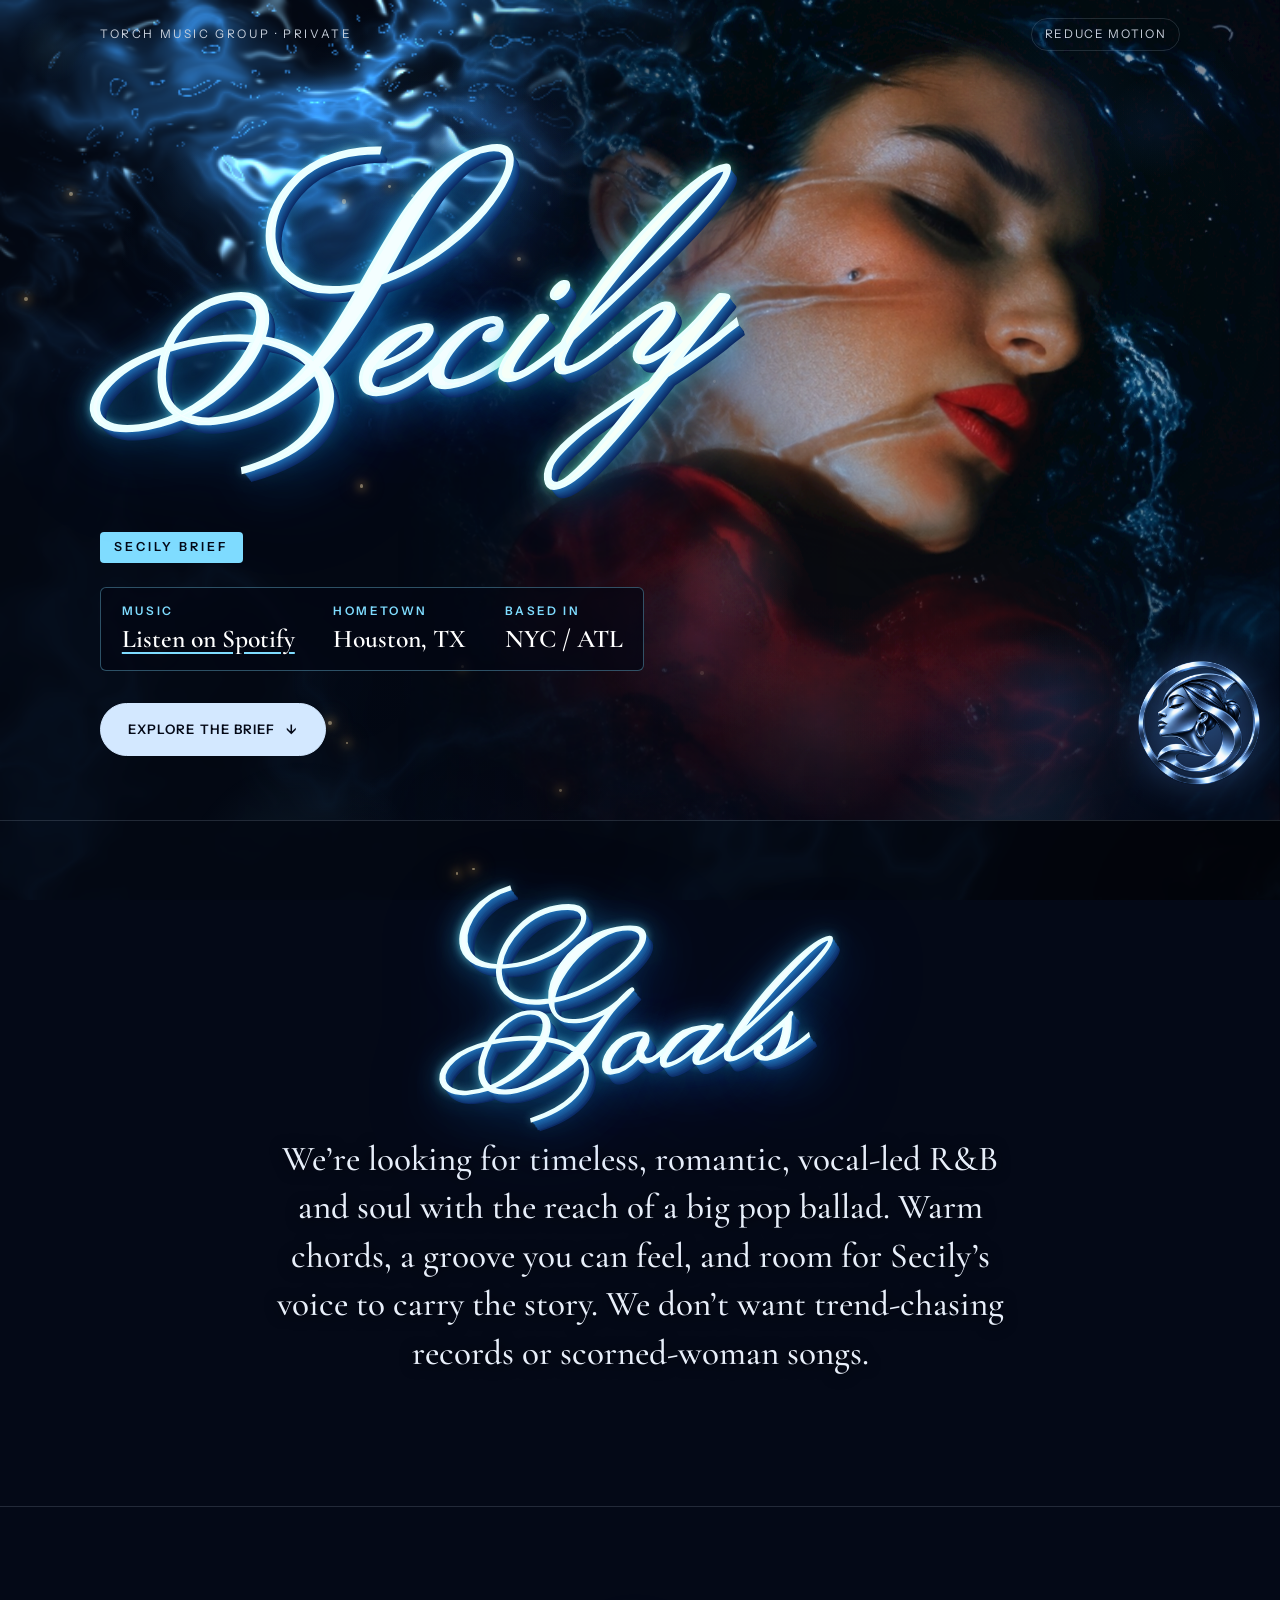
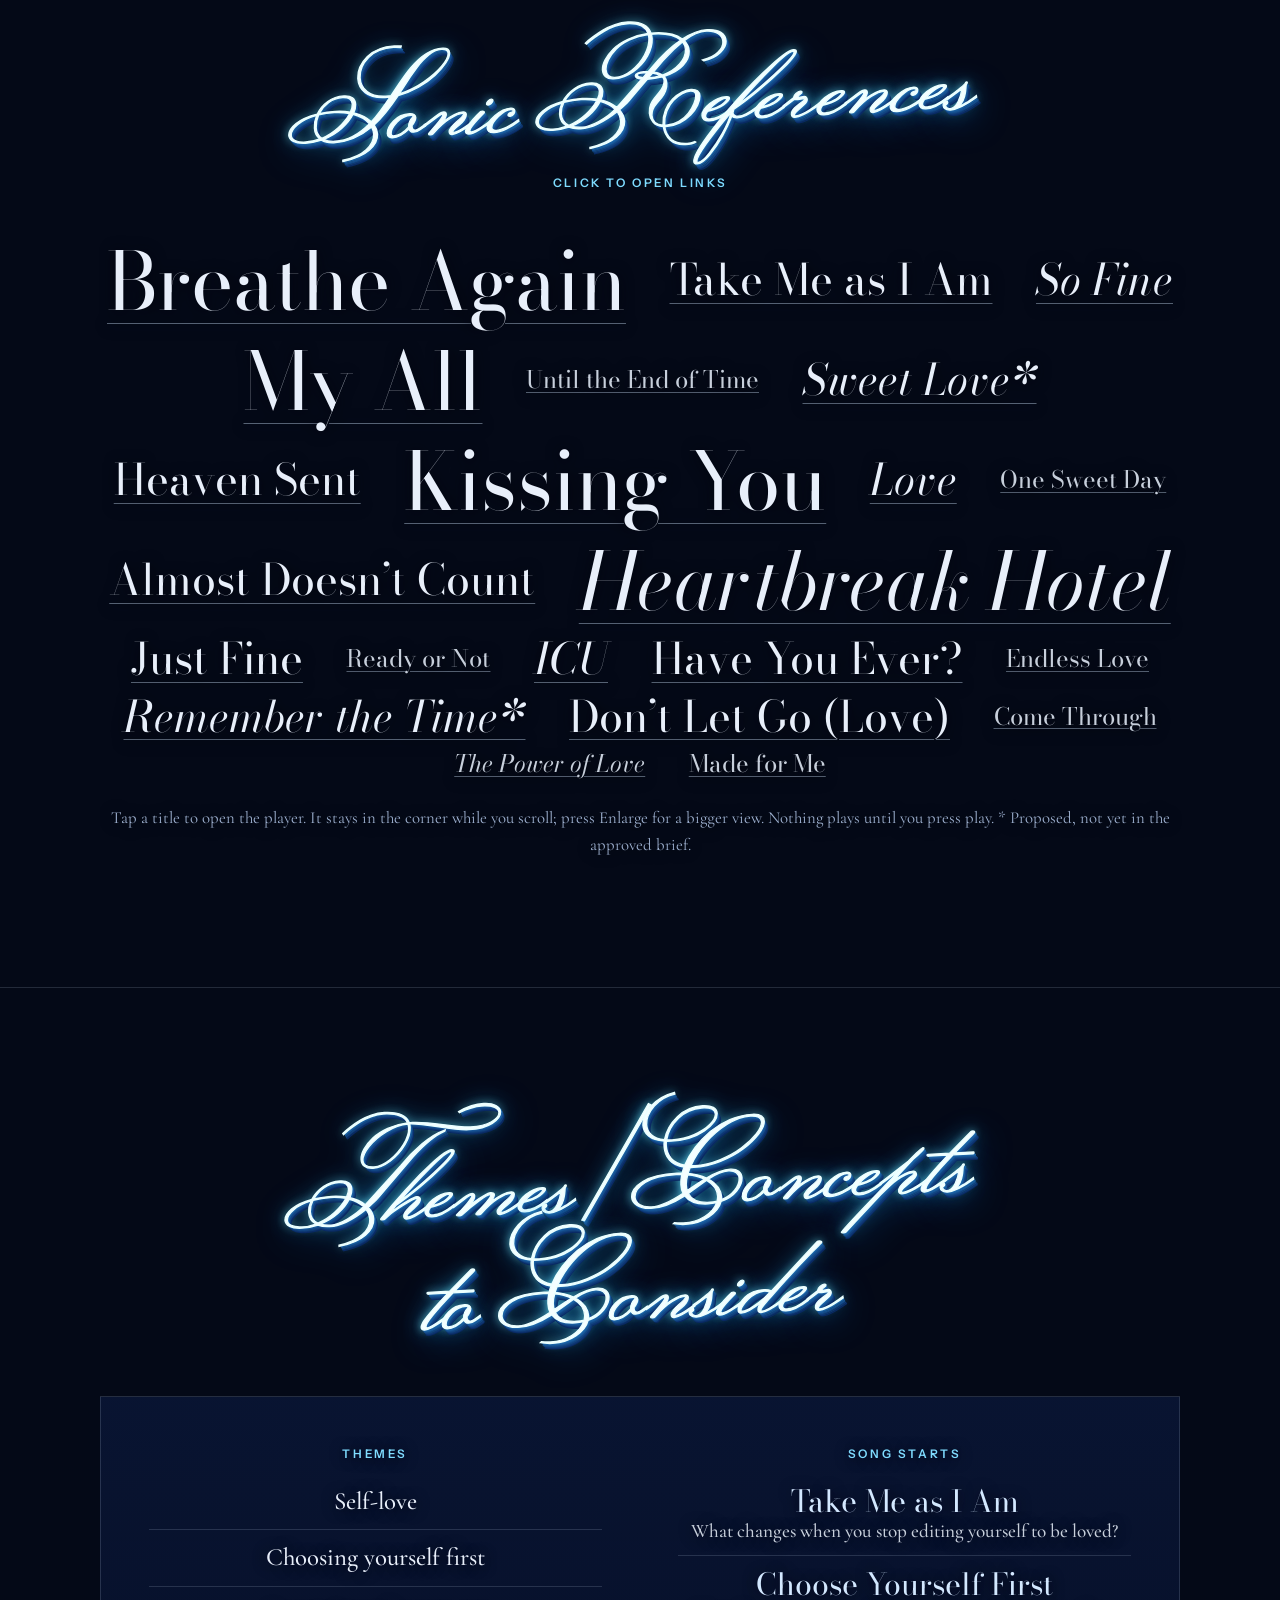
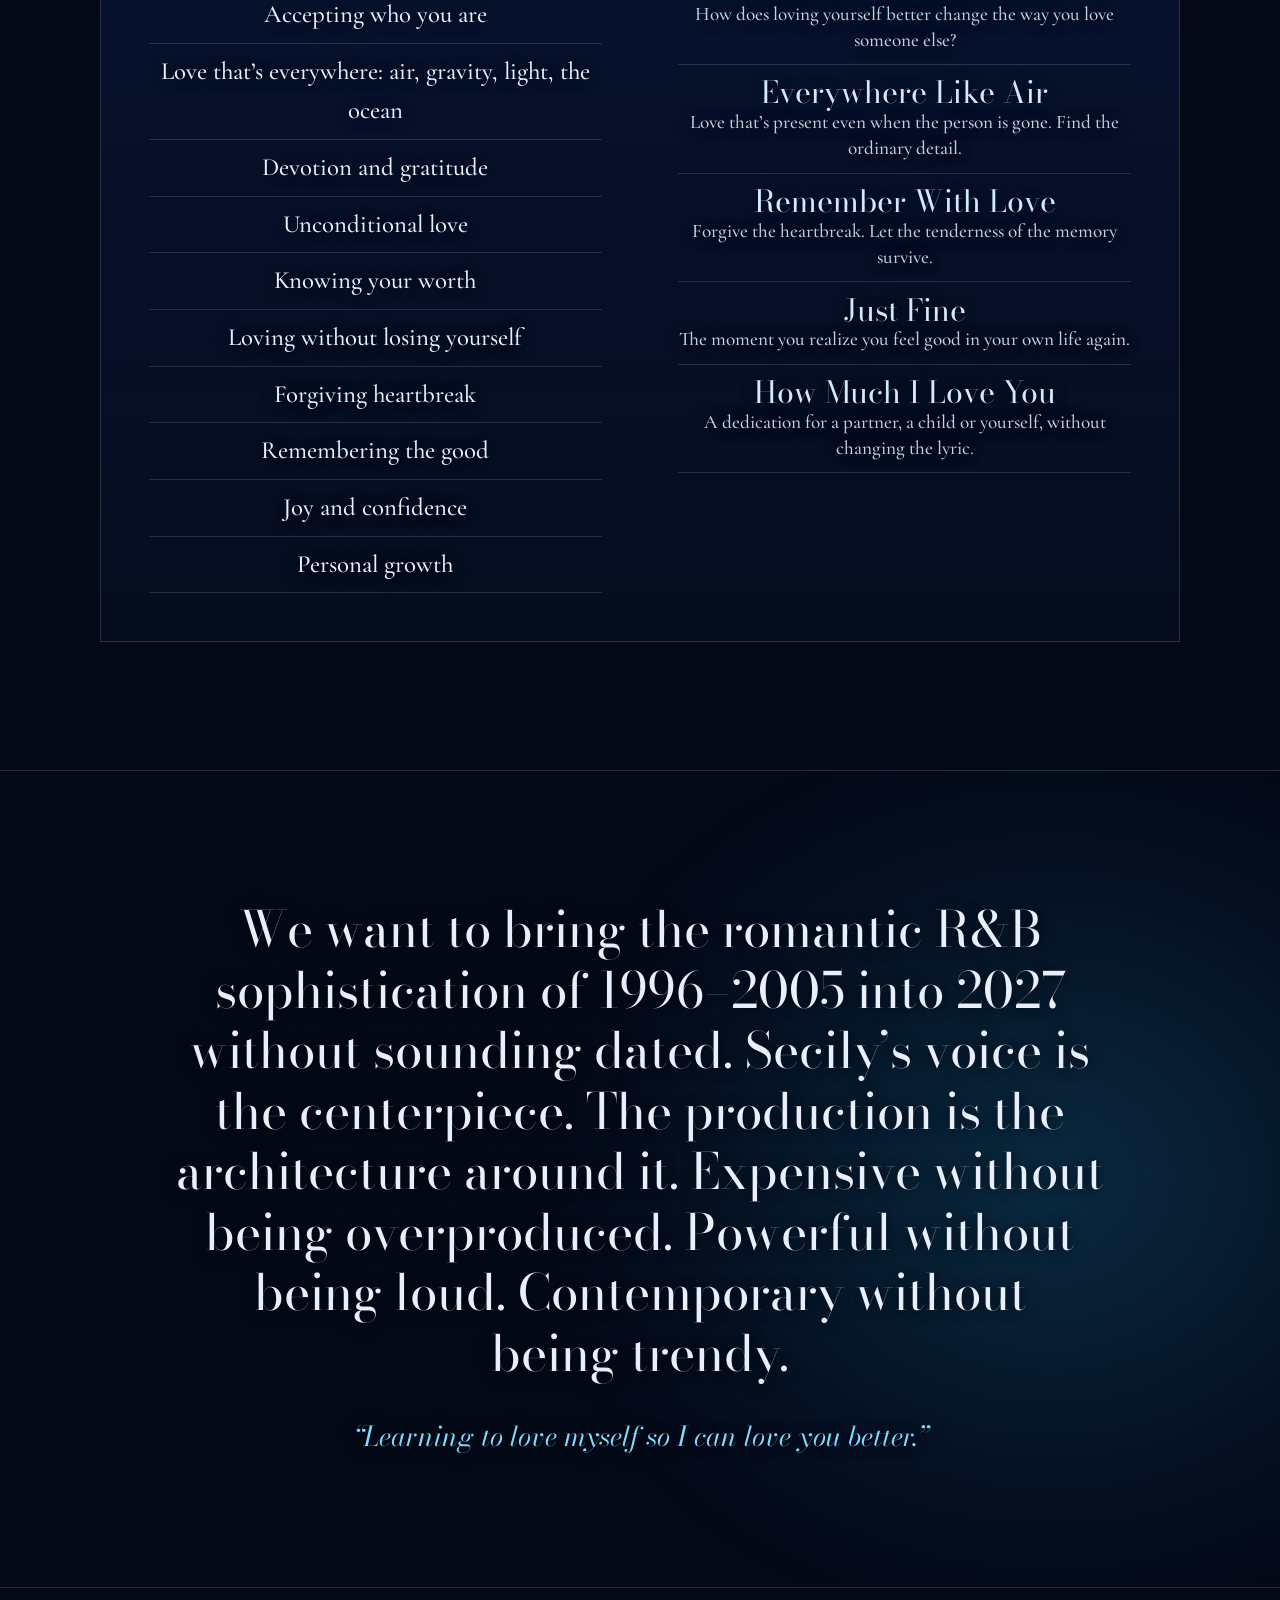
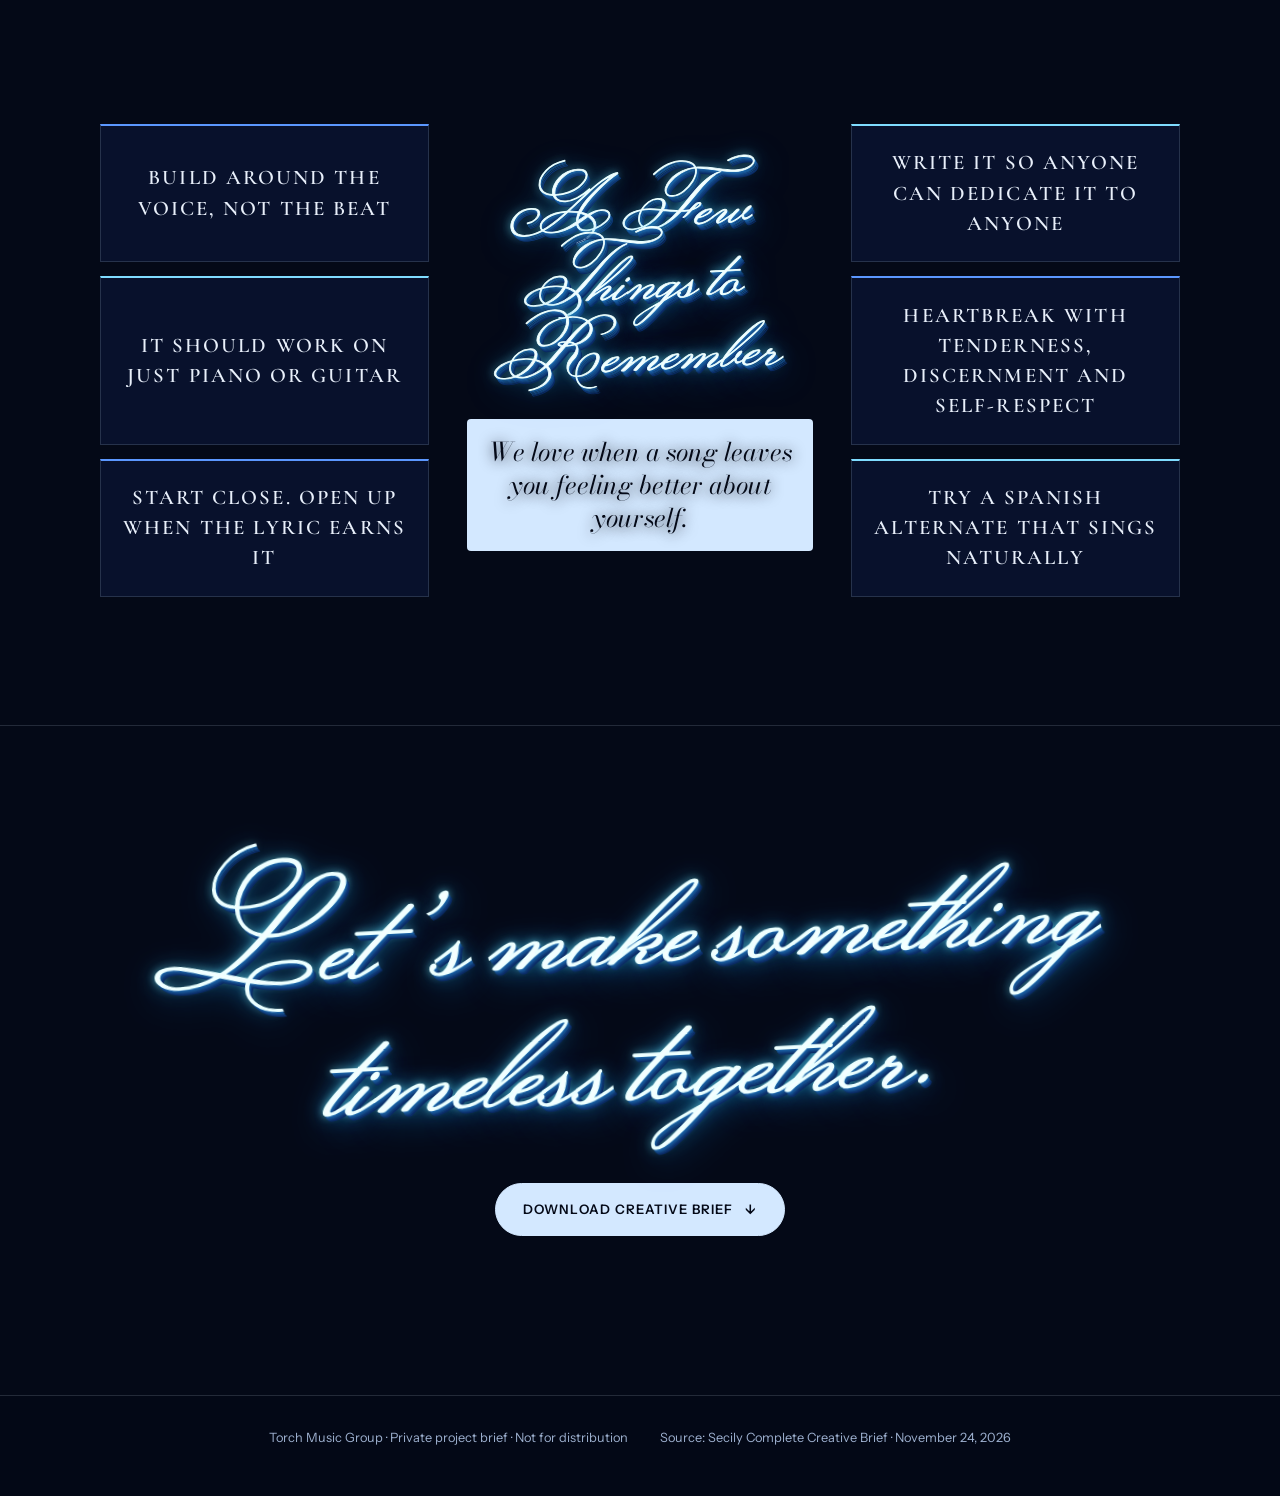
==== secily-brief/index.html @ 14f1bfa6 "Secily brief: phone cover layout, name below the photo Co-Authored-By: Claude Fable 5.2 <noreply@ant" ====
<!doctype html><html lang="en"><head><meta charset="utf-8"><meta name="viewport" content="width=device-width,initial-scale=1,viewport-fit=cover"><meta name="robots" content="noindex,nofollow"><style>body{margin:0}img{max-width:100%}[hidden]{display:none!important}</style></head><body>
<title>Secily Brief</title>
<meta name="claude:viewport-fit-sides" content="cover">
<link rel="stylesheet" href="https://fonts.googleapis.com/css2?family=Monsieur+La+Doulaise&family=Cormorant+Garamond:ital,wght@0,500;0,600;1,500&family=Bodoni+Moda:ital,opsz,wght@0,6..96,400..600;1,6..96,400..600&family=Instrument+Sans:wght@400..600&display=swap">
<style>
/* Layout: a project brief in seven beats, one idea per screen, on a dark stage lit from beneath. */
:root{
  color-scheme:dark;
  --abyss:#040917; --midnight:#08122b; --deep:#0e1d48; --cobalt:#2a55dc; --electric:#5b97ff;
  --glow:#7fdcff; --ice:#d3e8ff; --silver:#c7cfdb; --text:#e8effa; --muted:#9db0cf;
  --line:rgba(211,232,255,.15); --veil:rgba(4,9,23,.84);
  --serif:"Bodoni Moda","Bodoni 72","Didot","Playfair Display",Georgia,serif;
  --sans:"Instrument Sans","Helvetica Neue",Helvetica,Arial,sans-serif;
  --wrap:1120px;
}
*{box-sizing:border-box}
html{scroll-behavior:smooth}
html.still{scroll-behavior:auto}
body{background:var(--abyss);color:var(--text);font-family:var(--sans);font-size:1rem;line-height:1.6;-webkit-font-smoothing:antialiased}
a{color:var(--ice)}
:focus-visible{outline:2px solid var(--glow);outline-offset:4px;border-radius:2px}
button{font:inherit;color:inherit;background:none;border:0;cursor:pointer}
h1,h2,h3,p,ul,ol,figure{margin:0}
ul,ol{padding:0;list-style:none}
.wrap{max-width:var(--wrap);margin-inline:auto;padding-left:max(20px,env(safe-area-inset-left,0px));padding-right:max(20px,env(safe-area-inset-right,0px))}
.skip{position:absolute;left:-999px}
.skip:focus{left:16px;top:calc(env(safe-area-inset-top,0px) + 12px);z-index:20;background:var(--deep);padding:.5rem .9rem}
.vh{position:absolute;width:1px;height:1px;overflow:hidden;clip-path:inset(50%);white-space:nowrap}

.top{position:absolute;inset:0 0 auto;z-index:5}
.top .wrap{display:flex;gap:1rem 1.5rem;align-items:center;justify-content:space-between;flex-wrap:wrap;padding-block:1.1rem}
.brand{font-size:.74rem;letter-spacing:.22em;text-transform:uppercase;color:var(--silver)}
.motion{font-size:.74rem;letter-spacing:.14em;text-transform:uppercase;color:var(--silver);border:1px solid var(--line);padding:.4rem .8rem;border-radius:99px}
.motion:hover{border-color:var(--glow);color:#fff}

/* cover */
.hero{position:relative;overflow:hidden;isolation:isolate}
.hero canvas{position:absolute;inset:0;width:100%;height:100%;z-index:1;mix-blend-mode:screen;pointer-events:none}
.portrait{position:absolute;inset:0 0 0 auto;width:min(56%,680px);z-index:0;--lx:52%;--ly:36%;transform:scale(1.3);transform-origin:100% 42%;
  -webkit-mask-image:linear-gradient(90deg,transparent 0,rgba(0,0,0,.35) 20%,rgba(0,0,0,.85) 40%,#000 54%);mask-image:linear-gradient(90deg,transparent 0,rgba(0,0,0,.35) 20%,rgba(0,0,0,.85) 40%,#000 54%)}
.portrait img{width:100%;height:100%;object-fit:cover;object-position:64% 30%;display:block;max-width:none}
.portrait .ripple{position:absolute;inset:0;filter:url(#ripple);will-change:filter;
  -webkit-mask-image:radial-gradient(ellipse 27% 27% at 56% 39%,transparent 55%,#000 100%);mask-image:radial-gradient(ellipse 27% 27% at 56% 39%,transparent 55%,#000 100%)}
html.still .portrait .ripple{display:none}
.portrait::after{content:"";position:absolute;inset:0;background:
  linear-gradient(0deg,var(--abyss) 2%,rgba(4,9,23,0) 34%),
  radial-gradient(circle at var(--lx) var(--ly),rgba(4,9,23,0) 0%,rgba(4,9,23,.1) 22%,var(--veil) 68%)}
.hero-in{position:relative;z-index:2;min-height:min(100svh,820px);display:flex;flex-direction:column;justify-content:flex-end;gap:1.2rem;padding-block:7.5rem 4rem}
.hero .name{font-family:"Monsieur La Doulaise","Snell Roundhand","Apple Chancery",cursive;font-weight:400;font-size:clamp(6.5rem,25vw,19rem);line-height:.9;
  padding:.12em .3em .16em .08em;margin:0 0 -.06em -.06em;transform:rotate(-7deg);transform-origin:left bottom;white-space:nowrap;
  color:#f4feff;-webkit-text-stroke:.012em #eaffff;
  text-shadow:0.6px 1px 0 rgb(32,113,182),1.2px 2px 0 rgb(30,106,174),1.8px 3px 0 rgb(28,99,166),2.4px 4px 0 rgb(26,92,158),3.0px 5px 0 rgb(24,85,150),3.6px 6px 0 rgb(22,78,142),4.2px 7px 0 rgb(20,71,134),4.8px 8px 0 rgb(18,64,126),5.4px 9px 0 rgb(16,57,118),6.0px 10px 0 rgb(14,50,110),6.6px 11px 0 rgb(12,43,102),0 0 10px rgba(120,240,255,.95),0 0 26px rgba(40,190,255,.85),6px 14px 46px rgba(0,150,255,.75),10px 22px 90px rgba(0,110,255,.55)}
.hero .name .ily{color:#f6fff8;text-shadow:0.6px 1px 0 rgb(32,113,182),1.2px 2px 0 rgb(30,106,174),1.8px 3px 0 rgb(28,99,166),2.4px 4px 0 rgb(26,92,158),3.0px 5px 0 rgb(24,85,150),3.6px 6px 0 rgb(22,78,142),4.2px 7px 0 rgb(20,71,134),4.8px 8px 0 rgb(18,64,126),5.4px 9px 0 rgb(16,57,118),6.0px 10px 0 rgb(14,50,110),6.6px 11px 0 rgb(12,43,102),0 0 10px rgba(140,255,200,.95),0 0 26px rgba(60,235,190,.8),6px 14px 46px rgba(0,170,255,.75),10px 22px 90px rgba(0,110,255,.55)}
.hero .sub{font-family:var(--serif);font-style:italic;font-size:clamp(1.5rem,4.2vw,3rem);line-height:1.1;color:var(--ice)}
.pill{align-self:flex-start;font-size:.78rem;letter-spacing:.24em;text-transform:uppercase;font-weight:600;color:var(--abyss);background:var(--glow);padding:.35rem .9rem;border-radius:4px}
.cta{display:inline-flex;align-items:center;gap:.7rem;align-self:flex-start;margin-top:.6rem;padding:.95rem 1.7rem;border:1px solid var(--ice);border-radius:99px;
  text-decoration:none;color:var(--abyss);background:var(--ice);font-weight:600;letter-spacing:.08em;text-transform:uppercase;font-size:.82rem;transition:box-shadow .5s,background .3s}
.cta:hover,.cta:focus-visible{background:#fff;box-shadow:0 0 34px 2px rgba(127,220,255,.45)}
.emblem{position:absolute;right:max(20px,env(safe-area-inset-right,0px));bottom:2.2rem;z-index:3;display:flex;flex-direction:column;align-items:center;gap:.2rem}
.emblem svg{width:74px;height:92px;overflow:visible}
.ph-tag{font-size:.62rem;letter-spacing:.16em;text-transform:uppercase;color:var(--muted);border:1px dashed var(--line);padding:.18rem .5rem;border-radius:3px}
.s-trace{fill:none;stroke:var(--glow);stroke-width:.9;stroke-dasharray:60 340;animation:trace 9s linear infinite;filter:drop-shadow(0 0 4px var(--glow))}
@keyframes trace{to{stroke-dashoffset:-400}}

/* lagoon at night: warm firefly lights over deep blue water */
.fireflies{position:fixed;inset:0;pointer-events:none;z-index:0;overflow:hidden}
.fireflies i{position:absolute;width:var(--s);height:var(--s);border-radius:50%;background:#ffe2a8;box-shadow:0 0 8px 2px rgba(255,190,90,.7),0 0 22px 6px rgba(255,170,60,.22);opacity:.5;animation:fly var(--d) ease-in-out var(--k) infinite alternate}
@keyframes fly{0%{opacity:.12;transform:translate(0,0)}50%{opacity:.85}100%{opacity:.3;transform:translate(14px,-22px)}}
html.still .fireflies i{animation:none}
.statement .wrap{position:relative}


/* the whole cover is open water, drawn live: dark swells with wisps of light that fold and drift like the sea */
.water{position:fixed;inset:0;z-index:0;pointer-events:none;overflow:hidden}
.water canvas{position:absolute;inset:0;width:100%;height:100%;display:block}
/* the red rose in the picture sways on its own, stronger than the water around it */
.portrait .rose{position:absolute;inset:0;filter:url(#sway);will-change:filter,transform;animation:rose 7s ease-in-out infinite alternate;transform-origin:42% 74%;
  -webkit-mask-image:radial-gradient(ellipse 36% 27% at 42% 74%,#000 45%,transparent 100%);mask-image:radial-gradient(ellipse 36% 27% at 42% 74%,#000 45%,transparent 100%)}
@keyframes rose{from{transform:translate(-5px,3px) rotate(-1.6deg) scale(1)}to{transform:translate(6px,-5px) rotate(1.8deg) scale(1.035)}}
html.still .portrait .rose{display:none}

/* beats */
section{padding-block:clamp(4rem,10vw,8rem);position:relative;border-top:1px solid var(--line)}
main p,main li,main h3{text-shadow:0 1px 14px rgba(2,5,14,.9)}
footer{position:relative;background:rgba(4,9,23,.6)}
h2{font-family:"Monsieur La Doulaise","Snell Roundhand","Apple Chancery",cursive;font-weight:400;font-size:clamp(3.6rem,9.5vw,7rem);line-height:1;letter-spacing:0;text-wrap:balance;
  padding:.12em .2em .14em .06em;margin:-.1em 0 0 -.06em;transform:rotate(-3deg);transform-origin:left bottom;color:#f4feff;-webkit-text-stroke:.012em #eaffff;
  text-shadow:0.6px 1.0px 0 rgb(30,107,175),1.2px 2.0px 0 rgb(26,94,160),1.8px 3.0px 0 rgb(22,81,145),2.4px 4.0px 0 rgb(18,68,130),3.0px 5.0px 0 rgb(14,55,115),3.6px 6.0px 0 rgb(10,42,100),0 0 8px rgba(120,240,255,.95),0 0 20px rgba(40,190,255,.85),4px 9px 34px rgba(0,150,255,.7)}
.hint{font-size:.74rem;letter-spacing:.22em;text-transform:uppercase;color:var(--glow);font-weight:600}
.fine{color:var(--muted);font-size:.85rem;margin-top:1.6rem}

.goals .wrap{display:grid;grid-template-columns:1fr;gap:clamp(2rem,6vw,5rem);align-items:center}
.goals p{font-size:clamp(1.25rem,2.5vw,1.8rem);line-height:1.45;margin-top:1.6rem;max-width:44rem;text-wrap:pretty}
.goals figure{position:relative;margin-block:-3rem;margin-right:-2rem}
.goals figure img{width:100%;height:auto;display:block}
.goals h2{font-family:"Monsieur La Doulaise","Snell Roundhand","Apple Chancery",cursive;font-weight:400;text-transform:none;letter-spacing:0;font-size:clamp(5.5rem,15vw,11.5rem);line-height:.95;
  padding:.1em .3em .12em .1em;margin:-.2em 0 -.1em -.1em;transform:rotate(-6deg);transform-origin:left bottom;white-space:nowrap;color:#f4feff;-webkit-text-stroke:.012em #eaffff;text-shadow:0.6px 1px 0 rgb(32,113,182),1.2px 2px 0 rgb(30,106,174),1.8px 3px 0 rgb(28,99,166),2.4px 4px 0 rgb(26,92,158),3.0px 5px 0 rgb(24,85,150),3.6px 6px 0 rgb(22,78,142),4.2px 7px 0 rgb(20,71,134),4.8px 8px 0 rgb(18,64,126),5.4px 9px 0 rgb(16,57,118),6.0px 10px 0 rgb(14,50,110),6.6px 11px 0 rgb(12,43,102),0 0 10px rgba(120,240,255,.95),0 0 26px rgba(40,190,255,.85),6px 14px 46px rgba(0,150,255,.75),10px 22px 90px rgba(0,110,255,.55)}
.goals h2 img.moon-o{height:.5em;width:.5em;display:inline-block;vertical-align:-.02em;margin:0 .04em 0 .03em;filter:drop-shadow(0 0 18px rgba(70,150,255,.65)) drop-shadow(0 0 46px rgba(42,85,220,.5))}

.cloud-head{display:flex;justify-content:space-between;align-items:baseline;gap:1rem 2rem;flex-wrap:wrap}
.cloud{display:flex;flex-wrap:wrap;justify-content:center;align-items:center;gap:.5rem clamp(1.2rem,3.4vw,2.8rem);margin-top:2.6rem}
.cloud a{font-family:var(--serif);line-height:1.15;color:var(--text);text-decoration:underline;text-decoration-thickness:1px;text-underline-offset:.16em;text-decoration-color:rgba(211,232,255,.4);
  padding:.15em 0;transition:color .4s,text-shadow .9s,text-decoration-color .4s}
.cloud a:hover,.cloud a:focus-visible,.cloud a.lit{color:#fff;text-decoration-color:var(--glow);text-shadow:0 0 26px rgba(127,220,255,.75),0 0 60px rgba(42,85,220,.8)}
.cloud .t1{font-size:clamp(2.3rem,7vw,5rem)}
.cloud .t2{font-size:clamp(1.5rem,3.9vw,2.7rem)}
.cloud .t3{font-size:clamp(1.05rem,2.2vw,1.5rem);color:var(--silver)}
.cloud li:nth-child(3n) a{font-style:italic}
.cloud small{font-family:var(--sans);font-size:.72rem;letter-spacing:.06em;color:var(--muted);margin-left:.35em;font-style:normal}

.themes .sheet{margin-top:2.4rem;border:1px solid var(--line);background:linear-gradient(180deg,rgba(14,29,72,.55),rgba(8,18,43,.4));padding:clamp(1.4rem,4vw,3rem);display:grid;grid-template-columns:1fr 1fr;gap:2rem clamp(2rem,6vw,5rem)}
.themes h3{font-size:.74rem;letter-spacing:.22em;text-transform:uppercase;color:var(--glow);font-weight:600;margin-bottom:.6rem}
.themes .tl li{font-size:clamp(1.05rem,1.9vw,1.3rem);padding:.5rem 0;border-bottom:1px solid var(--line)}
.themes .cl li{padding:.65rem 0;border-bottom:1px solid var(--line)}
.themes .cl b{display:block;font-family:var(--serif);font-weight:400;font-size:clamp(1.4rem,2.7vw,1.9rem);line-height:1.15;color:var(--ice)}
.themes .cl span{color:var(--silver);font-size:.95rem}

.statement{overflow:hidden;background:radial-gradient(55% 75% at 82% 50%,rgba(24,120,160,.3),rgba(14,60,110,.1) 55%,transparent 75%)}
.statement p.big{font-family:var(--serif);font-size:clamp(1.6rem,4.1vw,3.1rem);line-height:1.22;text-wrap:pretty;max-width:60rem}
.statement p.theme{font-family:var(--serif);font-style:italic;font-size:clamp(1.2rem,2.4vw,1.7rem);color:var(--glow);margin-top:2rem}

.remember .grid{display:grid;grid-template-columns:1fr 1.05fr 1fr;gap:14px clamp(1.2rem,3vw,2.4rem);align-items:stretch;margin-top:.5rem}
/*h2 in the middle column*/.remember .mid h2{font-size:clamp(3rem,5.6vw,4.6rem);transform-origin:center}
.remember .mid{grid-column:2;grid-row:1 / span 3;display:flex;flex-direction:column;justify-content:center;gap:1.4rem;text-align:center}
.remember .mid p{font-family:var(--serif);font-style:italic;font-size:clamp(1.2rem,2.2vw,1.6rem);line-height:1.3;color:var(--abyss);background:var(--ice);padding:1rem 1.2rem;border-radius:4px}
.card{border:1px solid var(--line);border-top:2px solid var(--glow);background:rgba(14,29,72,.45);padding:1.4rem 1.2rem;font-size:clamp(.95rem,1.5vw,1.12rem);letter-spacing:.12em;text-transform:uppercase;font-weight:500;line-height:1.45;display:flex;align-items:center;min-height:6.5rem}
.card:nth-of-type(even){border-top-color:var(--electric)}
.remember .l{grid-column:1}.remember .r{grid-column:3}
.card{grid-row:var(--r)}

.end{text-align:center}
.end h2{font-size:clamp(3.8rem,11vw,8.5rem);transform-origin:center;margin-inline:auto}
.end .cta{margin:2.2rem auto 0}
.dl-status{font-size:.85rem;color:var(--muted);min-height:1.3em;margin-top:.8rem}
footer{border-top:1px solid var(--line);padding-block:2rem 3rem;color:var(--muted);font-size:.8rem}
footer .wrap{display:flex;justify-content:space-between;gap:1rem 2rem;flex-wrap:wrap}

html.still .s-trace{animation:none;stroke-dasharray:none;opacity:.5}
html.still *{transition-duration:.01s !important}
@media (max-width:760px){
  .portrait{width:100%;inset:0;-webkit-mask-image:none;mask-image:none;transform:scale(1.22);transform-origin:60% 34%}
  .portrait .ripple{-webkit-mask-image:radial-gradient(ellipse 44% 25% at 56% 37%,transparent 55%,#000 100%);mask-image:radial-gradient(ellipse 44% 25% at 56% 37%,transparent 55%,#000 100%)}
  .portrait::after{background:linear-gradient(0deg,var(--abyss) 20%,rgba(4,9,23,.35) 62%,rgba(4,9,23,.55) 100%),radial-gradient(circle at var(--lx) var(--ly),rgba(4,9,23,0) 0%,var(--veil) 78%)}
  .emblem{bottom:auto;top:4.6rem}
  .emblem svg{width:48px;height:60px}
  .goals .wrap{grid-template-columns:1fr}
  .goals figure{max-width:400px;margin:-1rem 0 0}
  .themes .sheet{grid-template-columns:1fr}
  .remember .grid{grid-template-columns:1fr}
  .remember .mid,.remember .l,.remember .r{grid-column:1;grid-row:auto}
  .card{min-height:0;grid-row:auto}
}
/* section headings sit centred */
main h2,.goals h2{text-align:center;transform-origin:center;margin-left:0;margin-right:0}
.cloud-head{flex-direction:column;align-items:center;gap:.6rem}
/* body copy: a classical serif that sits with the script headings, centred throughout */
:root{--copy:"Cormorant Garamond","Cormorant",Garamond,"Times New Roman",serif}
.goals p{font-family:var(--copy);font-weight:500;font-size:clamp(1.5rem,3vw,2.2rem);line-height:1.38;text-align:center;margin-inline:auto;max-width:46rem}
.themes .sheet{text-align:center}
.themes .tl li{font-family:var(--copy);font-weight:500;font-size:clamp(1.25rem,2.2vw,1.55rem)}
.themes .cl span{font-family:var(--copy);font-weight:500;font-size:1.2rem;line-height:1.35}
.statement .wrap{text-align:center}
.statement p.big{margin-inline:auto}
.card{font-family:var(--copy);font-weight:600;font-size:clamp(1.05rem,1.7vw,1.3rem);letter-spacing:.1em;justify-content:center;text-align:center}
.fine{font-family:var(--copy);font-size:1.05rem;text-align:center;margin-inline:auto}
footer .wrap{justify-content:center;text-align:center}
.facts{display:flex;flex-wrap:wrap;gap:.6rem 2.4rem;margin:.3rem 0 .2rem;align-self:flex-start;padding:.9rem 1.3rem 1rem;background:rgba(3,7,20,.78);border:1px solid rgba(127,220,255,.35);border-radius:6px;-webkit-backdrop-filter:blur(8px);backdrop-filter:blur(8px)}
.facts div{display:flex;flex-direction:column;gap:.2rem}
.facts dt{font-size:.74rem;letter-spacing:.22em;text-transform:uppercase;color:var(--glow);font-weight:600}
.facts dd{margin:0;font-family:var(--copy);font-weight:600;font-size:1.6rem;line-height:1.15;color:#fff}
.facts a{color:#fff;text-decoration:underline;text-decoration-thickness:2px;text-underline-offset:.2em;text-decoration-color:var(--glow)}
.emblem img{width:clamp(84px,9.5vw,132px);height:auto;display:block;filter:drop-shadow(0 0 18px rgba(90,160,255,.45))}
@media (max-width:760px){.emblem img{width:64px}}
/* pop-up player for the reference records (hosted page only; inside a Claude artifact titles open a new tab) */
dialog.player{position:fixed;inset:auto;margin:0;z-index:60;right:max(14px,env(safe-area-inset-right,0px));bottom:calc(14px + env(safe-area-inset-bottom,0px));width:min(360px,calc(100vw - 28px));
  border:1px solid rgba(127,220,255,.45);padding:0;background:#050b1e;color:var(--text);max-height:calc(100dvh - 28px);overflow:auto;border-radius:8px;box-shadow:0 8px 40px rgba(0,0,0,.6),0 0 40px rgba(40,150,255,.3)}
dialog.player.big{right:auto;bottom:auto;left:50%;top:50%;transform:translate(-50%,-50%);width:min(920px,calc(100vw - 24px));box-shadow:0 0 0 100vmax rgba(2,5,14,.72),0 0 60px rgba(40,150,255,.35)}
dialog.player:not(.big) .bar{padding:.6rem .7rem .7rem;gap:.5rem}
dialog.player:not(.big) h3{font-size:1.15rem}
dialog.player:not(.big) .by{font-size:.98rem}
dialog.player:not(.big) .acts{gap:.35rem}
dialog.player:not(.big) .acts a{display:none}
dialog.player:not(.big) .acts button{padding:.5rem .65rem;font-size:.66rem;letter-spacing:.1em}
.player .frame{position:relative;aspect-ratio:16/9;background:#000}
.player iframe{position:absolute;inset:0;width:100%;height:100%;border:0}
.player .bar{display:flex;flex-wrap:wrap;align-items:center;justify-content:space-between;gap:.8rem 1.4rem;padding:1rem 1.2rem 1.1rem}
.player h3{font-family:var(--serif);font-weight:400;font-size:clamp(1.4rem,3.4vw,2rem);line-height:1.1;margin:0}
.player .by{font-family:var(--copy);font-size:1.2rem;color:var(--silver);margin-top:.15rem}
.player .acts{display:flex;gap:.6rem;flex-wrap:wrap}
.player .acts a,.player .acts button{font:600 .74rem/1 var(--sans);letter-spacing:.14em;text-transform:uppercase;color:var(--ice);border:1px solid var(--line);border-radius:99px;padding:.65rem 1rem;text-decoration:none;background:none;cursor:pointer}
.player .acts a:hover,.player .acts button:hover{border-color:var(--glow);color:#fff}
/* phone cover: the photo sits whole at the top, the name and details stack beneath it */
@media (max-width:760px){
  .portrait{inset:0 0 auto 0;width:100%;height:auto;aspect-ratio:1/1;max-height:92svh;transform:none;-webkit-mask-image:none;mask-image:none}
  .portrait img{object-position:50% 50%}
  .portrait .ripple{-webkit-mask-image:radial-gradient(ellipse 30% 30% at 58% 40%,transparent 55%,#000 100%);mask-image:radial-gradient(ellipse 30% 30% at 58% 40%,transparent 55%,#000 100%)}
  .portrait::after{background:linear-gradient(0deg,var(--abyss) 0,rgba(4,9,23,.55) 12%,rgba(4,9,23,0) 34%),linear-gradient(180deg,rgba(4,9,23,.6) 0,rgba(4,9,23,0) 20%)}
  .hero-in{min-height:0;justify-content:flex-start;align-items:center;text-align:center;gap:1.1rem;padding-block:min(calc(100vw - 3.2rem),calc(92svh - 3.2rem)) 3rem}
  .hero .name{font-size:clamp(5.2rem,27vw,9.5rem);transform:rotate(-5deg);transform-origin:center;margin:0 0 .1em;padding:.12em .2em .16em}
  .pill,.facts,.cta{align-self:center}
  .facts{justify-content:center;text-align:center;gap:.7rem 2rem}
  .facts div{align-items:center}
  .facts div:first-child{flex-basis:100%}
  .cta{margin-top:.4rem}
  .emblem{bottom:auto;top:4.4rem}
  .portrait .rose{display:none}
}
</style>

<div class="water" aria-hidden="true"><canvas id="sea"></canvas></div>
<div class="fireflies" id="fireflies" aria-hidden="true"></div>
<a class="skip" href="#goals">Skip to the brief</a>

<header class="hero" id="top">
  <div class="top"><div class="wrap">
    <span class="brand">Torch Music Group · Private</span>
    <button class="motion" id="motionToggle" type="button" aria-pressed="false">Reduce motion</button>
  </div></div>
  <figure class="portrait" id="portrait"><img src="assets/goals-water-heart.jpg" alt="A woman with red lips, eyes closed, floating in deep blue water and holding a glossy red heart." width="1254" height="1254"><img class="ripple" src="assets/goals-water-heart.jpg" alt="" aria-hidden="true" width="1254" height="1254">
    <img class="rose" src="assets/goals-water-heart.jpg" alt="" aria-hidden="true" width="1254" height="1254">
    <svg width="0" height="0" style="position:absolute" aria-hidden="true"><filter id="sway" x="-6%" y="-6%" width="112%" height="112%">
      <feTurbulence id="swayNoise" type="fractalNoise" baseFrequency="0.007 0.011" numOctaves="2" seed="23" result="n"/>
      <feDisplacementMap id="swayPush" in="SourceGraphic" in2="n" scale="30" xChannelSelector="R" yChannelSelector="G"/>
    </filter><filter id="ripple" x="-4%" y="-4%" width="108%" height="108%">
      <feTurbulence id="rippleNoise" type="fractalNoise" baseFrequency="0.011 0.017" numOctaves="2" seed="11" result="n"/>
      <feDisplacementMap id="ripplePush" in="SourceGraphic" in2="n" scale="18" xChannelSelector="R" yChannelSelector="G"/>
    </filter></svg></figure>
  <canvas id="water" aria-hidden="true"></canvas>
  <div class="wrap hero-in">
    <h1 class="name" aria-label="Secily">Sec<span class="ily">ily</span></h1>
    <span class="pill">Secily Brief</span>
    <dl class="facts">
      <div><dt>Music</dt><dd><a href="https://open.spotify.com/artist/32eZd7DKXr4eQTWqWRHGe2?si=8V0h_QDYSo-d5oF9fnRF-w" target="_blank" rel="noopener">Listen on Spotify<span class="vh">, opens in a new tab</span></a></dd></div>
      <div><dt>Hometown</dt><dd>Houston, TX</dd></div>
      <div><dt>Based in</dt><dd>NYC / ATL</dd></div>
    </dl>
    <a class="cta" href="#goals">Explore the Brief <span aria-hidden="true">↓</span></a>
  </div>
  <div class="emblem"><img src="assets/emblem.png" alt="Secily emblem: a chrome profile of a woman with a hoop earring, inside a ring." width="440" height="440"></div>
</header>

<main>
<section class="goals" id="goals"><div class="wrap">
  <div><h2>Goals</h2><p id="goalsText"></p></div>
</div></section>

<section id="sound"><div class="wrap">
  <div class="cloud-head"><h2>Sonic References</h2><span class="hint">Click to open links</span></div>
  <ul class="cloud" id="cloud"></ul>
  <p class="fine">Each title opens in a new tab. Nothing plays on this page. * Proposed, not yet in the approved brief.</p>
</div></section>

<section class="themes" id="write"><div class="wrap">
  <h2>Themes / Concepts to Consider</h2>
  <div class="sheet">
    <div><h3>Themes</h3><ul class="tl" id="themes"></ul></div>
    <div><h3>Song starts</h3><ul class="cl" id="concepts"></ul></div>
  </div>
</div></section>

<section class="statement" id="statementSec"><div class="wrap">
  <p class="big" id="statement"></p>
  <p class="theme" id="theme"></p>
</div></section>

<section class="remember" id="remember"><div class="wrap">
  <div class="grid" id="grid"></div>
</div></section>

<section class="end" id="end"><div class="wrap">
  <h2 id="close"></h2>
  <a class="cta" id="download" href="" download>Download Creative Brief <span aria-hidden="true">↓</span></a>
  <p class="dl-status" id="dlStatus" role="status" aria-live="polite"></p>
</div></section>
</main>

<footer><div class="wrap">
  <span>Torch Music Group · Private project brief · Not for distribution</span>
  <span id="foot"></span>
</div></footer>

<dialog class="player" id="player" aria-labelledby="plTitle">
  <div class="frame" id="plFrame"></div>
  <div class="bar">
    <div><h3 id="plTitle"></h3><p class="by" id="plBy"></p></div>
    <div class="acts"><button type="button" id="plPrev">← Prev</button><button type="button" id="plNext">Next →</button><button type="button" id="plSize" aria-pressed="false">Enlarge</button><a id="plOpen" href="" target="_blank" rel="noopener">Open on YouTube</a><button type="button" id="plClose">Close</button></div>
  </div>
</dialog>

<script>
const DATA = {"meta": {"artist": "SECILY", "title": "PROJECT BRIEF", "label": "Torch Music Group", "kind": "Project brief", "date": "November 24, 2026", "source": "Secily Complete Creative Brief (sonic bible + songwriting and creative direction)", "pdf": "SECILY_Creative_Brief.pdf"}, "goals": "We’re looking for timeless, romantic, vocal-led R&B and soul with the reach of a big pop ballad. Warm chords, a groove you can feel, and room for Secily’s voice to carry the story. We don’t want trend-chasing records or scorned-woman songs.", "refs": [{"title": "Breathe Again", "artist": "Toni Braxton", "url": "https://www.youtube.com/watch?v=pRFEz2MjZgg", "tier": 1, "proposed": false, "embed": true}, {"title": "Take Me as I Am", "artist": "Mary J. Blige", "url": "https://www.youtube.com/watch?v=NzNiE3ZUHdk", "tier": 2, "proposed": false, "embed": true}, {"title": "So Fine", "artist": "Mint Condition", "url": "https://www.youtube.com/watch?v=9snzTFzLEq0", "tier": 2, "proposed": false, "embed": true}, {"title": "My All", "artist": "Mariah Carey", "url": "https://www.youtube.com/watch?v=mIhI23gBBPQ", "tier": 1, "proposed": false, "embed": true}, {"title": "Until the End of Time", "artist": "Justin Timberlake feat. Beyoncé", "url": "https://www.youtube.com/watch?v=Hkw3WGPEbRw", "tier": 3, "proposed": false, "embed": true}, {"title": "Sweet Love", "artist": "Anita Baker", "url": "https://www.youtube.com/watch?v=pHE5EEePiGU", "tier": 2, "proposed": true, "embed": true}, {"title": "Heaven Sent", "artist": "Keyshia Cole", "url": "https://www.youtube.com/watch?v=POkQXeTv7-4", "tier": 2, "proposed": false, "embed": true}, {"title": "Kissing You", "artist": "Des’ree", "url": "https://www.youtube.com/watch?v=RMg8fnRG5zI", "tier": 1, "proposed": false, "embed": true}, {"title": "Love", "artist": "Keyshia Cole", "url": "https://www.youtube.com/watch?v=9PBZy9j3H3I", "tier": 2, "proposed": false, "embed": true}, {"title": "One Sweet Day", "artist": "Mariah Carey & Boyz II Men", "url": "https://www.youtube.com/watch?v=UXxRyNvTPr8", "tier": 3, "proposed": false, "embed": true}, {"title": "Almost Doesn’t Count", "artist": "Brandy", "url": "https://www.youtube.com/watch?v=is9b77WXqmY", "tier": 2, "proposed": false, "embed": true}, {"title": "Heartbreak Hotel", "artist": "Whitney Houston", "url": "https://www.youtube.com/watch?v=xEmdW3_bi4c", "tier": 1, "proposed": false, "embed": true}, {"title": "Just Fine", "artist": "Mary J. Blige", "url": "https://www.youtube.com/watch?v=G6ZjBPXSmnE", "tier": 2, "proposed": false, "embed": true}, {"title": "Ready or Not", "artist": "After 7", "url": "https://www.youtube.com/watch?v=fohpiig8N4U", "tier": 3, "proposed": false, "embed": true}, {"title": "ICU", "artist": "Coco Jones", "url": "https://www.youtube.com/watch?v=rtfyUvIYaKw", "tier": 2, "proposed": false, "embed": true}, {"title": "Have You Ever?", "artist": "Brandy", "url": "https://www.youtube.com/watch?v=Xkj1An6Wnec", "tier": 2, "proposed": false, "embed": true}, {"title": "Endless Love", "artist": "Luther Vandross & Mariah Carey", "url": "https://www.youtube.com/watch?v=nScV1qu-MZQ", "tier": 3, "proposed": false, "embed": true}, {"title": "Remember the Time", "artist": "Michael Jackson", "url": "https://www.youtube.com/watch?v=LeiFF0gvqcc", "tier": 2, "proposed": true, "embed": true}, {"title": "Don’t Let Go (Love)", "artist": "En Vogue", "url": "https://www.youtube.com/watch?v=mwhwGmoYv1s", "tier": 2, "proposed": false, "embed": true}, {"title": "Come Through", "artist": "H.E.R. feat. Chris Brown", "url": "https://www.youtube.com/watch?v=50GjhhyfN_Q", "tier": 3, "proposed": false, "embed": true}, {"title": "The Power of Love", "artist": "Céline Dion", "url": "https://www.youtube.com/watch?v=Y8HOfcYWZoo", "tier": 3, "proposed": false, "embed": true}, {"title": "Made for Me", "artist": "Muni Long", "url": "https://www.youtube.com/watch?v=vYa3ak-3p60", "tier": 3, "proposed": false, "embed": true}], "themes": ["Self-love", "Choosing yourself first", "Accepting who you are", "Love that’s everywhere: air, gravity, light, the ocean", "Devotion and gratitude", "Unconditional love", "Knowing your worth", "Loving without losing yourself", "Forgiving heartbreak", "Remembering the good", "Joy and confidence", "Personal growth"], "concepts": [{"title": "Take Me as I Am", "q": "What changes when you stop editing yourself to be loved?"}, {"title": "Choose Yourself First", "q": "How does loving yourself better change the way you love someone else?"}, {"title": "Everywhere Like Air", "q": "Love that’s present even when the person is gone. Find the ordinary detail."}, {"title": "Remember With Love", "q": "Forgive the heartbreak. Let the tenderness of the memory survive."}, {"title": "Just Fine", "q": "The moment you realize you feel good in your own life again."}, {"title": "How Much I Love You", "q": "A dedication for a partner, a child or yourself, without changing the lyric."}], "statement": "We want to bring the romantic R&B sophistication of 1996–2005 into 2027 without sounding dated. Secily’s voice is the centerpiece. The production is the architecture around it. Expensive without being overproduced. Powerful without being loud. Contemporary without being trendy.", "theme": "Learning to love myself so I can love you better.", "remember": {"center": "We love when a song leaves you feeling better about yourself.", "cards": ["Build around the voice, not the beat", "It should work on just piano or guitar", "Start close. Open up when the lyric earns it", "Write it so anyone can dedicate it to anyone", "Heartbreak with tenderness, discernment and self-respect", "Try a Spanish alternate that sings naturally"]}, "close": "Let’s make something timeless together."};
(function(){
  const $ = id => document.getElementById(id);
  const esc = s => String(s).replace(/[&<>"']/g, c => ({'&':'&amp;','<':'&lt;','>':'&gt;','"':'&quot;',"'":'&#39;'}[c]));
  const root = document.documentElement;

  let still = window.matchMedia('(prefers-reduced-motion: reduce)').matches;
  try { const s = localStorage.getItem('secily-motion'); if (s) still = s === 'still'; } catch (e) {}
  const mt = $('motionToggle');
  function applyMotion(){
    root.classList.toggle('still', still);
    mt.setAttribute('aria-pressed', String(still));
    mt.textContent = still ? 'Motion off' : 'Reduce motion';
    if (!still) startWater();
  }
  mt.addEventListener('click', () => { still = !still; try { localStorage.setItem('secily-motion', still ? 'still' : 'move'); } catch (e) {} applyMotion(); });

  function flies(n,seed){let h='';for(let i=0;i<n;i++){const r=k=>{const v=Math.sin((i+seed)*k)*43758.5453;return v-Math.floor(v)};h+=`<i style="left:${(r(12.9)*100).toFixed(1)}%;top:${(r(78.2)*100).toFixed(1)}%;--d:${(5+r(3.7)*7).toFixed(1)}s;--k:${(-r(9.1)*10).toFixed(1)}s;--s:${(2+r(5.3)*3).toFixed(1)}px"></i>`}return h}
  $('fireflies').innerHTML = flies(30, 3);
  $('goalsText').textContent = DATA.goals;
  $('cloud').innerHTML = DATA.refs.map(r => `<li><a class="t${r.tier}" href="${esc(r.url)}" target="_blank" rel="noopener" title="${esc(r.artist || r.title)}">${esc(r.title)}${r.proposed ? '*' : ''}<span class="vh">${r.artist ? ', ' + esc(r.artist) : ''}, opens in a new tab</span></a></li>`).join('');
  /* on a hosted page a title opens the pop-up player; inside a Claude artifact embeds are blocked, so it stays a new-tab link */
  const canEmbed = /^https?:$/.test(location.protocol) && !window.claude && !/claude/i.test(location.hostname);
  const pl = $('player'); let plI = 0, plFrom = null;
  function plShow(i){ plI = (i + DATA.refs.length) % DATA.refs.length; const r = DATA.refs[plI], id = (r.url.split('v=')[1] || '').slice(0, 11);
    $('plTitle').textContent = r.title; $('plBy').textContent = r.artist || ''; $('plOpen').href = r.url;
    const f = document.createElement('iframe'); f.src = 'https://www.youtube-nocookie.com/embed/' + encodeURIComponent(id) + '?rel=0&playsinline=1';
    f.title = r.title + (r.artist ? ', ' + r.artist : ''); f.allow = 'accelerometer; encrypted-media; gyroscope; picture-in-picture; fullscreen'; f.allowFullscreen = true; f.referrerPolicy = 'strict-origin-when-cross-origin';
    $('plFrame').replaceChildren(f); }
  if (canEmbed && pl.show) {
    document.querySelectorAll('.fine').forEach(n => { if (/new tab/.test(n.textContent)) n.textContent = 'Tap a title to open the player. It stays in the corner while you scroll; press Enlarge for a bigger view. Nothing plays until you press play. * Proposed, not yet in the approved brief.'; });
    $('plPrev').addEventListener('click', () => plShow(plI - 1)); $('plNext').addEventListener('click', () => plShow(plI + 1));
    $('plClose').addEventListener('click', () => { $('plFrame').replaceChildren(); pl.close(); });
    const sz = $('plSize'); sz.addEventListener('click', () => { const big = pl.classList.toggle('big'); sz.textContent = big ? 'Shrink' : 'Enlarge'; sz.setAttribute('aria-pressed', String(big)); });
    document.addEventListener('keydown', e => { if (e.key === 'Escape' && pl.open) { if (pl.classList.contains('big')) sz.click(); else { $('plFrame').replaceChildren(); pl.close(); } } });
    pl.addEventListener('close', () => { $('plFrame').replaceChildren(); if (plFrom) plFrom.focus(); });
  }
  $('cloud').addEventListener('click', e => { const a = e.target.closest('a'); if (!a) return;
    if (canEmbed && pl.show && !e.metaKey && !e.ctrlKey) { e.preventDefault(); plFrom = a; plShow([...document.querySelectorAll('#cloud a')].indexOf(a)); if (!pl.open) pl.show(); } document.querySelectorAll('.cloud a.lit').forEach(x => x.classList.remove('lit')); a.classList.add('lit'); surge = 1; });
  $('themes').innerHTML = DATA.themes.map(t => `<li>${esc(t)}</li>`).join('');
  $('concepts').innerHTML = DATA.concepts.map(c => `<li><b>${esc(c.title)}</b><span>${esc(c.q)}</span></li>`).join('');
  $('statement').textContent = DATA.statement;
  $('theme').textContent = '“' + DATA.theme + '”';
  const C = DATA.remember.cards;
  $('grid').innerHTML = `<div class="mid"><h2>A Few Things to Remember</h2><p>${esc(DATA.remember.center)}</p></div>` +
    C.map((c, i) => `<div class="card ${i < 3 ? 'l' : 'r'}" style="--r:${i % 3 + 1}">${esc(c)}</div>`).join('');
  $('close').textContent = DATA.close;
  $('foot').textContent = 'Source: Secily Complete Creative Brief · ' + DATA.meta.date;

  /* download: a plain link on the open web, the viewer's save prompt inside a Claude artifact */
  const dl = $('download'), st = $('dlStatus'); let saver = null, pdfBlob = null;
  dl.href = DATA.meta.pdf; dl.setAttribute('download', DATA.meta.pdf);
  if (window.claude && window.claude.use) {
    window.claude.use('downloads').then(d => {
      if (!d) { st.textContent = 'Download is not available in this view.'; return; }
      saver = d;
      fetch(DATA.meta.pdf).then(r => r.ok ? r.blob() : Promise.reject()).then(b => { pdfBlob = b; }).catch(() => { st.textContent = 'The PDF could not be loaded.'; });
    });
    dl.addEventListener('click', e => {
      e.preventDefault();
      if (!saver || !pdfBlob) { st.textContent = saver ? 'Preparing the PDF. Try again in a moment.' : 'Download is not available in this view.'; return; }
      saver.save({ filename: DATA.meta.pdf, data: pdfBlob })
        .then(() => { st.textContent = 'Saved.'; })
        .catch(err => { st.textContent = err && err.code === 'declined' ? 'Download cancelled.' : 'The download did not go through. Try again.'; });
    });
  }

  /* light beneath dark water: a slow field of soft blooms, cover only */
  const rippleNoise = $('rippleNoise'), ripplePush = $('ripplePush'), swayNoise = $('swayNoise'), swayPush = $('swayPush');
  const cv = $('water'), ctx = cv.getContext('2d'), hero = $('top'), portrait = $('portrait');
  let W = 0, H = 0, running = false, visible = true, surge = 0, t0 = 0, px = .5, py = .4;
  const blooms = Array.from({ length: 26 }, (_, i) => ({ x: Math.random(), y: Math.random(), r: 30 + Math.random() * 110, s: .004 + Math.random() * .01, p: Math.random() * 6.28, c: i % 3 }));
  const cols = ['127,220,255', '91,151,255', '42,85,220'];
  function size(){ const d = Math.min(window.devicePixelRatio || 1, 1.5); W = hero.clientWidth; H = hero.clientHeight; cv.width = W * d; cv.height = H * d; ctx.setTransform(d, 0, 0, d, 0, 0); }
  function draw(t){
    ctx.clearRect(0, 0, W, H); ctx.globalCompositeOperation = 'lighter';
    for (const b of blooms) {
      const x = (b.x + Math.sin(t * .00011 + b.p) * .05) * W, y = ((b.y - t * .0000022 * (b.s * 100) + 2) % 1.2 - .1) * H;
      const a = (.05 + .05 * Math.sin(t * .0004 + b.p)) * (1 + surge * 1.6), r = b.r * (1 + surge * .25);
      const g = ctx.createRadialGradient(x, y, 0, x, y, r);
      g.addColorStop(0, `rgba(${cols[b.c]},${a})`); g.addColorStop(1, `rgba(${cols[b.c]},0)`);
      ctx.fillStyle = g; ctx.beginPath(); ctx.arc(x, y, r, 0, 6.2832); ctx.fill();
    }
    surge *= .97;
    /* moving water: the ripple field drifts and swells; her face is masked out and stays still */
    const swell = .5 + .5 * Math.sin(t * .0006) * Math.sin(t * .00021 + 1.3);
    rippleNoise.setAttribute('baseFrequency', (.011 + .003 * Math.sin(t * .00045)).toFixed(5) + ' ' + (.017 + .004 * Math.sin(t * .00033 + 2)).toFixed(5));
    ripplePush.setAttribute('scale', (12 + 12 * swell + surge * 10).toFixed(2));
    swayNoise.setAttribute('baseFrequency', (.007 + .003 * Math.sin(t * .0006 + 1)).toFixed(5) + ' ' + (.011 + .004 * Math.sin(t * .00047)).toFixed(5));
    swayPush.setAttribute('scale', (24 + 16 * Math.sin(t * .0009)).toFixed(2));
    portrait.style.setProperty('--lx', (50 + Math.sin(t * .00023) * 9 + (px - .5) * 10).toFixed(2) + '%');
    portrait.style.setProperty('--ly', (36 + Math.cos(t * .00017) * 7 + (py - .5) * 8).toFixed(2) + '%');
  }
  function loop(t){ if (still || !visible) { running = false; return; } if (t - t0 > 32) { t0 = t; draw(t); } requestAnimationFrame(loop); }
  function startWater(){ if (running || still || !visible) return; running = true; requestAnimationFrame(loop); }
  size(); draw(4000);
  window.addEventListener('resize', () => { size(); draw(performance.now()); });
  hero.addEventListener('pointermove', e => { const r = hero.getBoundingClientRect(); px = (e.clientX - r.left) / r.width; py = (e.clientY - r.top) / r.height; });
  if ('IntersectionObserver' in window) new IntersectionObserver(es => { visible = es[0].isIntersecting; startWater(); }).observe(hero);
  /* the sea: a small WebGL shader. Large slow swells push the surface around; folded noise makes the wisps of light. */
  (function(){
    const c = $('sea'), gl = c.getContext('webgl', { antialias: false, alpha: false, powerPreference: 'low-power' }); if (!gl) return;
    const vs = 'attribute vec2 a;void main(){gl_Position=vec4(a,0.,1.);}';
    const fs = `precision mediump float;uniform vec2 r;uniform float t;uniform float e;
      float h(vec2 p){p=fract(p*vec2(123.34,456.21));p+=dot(p,p+45.32);return fract(p.x*p.y);}
      float n(vec2 p){vec2 i=floor(p),f=fract(p);f=f*f*(3.-2.*f);return mix(mix(h(i),h(i+vec2(1,0)),f.x),mix(h(i+vec2(0,1)),h(i+vec2(1,1)),f.x),f.y);}
      float fbm(vec2 p){float v=0.,a=.5;mat2 m=mat2(.8,.6,-.6,.8);for(int i=0;i<5;i++){v+=a*n(p);p=m*p*2.02;a*=.5;}return v;}
      void main(){
        vec2 uv=gl_FragCoord.xy/r.y; vec2 p=uv*2.3;
        p+=vec2(sin(p.y*1.15+t*.33)*.22+sin(p.y*.4-t*.19)*.3+t*.035, cos(p.x*.95-t*.27)*.17+sin(p.x*.5+t*.15)*.2);   /* swell */
        vec2 q=vec2(fbm(p+t*.055),fbm(p+vec2(5.2,1.3)-t*.045));
        vec2 w=p+1.9*q;                                                                                               /* the surface folding over itself */
        float a=fbm(w*1.25+vec2(0.,t*.07)); float wisps=pow(1.-abs(2.*a-1.),8.);
        float b=fbm(w*2.9-t*.09);           float lace=pow(1.-abs(2.*b-1.),11.);
        float where=smoothstep(.43,.72,fbm(p*.62+9.+t*.028));                                                         /* light gathers in drifting patches */
        float glints=pow(n(w*17.+t*.5),16.)*where*2.2;
        vec2 g=w*13.; vec2 id=floor(g); vec2 f=fract(g)-.5; float d=length(f-(vec2(h(id),h(id+7.))-.5)*.6);              /* scattered bubbles, like the foam around her */
        float bub=smoothstep(.035,0.,abs(d-(.07+.15*h(id+3.))))*step(.6,h(id+11.))*where;
        float light=wisps*(.07+.8*where)+lace*where*.8+bub*1.1;
        vec3 deep=mix(vec3(.006,.016,.044),vec3(.014,.040,.092),fbm(p*.45+3.-t*.02));
        vec3 col=deep+vec3(.15,.40,.63)*light+vec3(.60,.84,.96)*glints;
        col*=mix(.5,mix(1.,.7,smoothstep(.6,1.05,gl_FragCoord.x/r.x)),e);                                                       /* settle into the photo's darker water on the right */
        gl_FragColor=vec4(col,1.);}`;
    const sh = (ty, src) => { const o = gl.createShader(ty); gl.shaderSource(o, src); gl.compileShader(o); return o; };
    const pr = gl.createProgram(); gl.attachShader(pr, sh(gl.VERTEX_SHADER, vs)); gl.attachShader(pr, sh(gl.FRAGMENT_SHADER, fs)); gl.linkProgram(pr);
    if (!gl.getProgramParameter(pr, gl.LINK_STATUS)) return;
    gl.useProgram(pr); gl.bindBuffer(gl.ARRAY_BUFFER, gl.createBuffer()); gl.bufferData(gl.ARRAY_BUFFER, new Float32Array([-1, -1, 3, -1, -1, 3]), gl.STATIC_DRAW);
    const loc = gl.getAttribLocation(pr, 'a'); gl.enableVertexAttribArray(loc); gl.vertexAttribPointer(loc, 2, gl.FLOAT, false, 0, 0);
    const uR = gl.getUniformLocation(pr, 'r'), uT = gl.getUniformLocation(pr, 't'), uE = gl.getUniformLocation(pr, 'e'); let run = false, last = 0;
    function fit(){ const k = .6; c.width = Math.max(2, Math.round(window.innerWidth * k)); c.height = Math.max(2, Math.round(window.innerHeight * k)); gl.viewport(0, 0, c.width, c.height); }
    function frame(ms){ gl.uniform2f(uR, c.width, c.height); gl.uniform1f(uT, ms / 1000 + 40); gl.uniform1f(uE, Math.max(0, 1 - window.scrollY / Math.max(1, hero.clientHeight * .8))); gl.drawArrays(gl.TRIANGLES, 0, 3); }
    function tick(ms){ if (still || document.hidden) { run = false; return; } if (ms - last > 30) { last = ms; frame(ms); } requestAnimationFrame(tick); }
    function go(){ if (run || still) return; run = true; requestAnimationFrame(tick); }
    fit(); frame(0); go();
    window.addEventListener('resize', () => { fit(); frame(performance.now()); });
    mt.addEventListener('click', go); document.addEventListener('visibilitychange', go);
    window.addEventListener('scroll', () => { if (still) frame(performance.now()); }, { passive: true });
  })();
  applyMotion();
})();
</script>

</body></html>
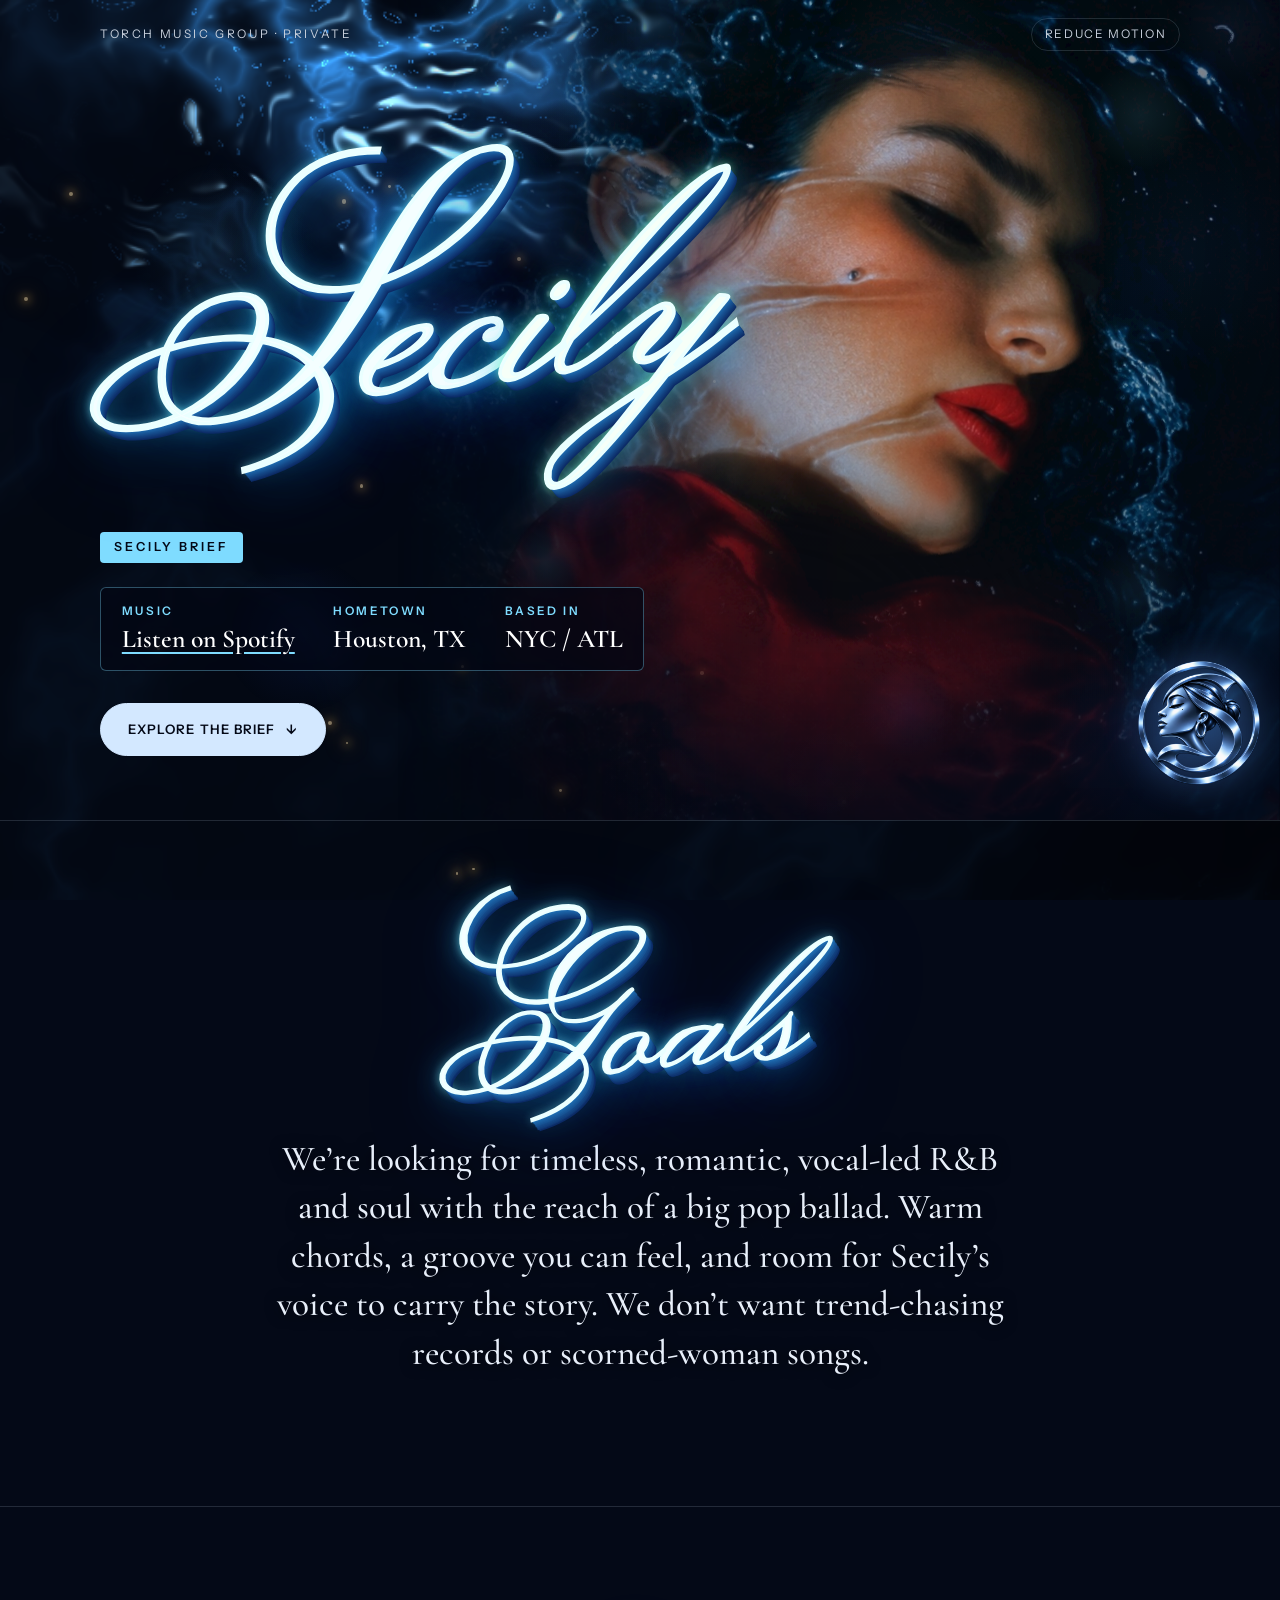
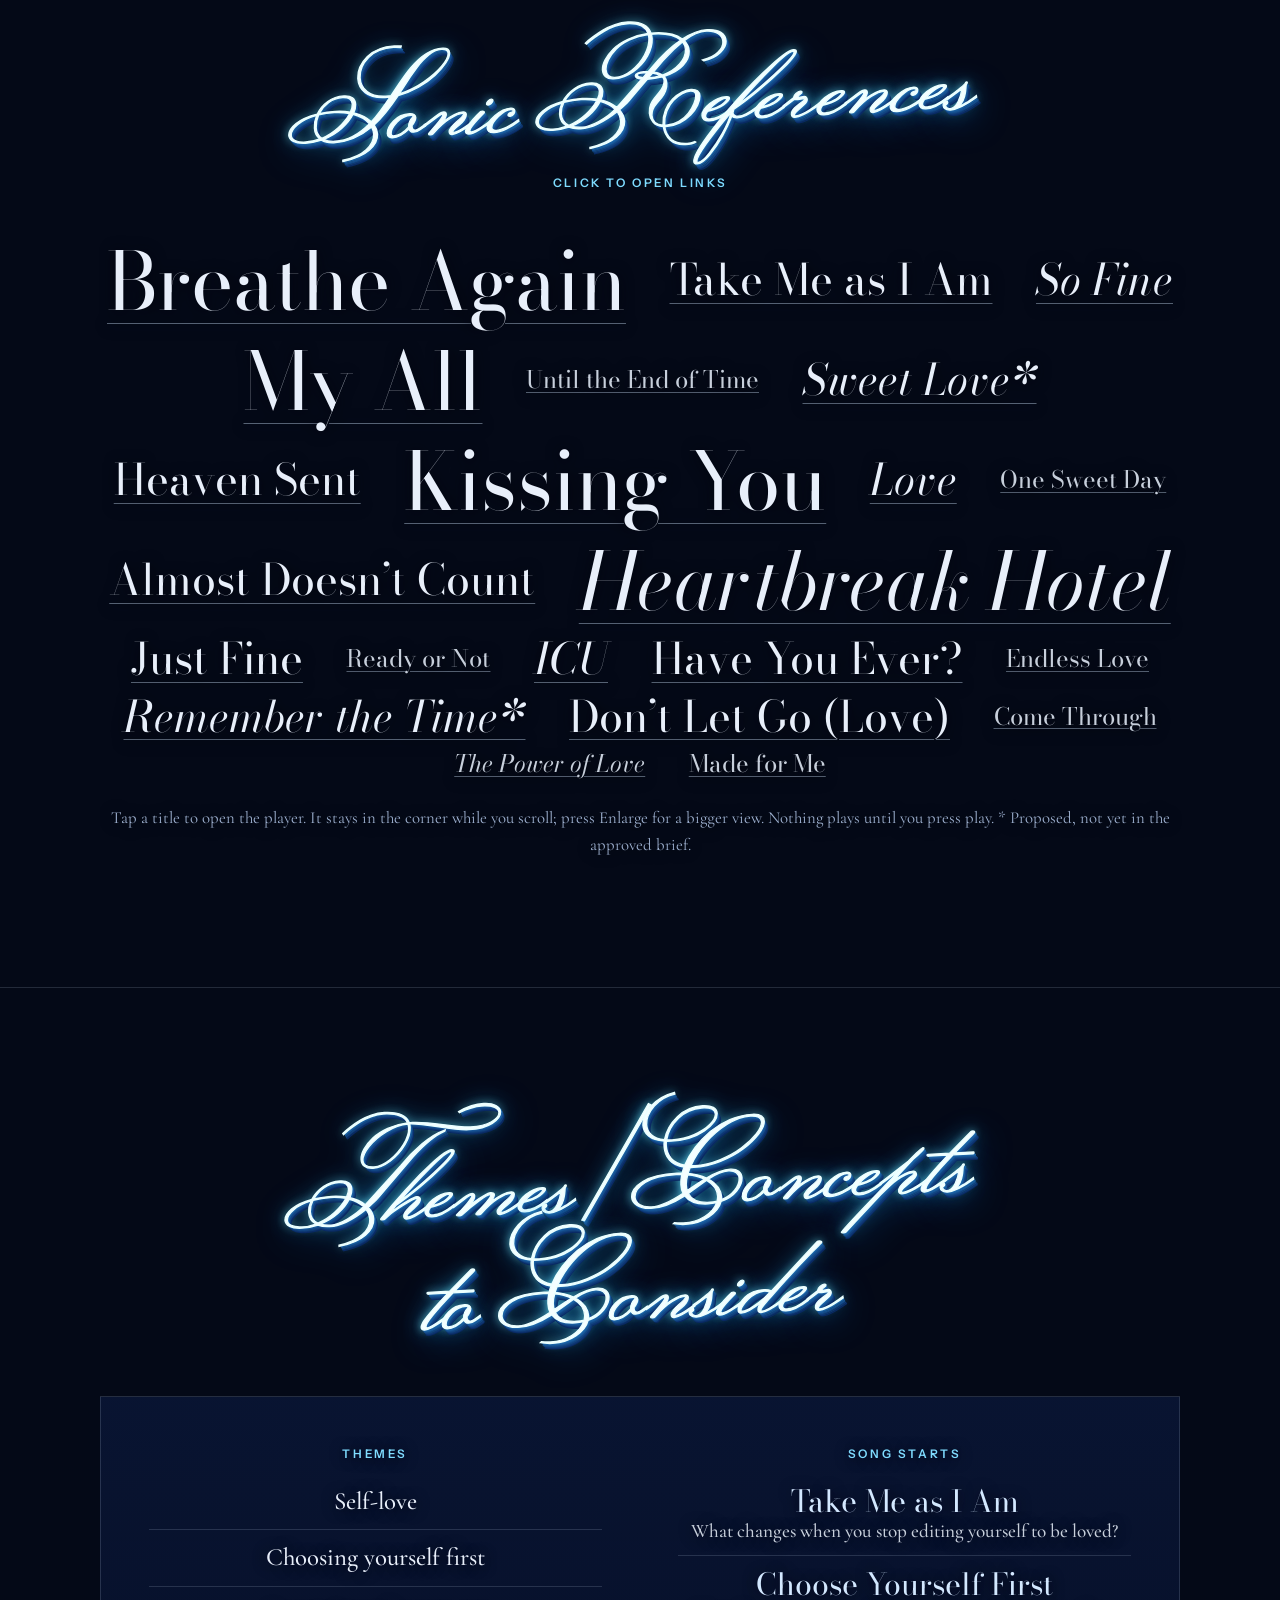
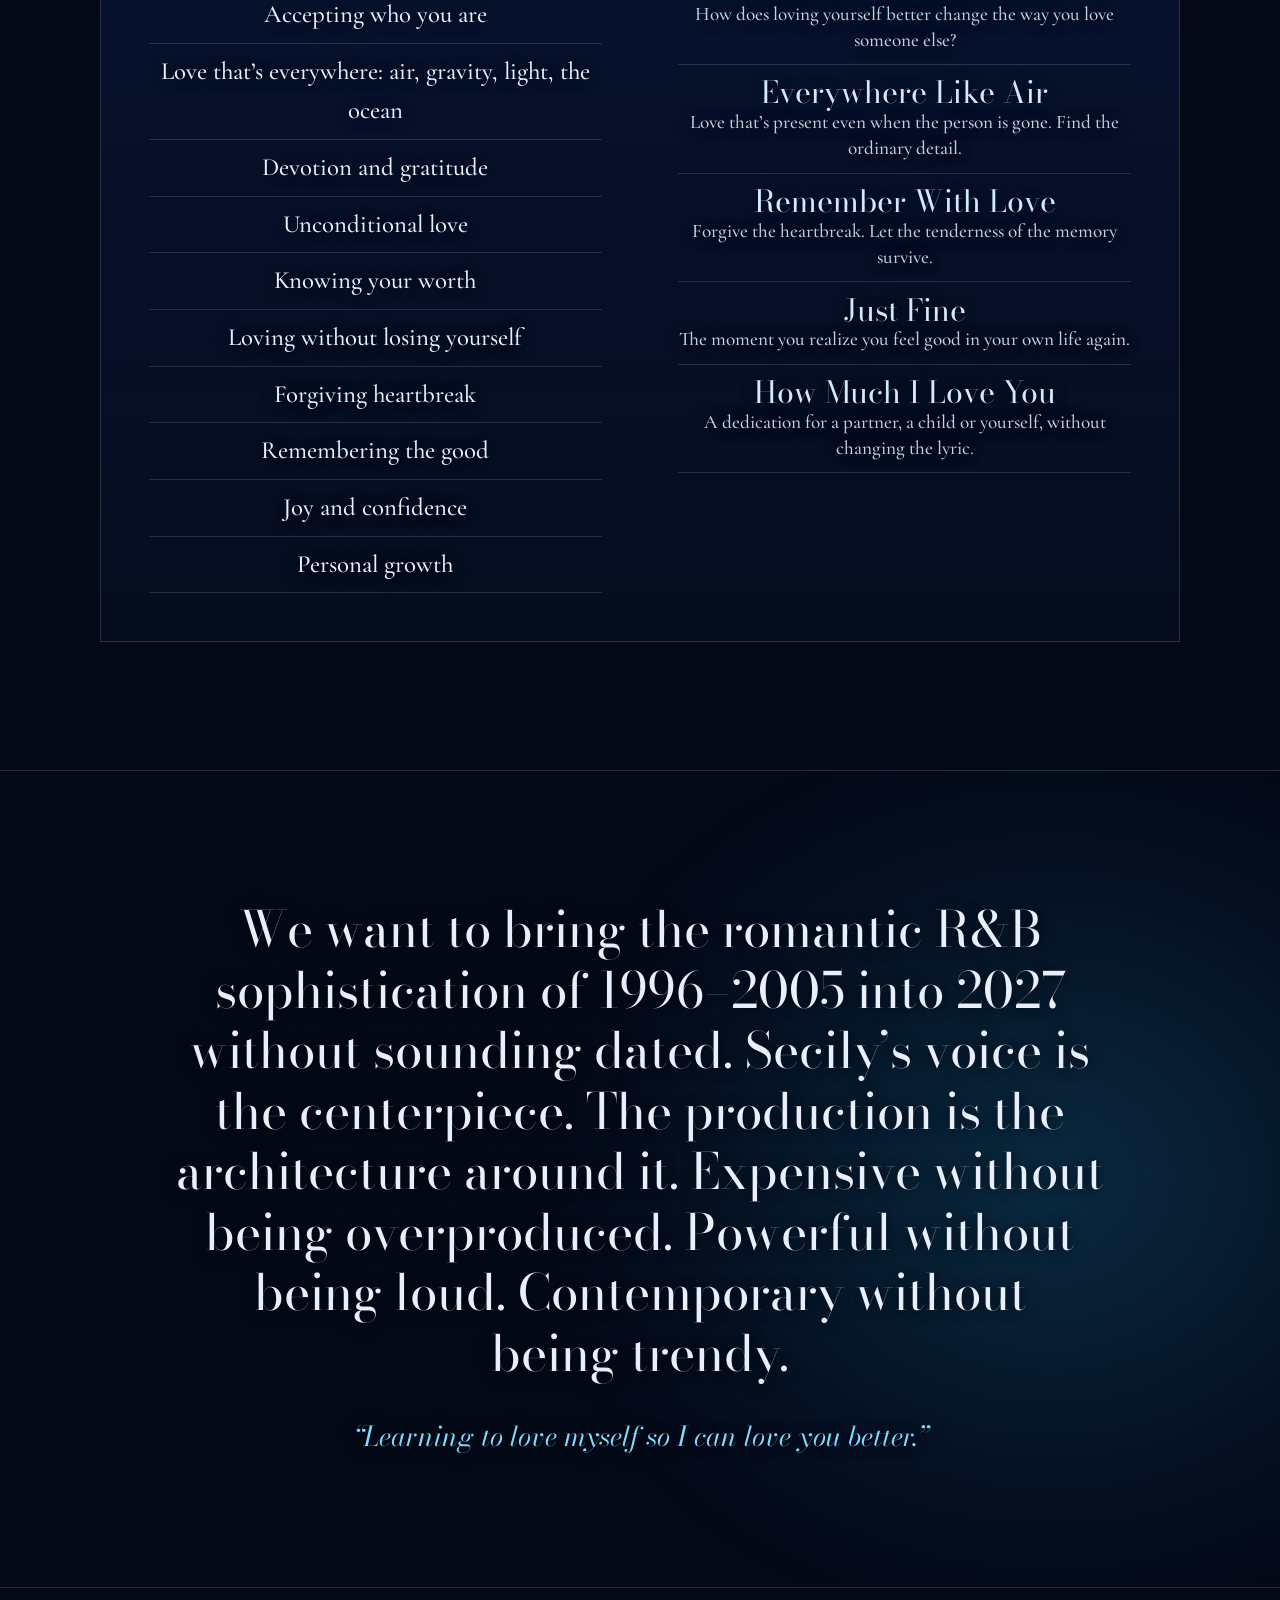
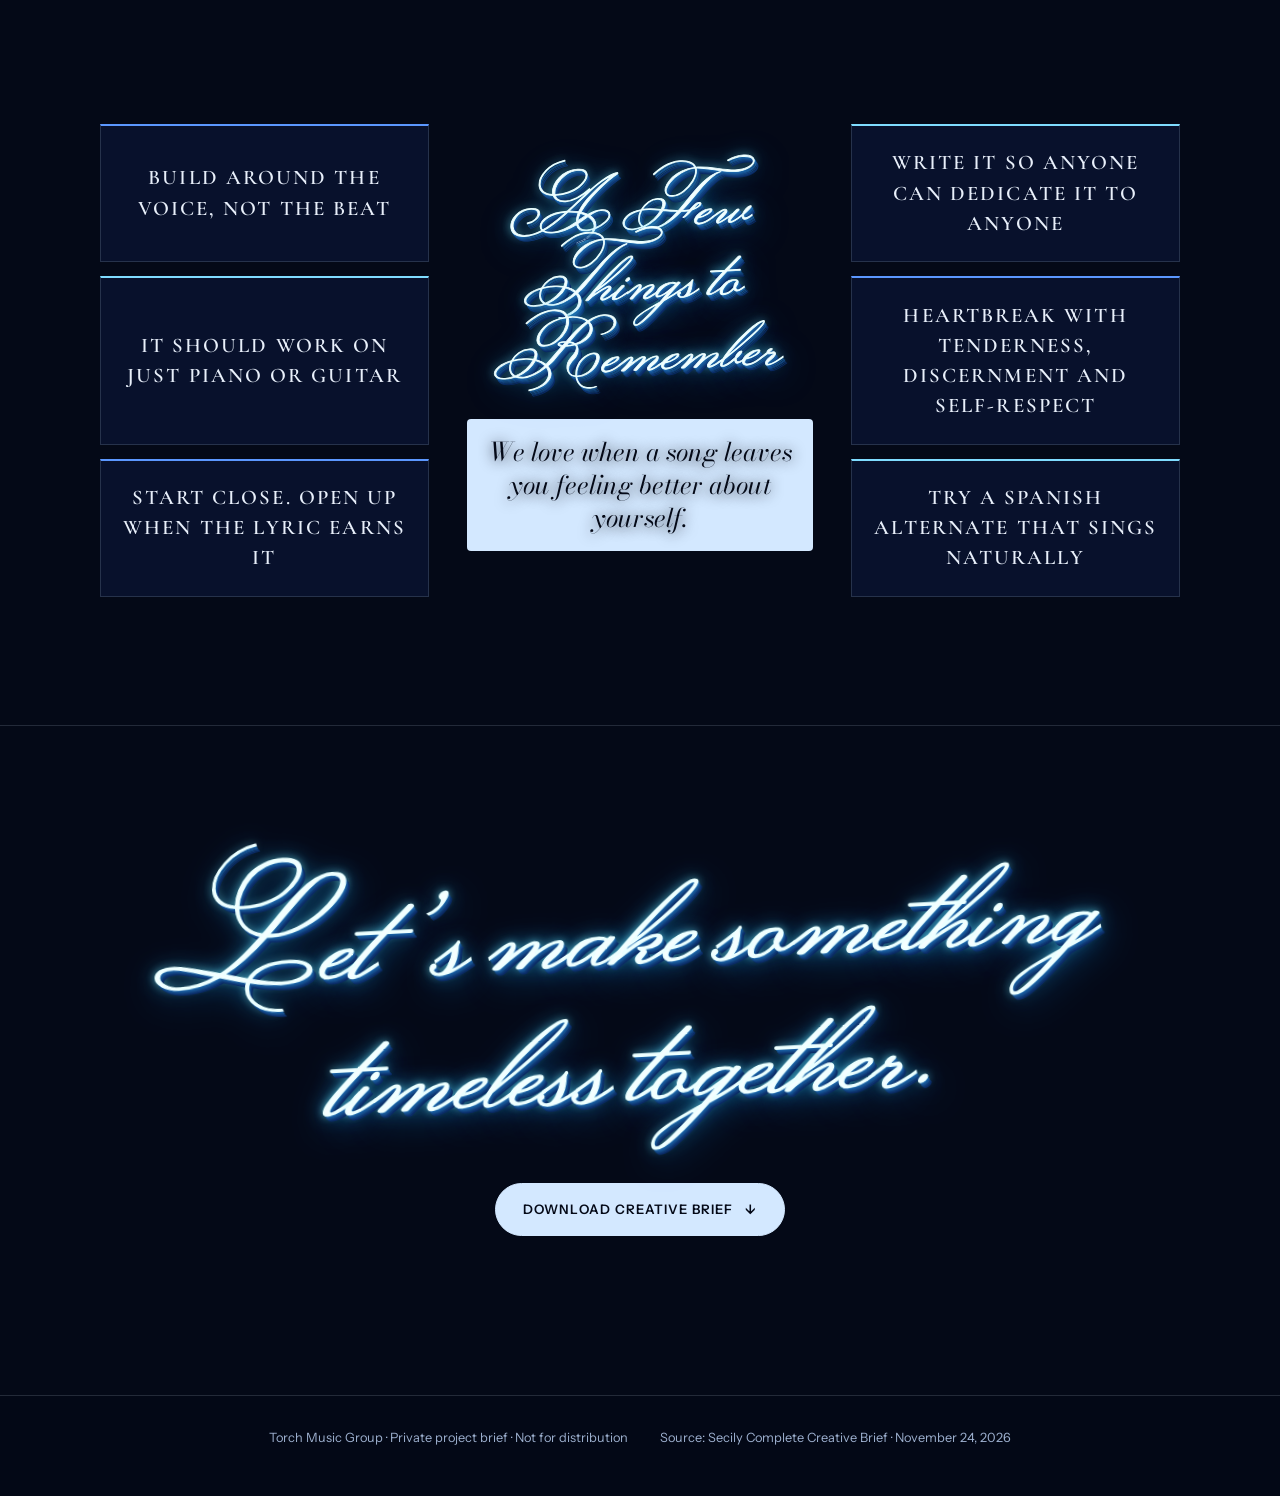
==== commit 27035a4a: "Secily brief: phone name without the blue glow Co-Authored-By: Claude Fable 5.2 <noreply@anthropic.c" ====
--- a/secily-brief/index.html
+++ b/secily-brief/index.html
@@ -198,6 +198,7 @@
   .hero-in{min-height:0;justify-content:flex-start;align-items:center;text-align:center;gap:1.1rem;padding-block:min(calc(100vw - 3.2rem),calc(92svh - 3.2rem)) 3rem}
   .hero .name{font-size:clamp(5.2rem,27vw,9.5rem);transform:rotate(-5deg);transform-origin:center;margin:0 0 .1em;padding:.12em .2em .16em}
   .pill,.facts,.cta{align-self:center}
+  .hero .name,.hero .name .ily{text-shadow:0.5px 0.8px 0 rgb(30,106,174),1.0px 1.6px 0 rgb(28,99,166),1.5px 2.4px 0 rgb(26,92,158),2.0px 3.2px 0 rgb(24,85,150),2.5px 4.0px 0 rgb(22,78,142),3.0px 4.8px 0 rgb(20,71,134),3.5px 5.6px 0 rgb(18,64,126),0 6px 14px rgba(2,6,18,.7)}
   .facts{justify-content:center;text-align:center;gap:.7rem 2rem}
   .facts div{align-items:center}
   .facts div:first-child{flex-basis:100%}
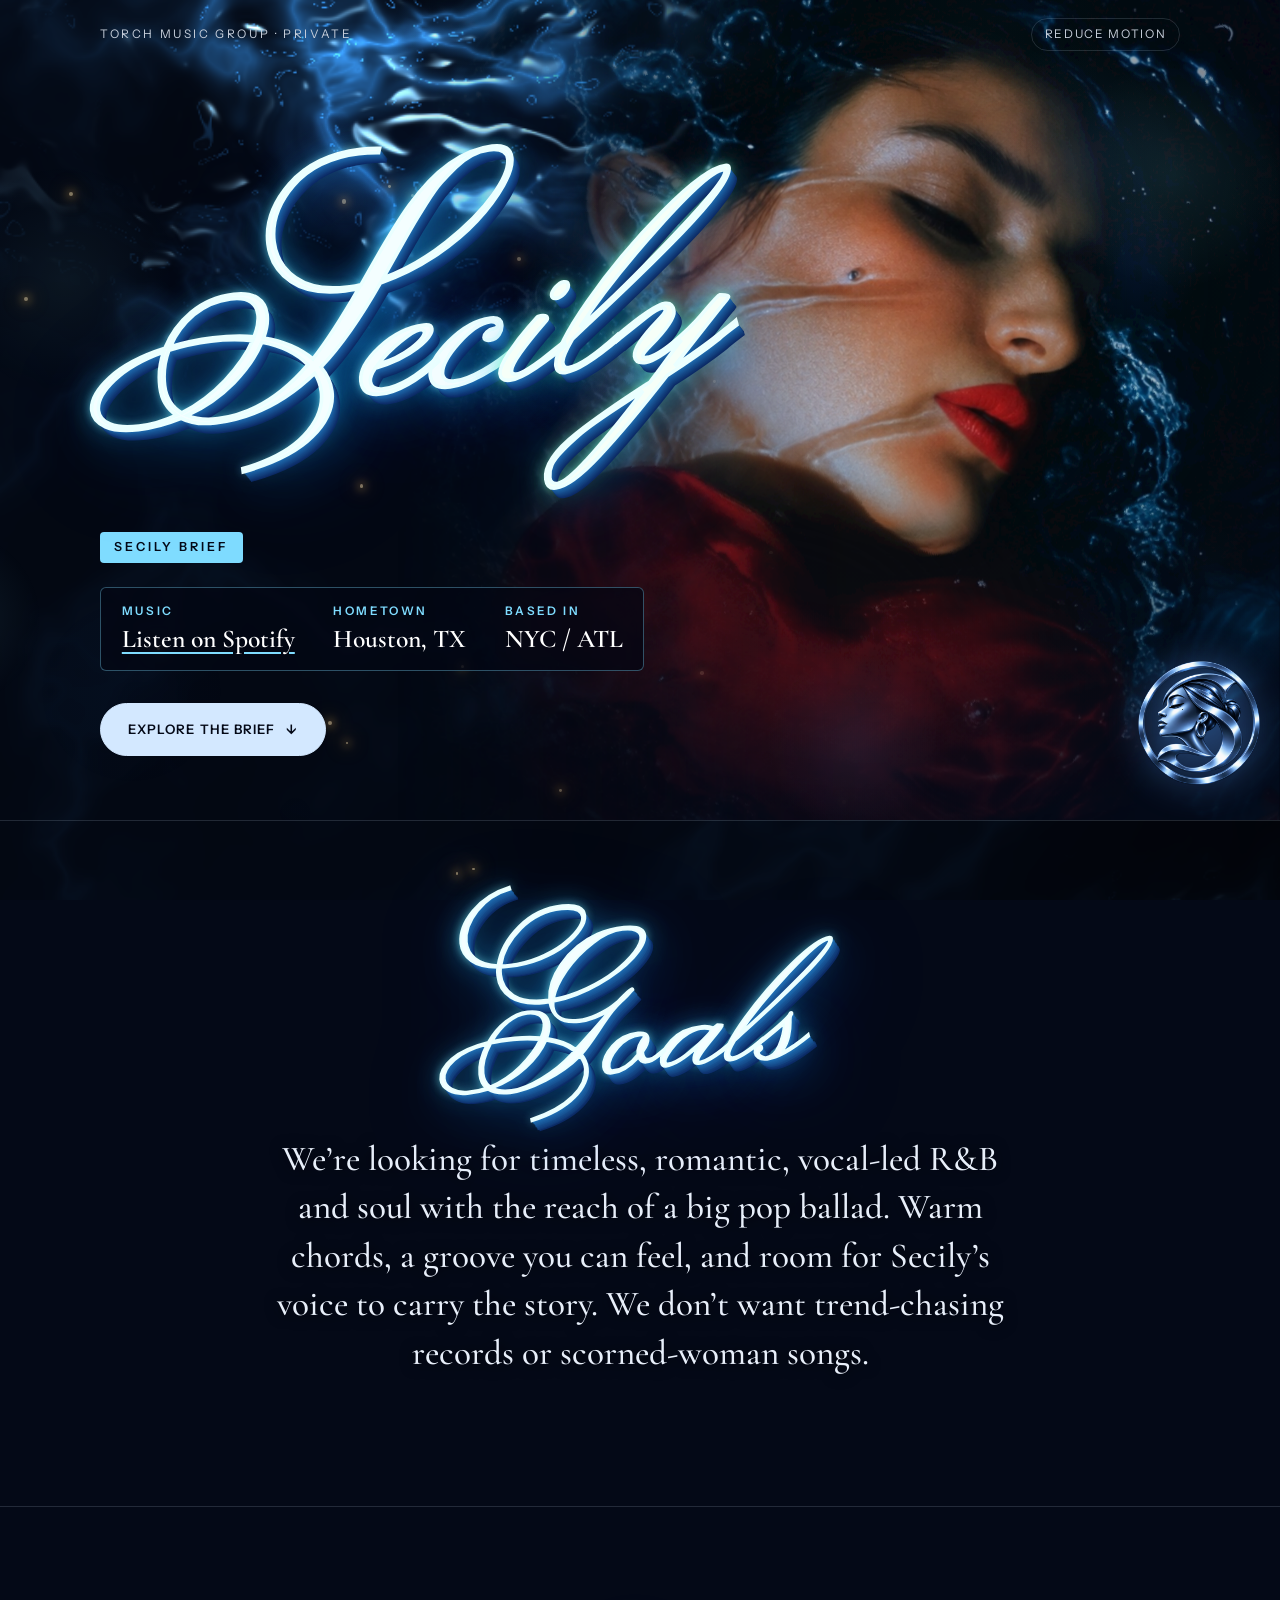
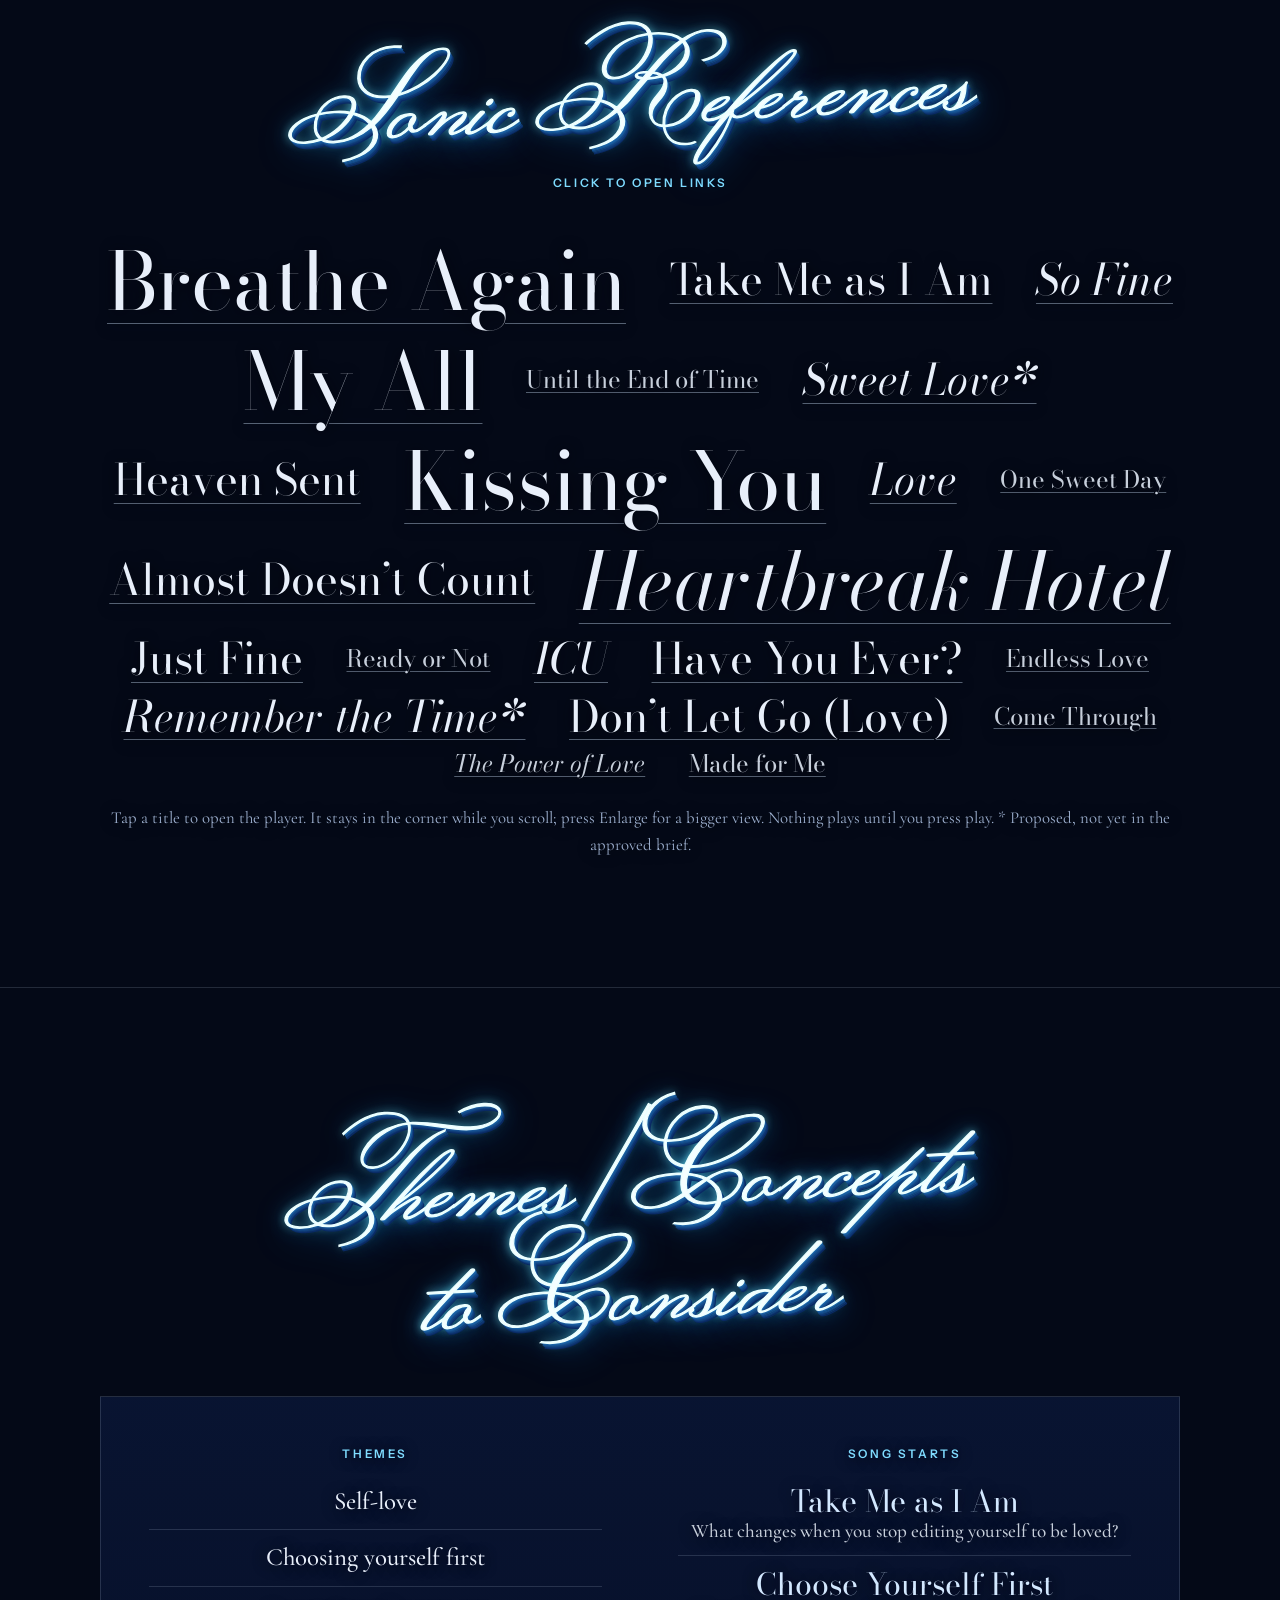
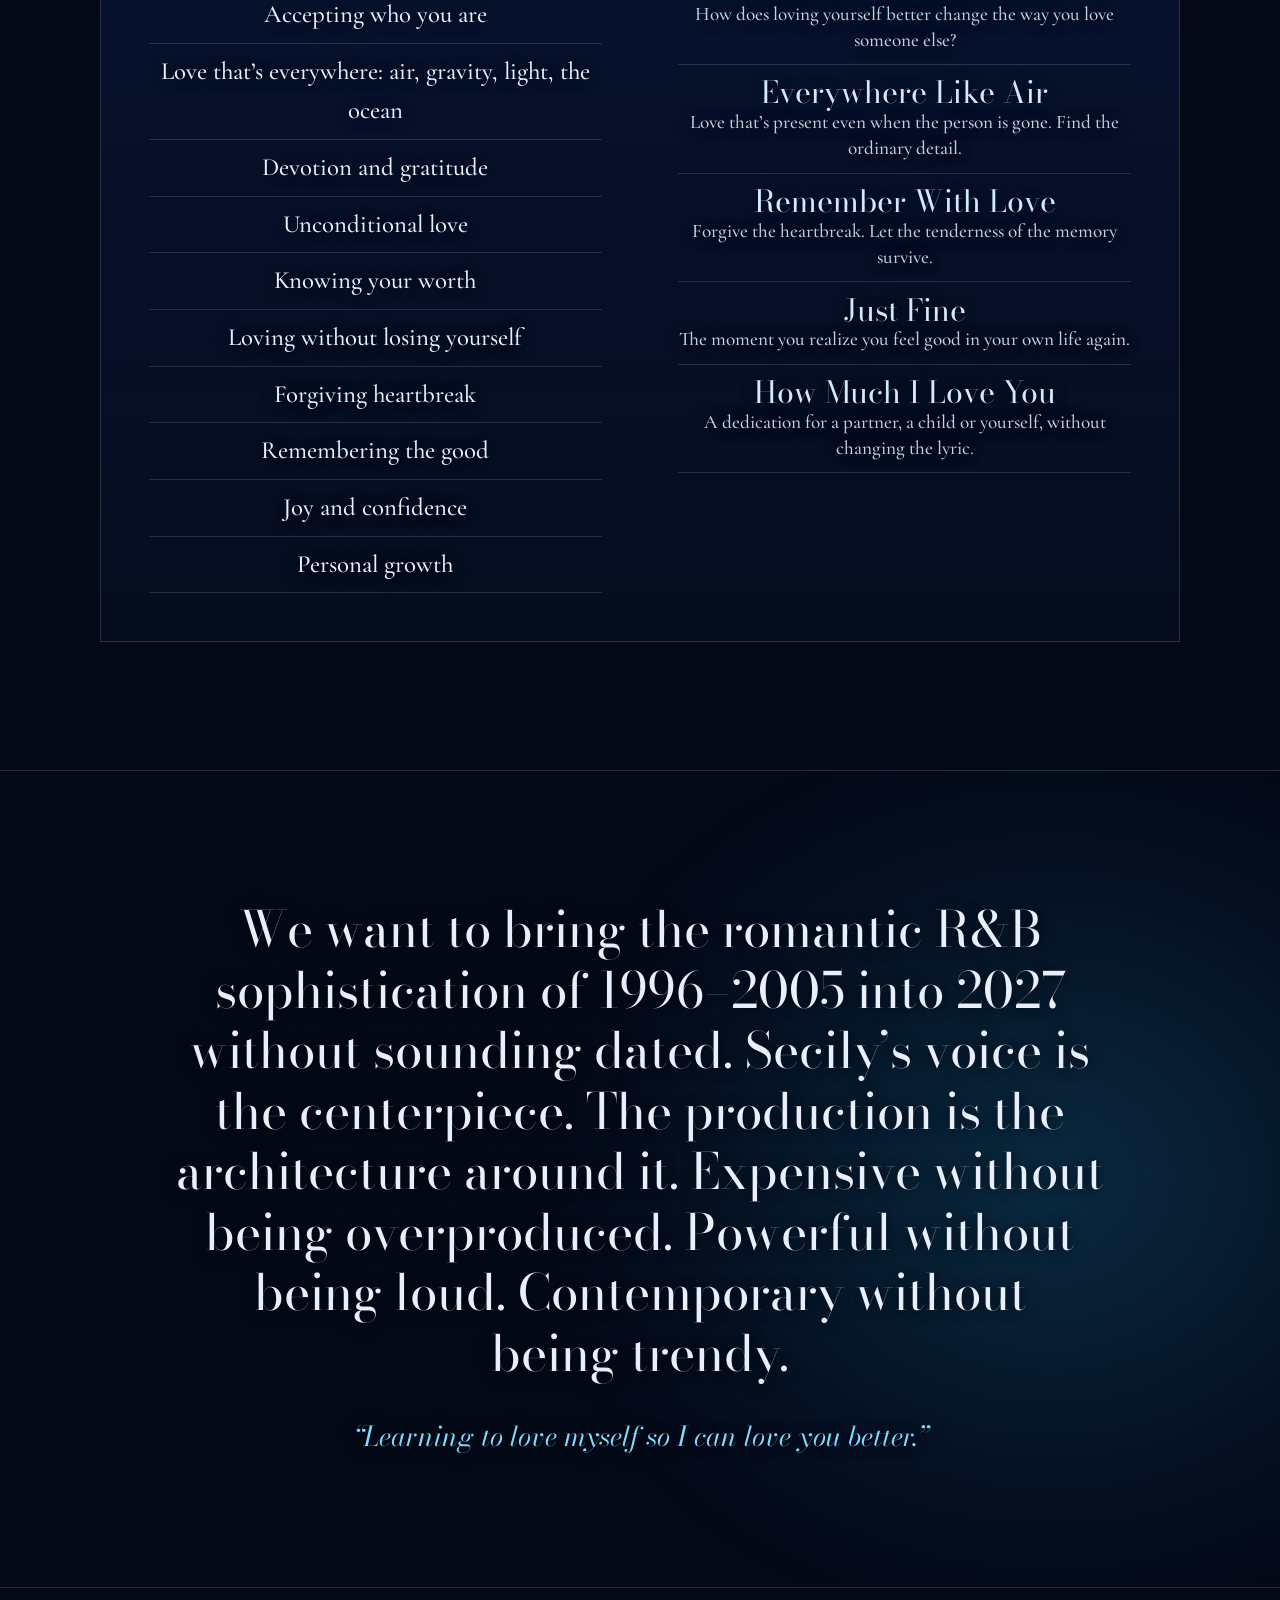
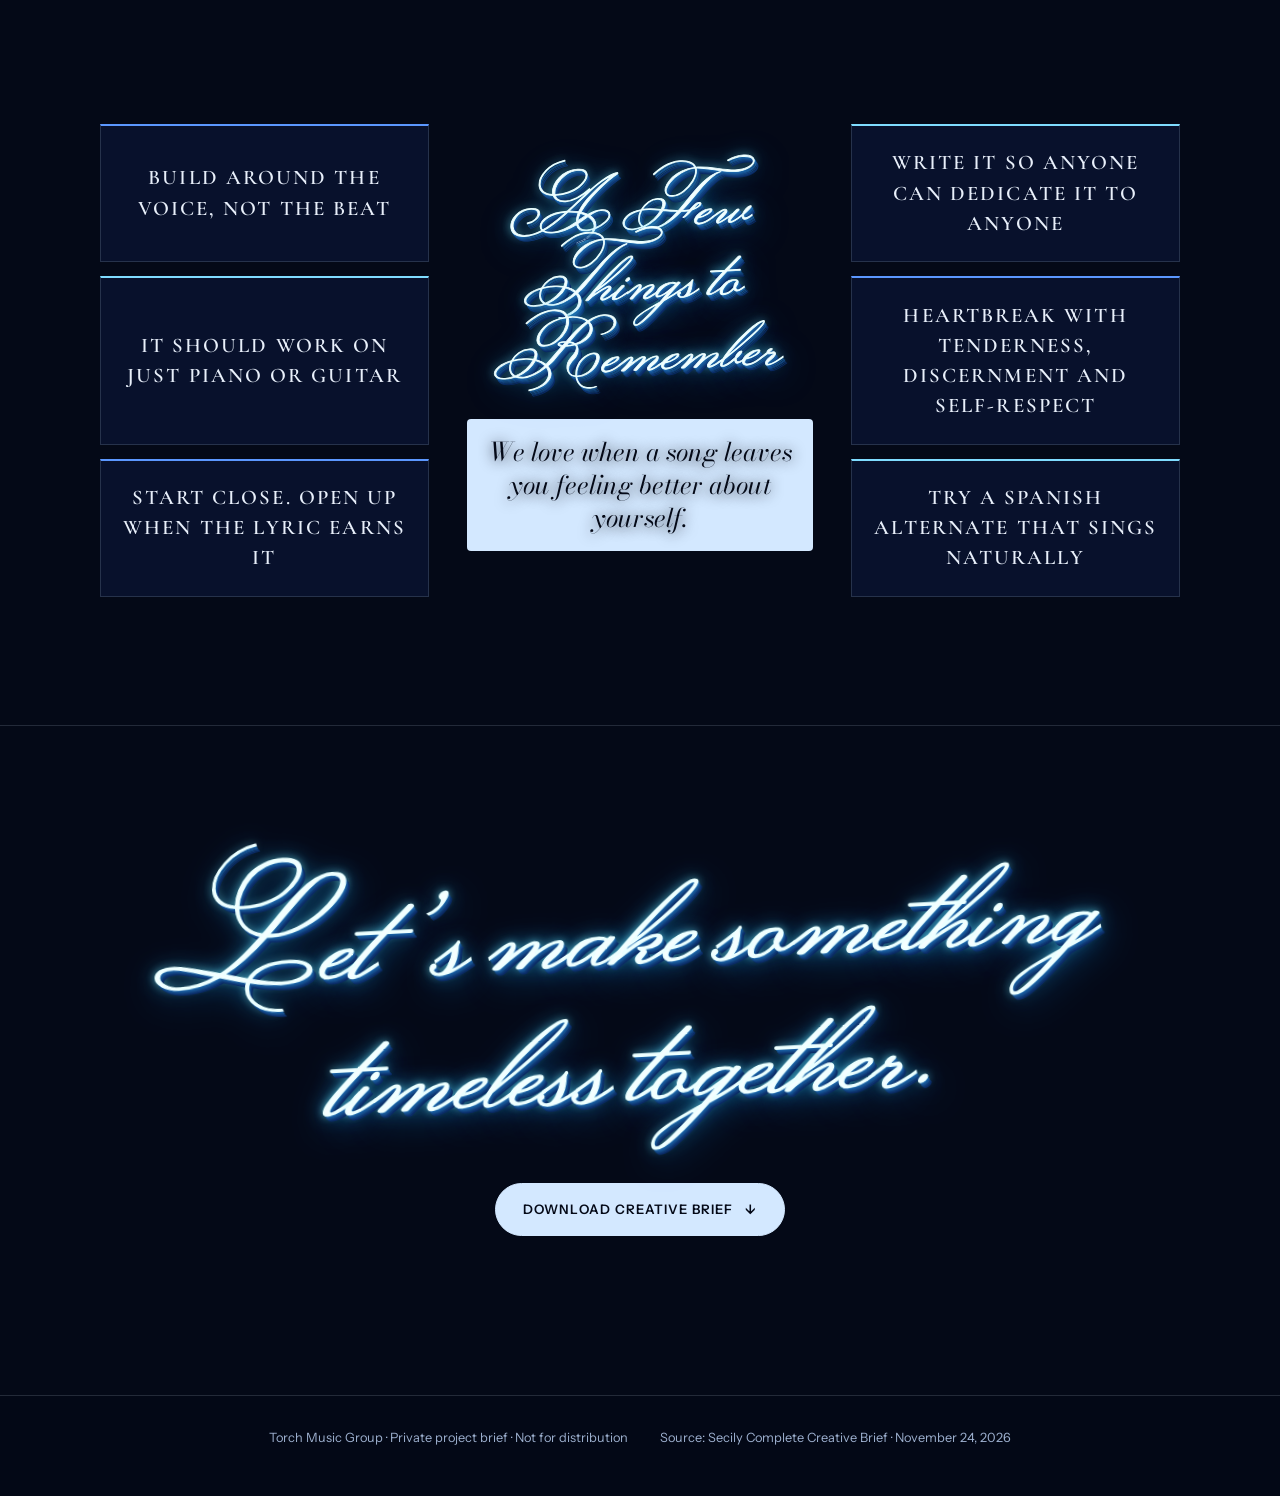
==== commit 7504b4ac: "Secily brief: no emblem on the phone cover Co-Authored-By: Claude Fable 5.2 <noreply@anthropic.com>" ====
--- a/secily-brief/index.html
+++ b/secily-brief/index.html
@@ -203,7 +203,7 @@
   .facts div{align-items:center}
   .facts div:first-child{flex-basis:100%}
   .cta{margin-top:.4rem}
-  .emblem{bottom:auto;top:4.4rem}
+  .emblem{display:none}
   .portrait .rose{display:none}
 }
 </style>
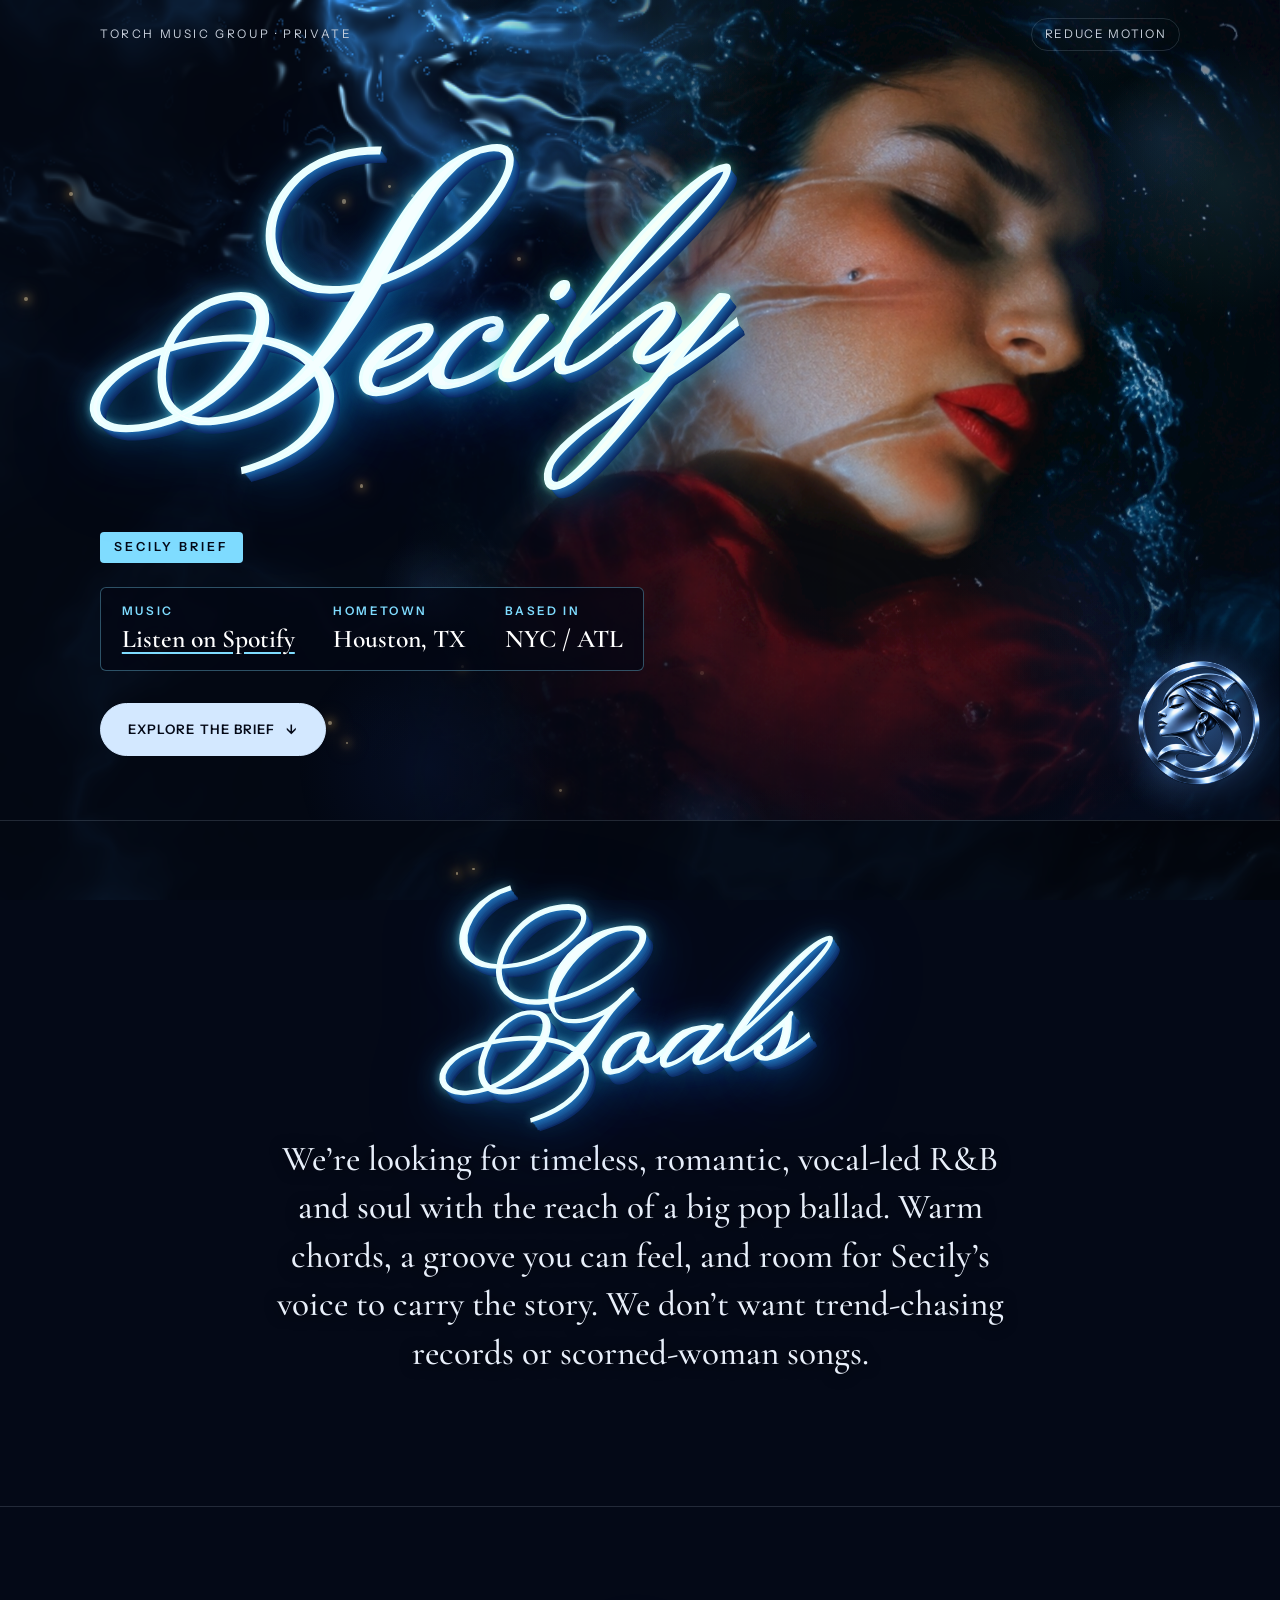
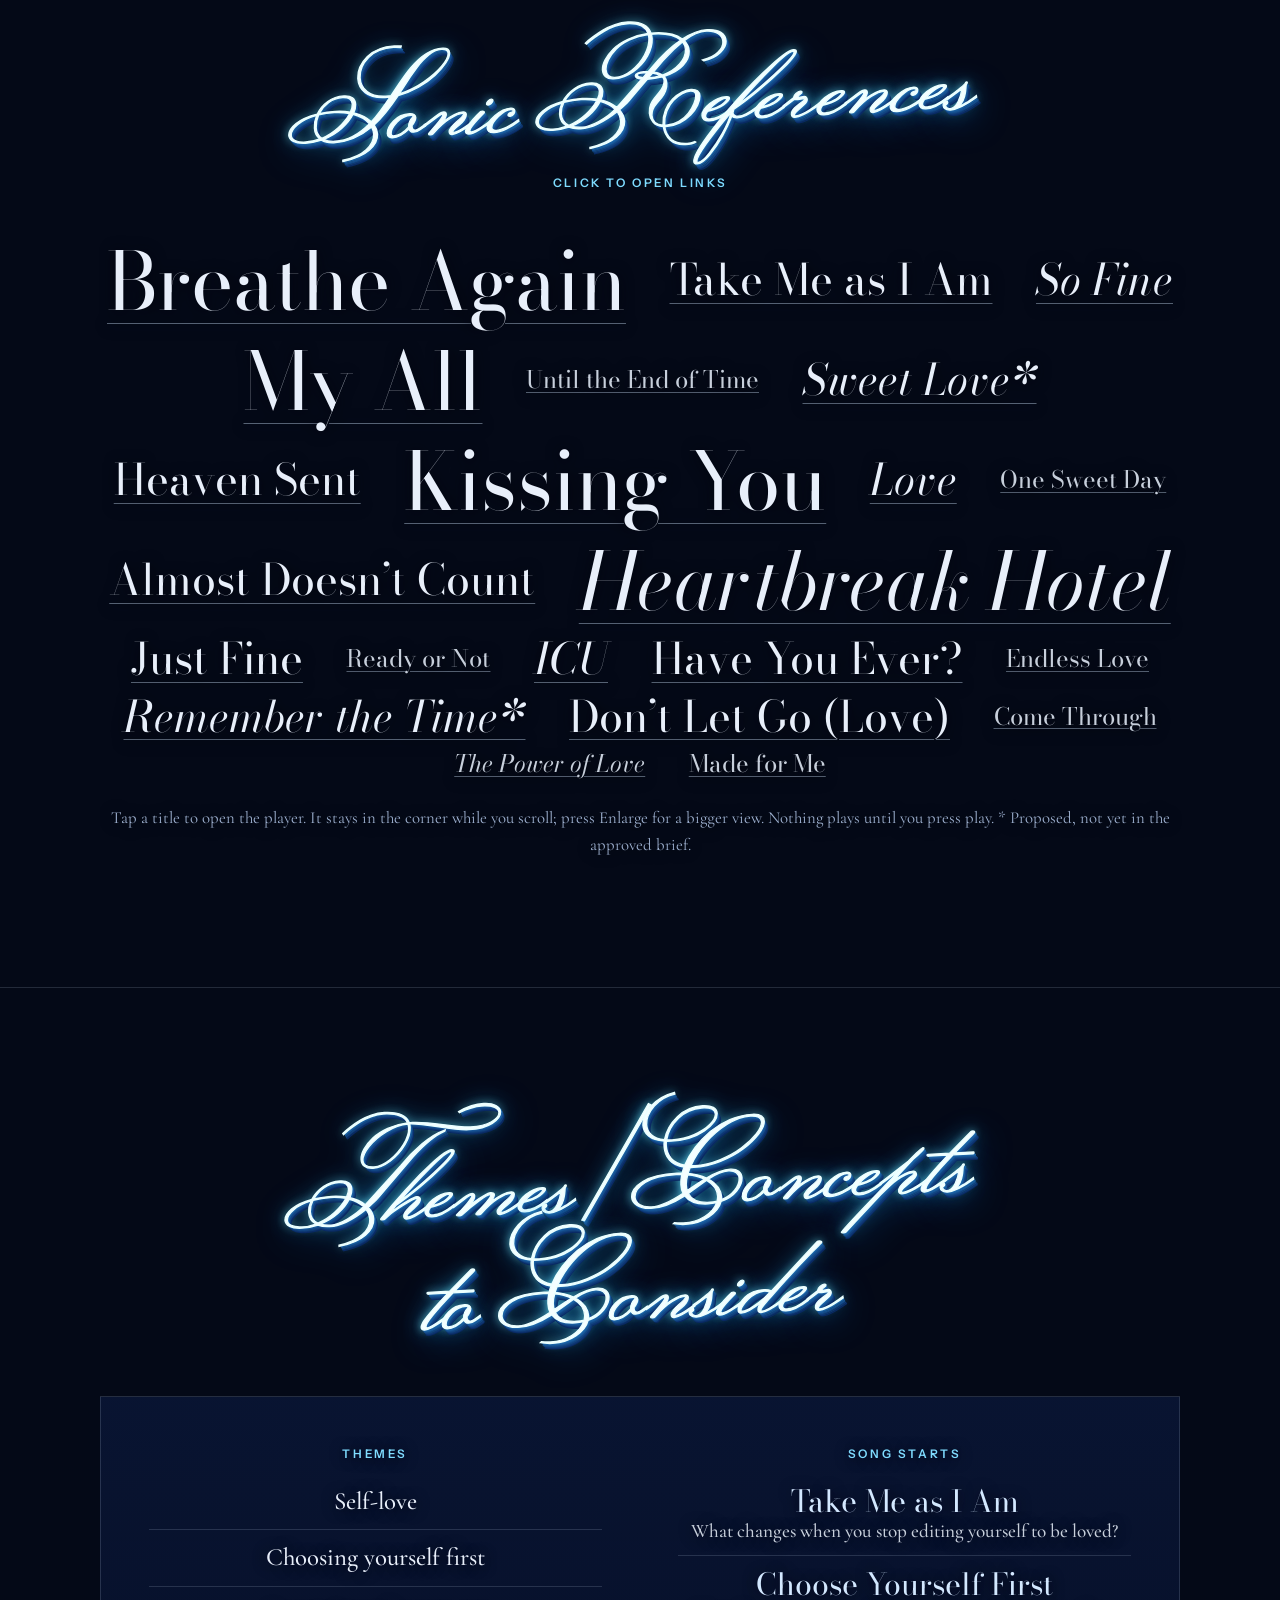
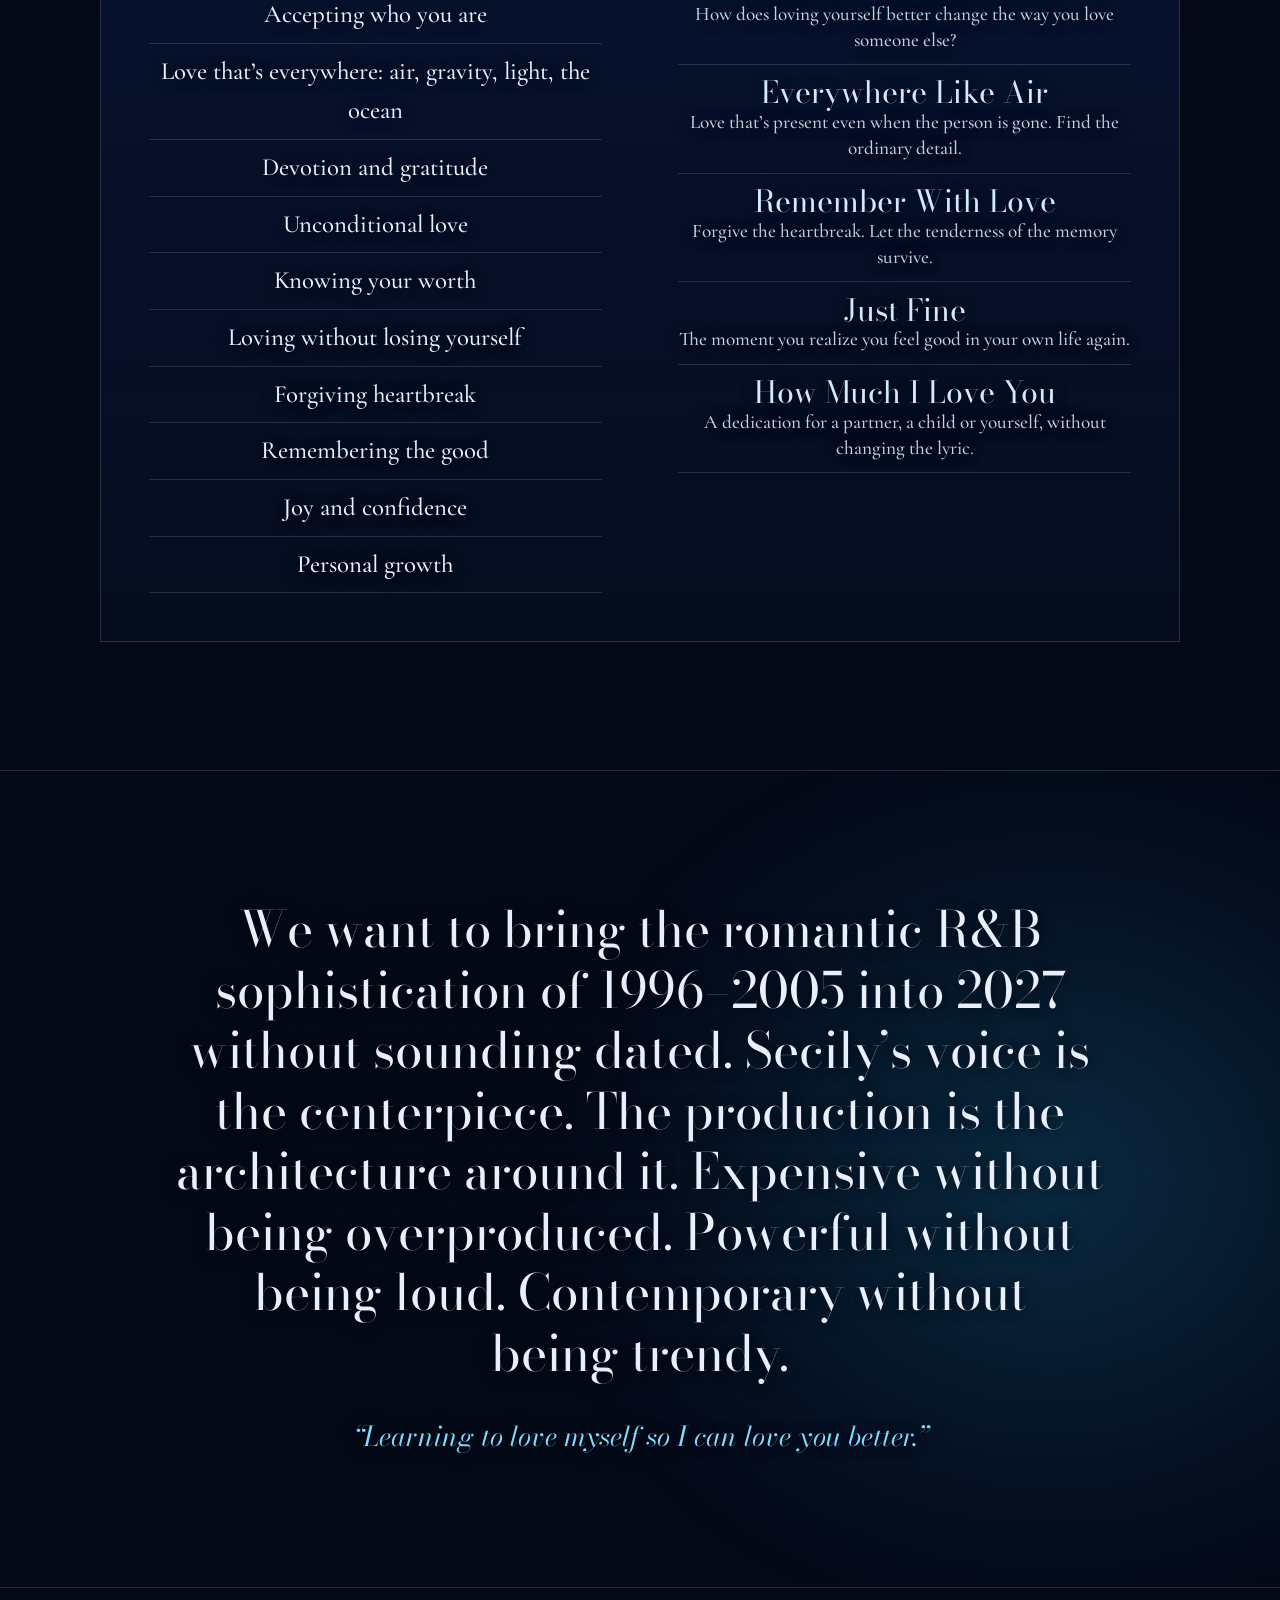
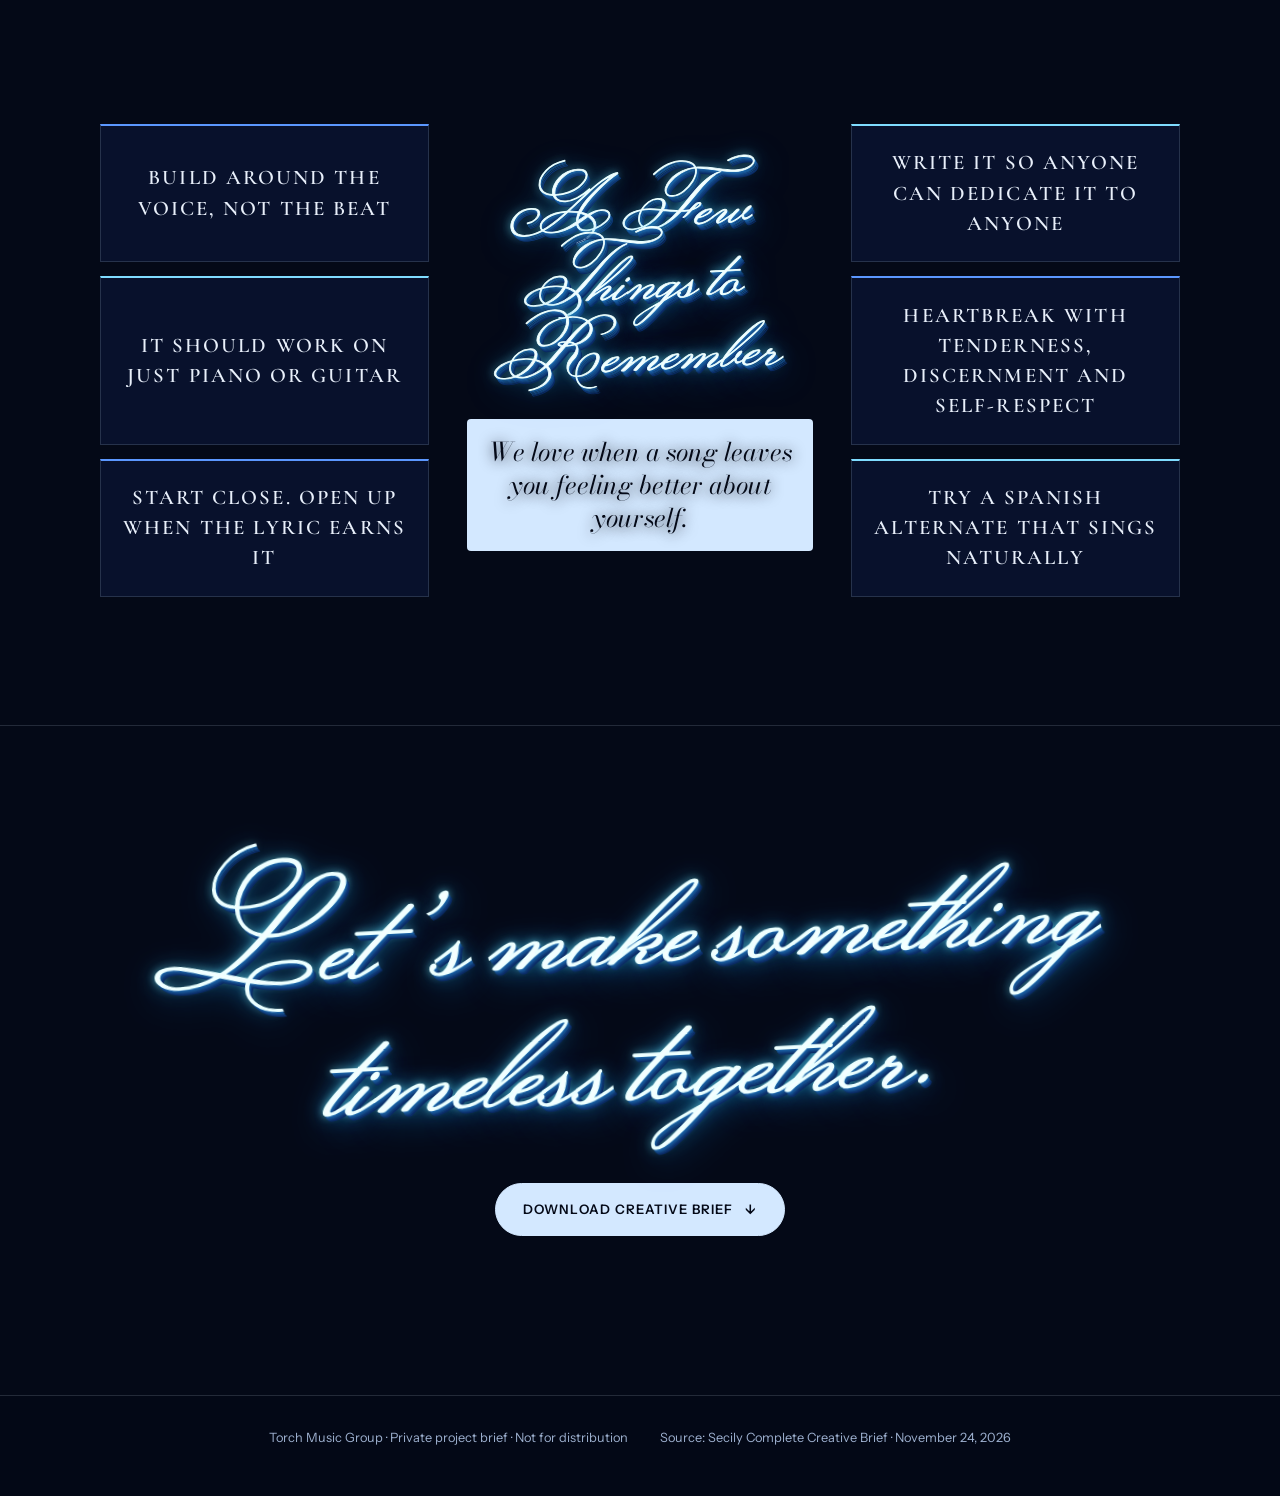
==== commit 7ff5e901: "Secily brief: no Explore button on the phone cover Co-Authored-By: Claude Fable 5.2 <noreply@anthrop" ====
--- a/secily-brief/index.html
+++ b/secily-brief/index.html
@@ -204,6 +204,7 @@
   .facts div:first-child{flex-basis:100%}
   .cta{margin-top:.4rem}
   .emblem{display:none}
+  .hero .cta{display:none}
   .portrait .rose{display:none}
 }
 </style>
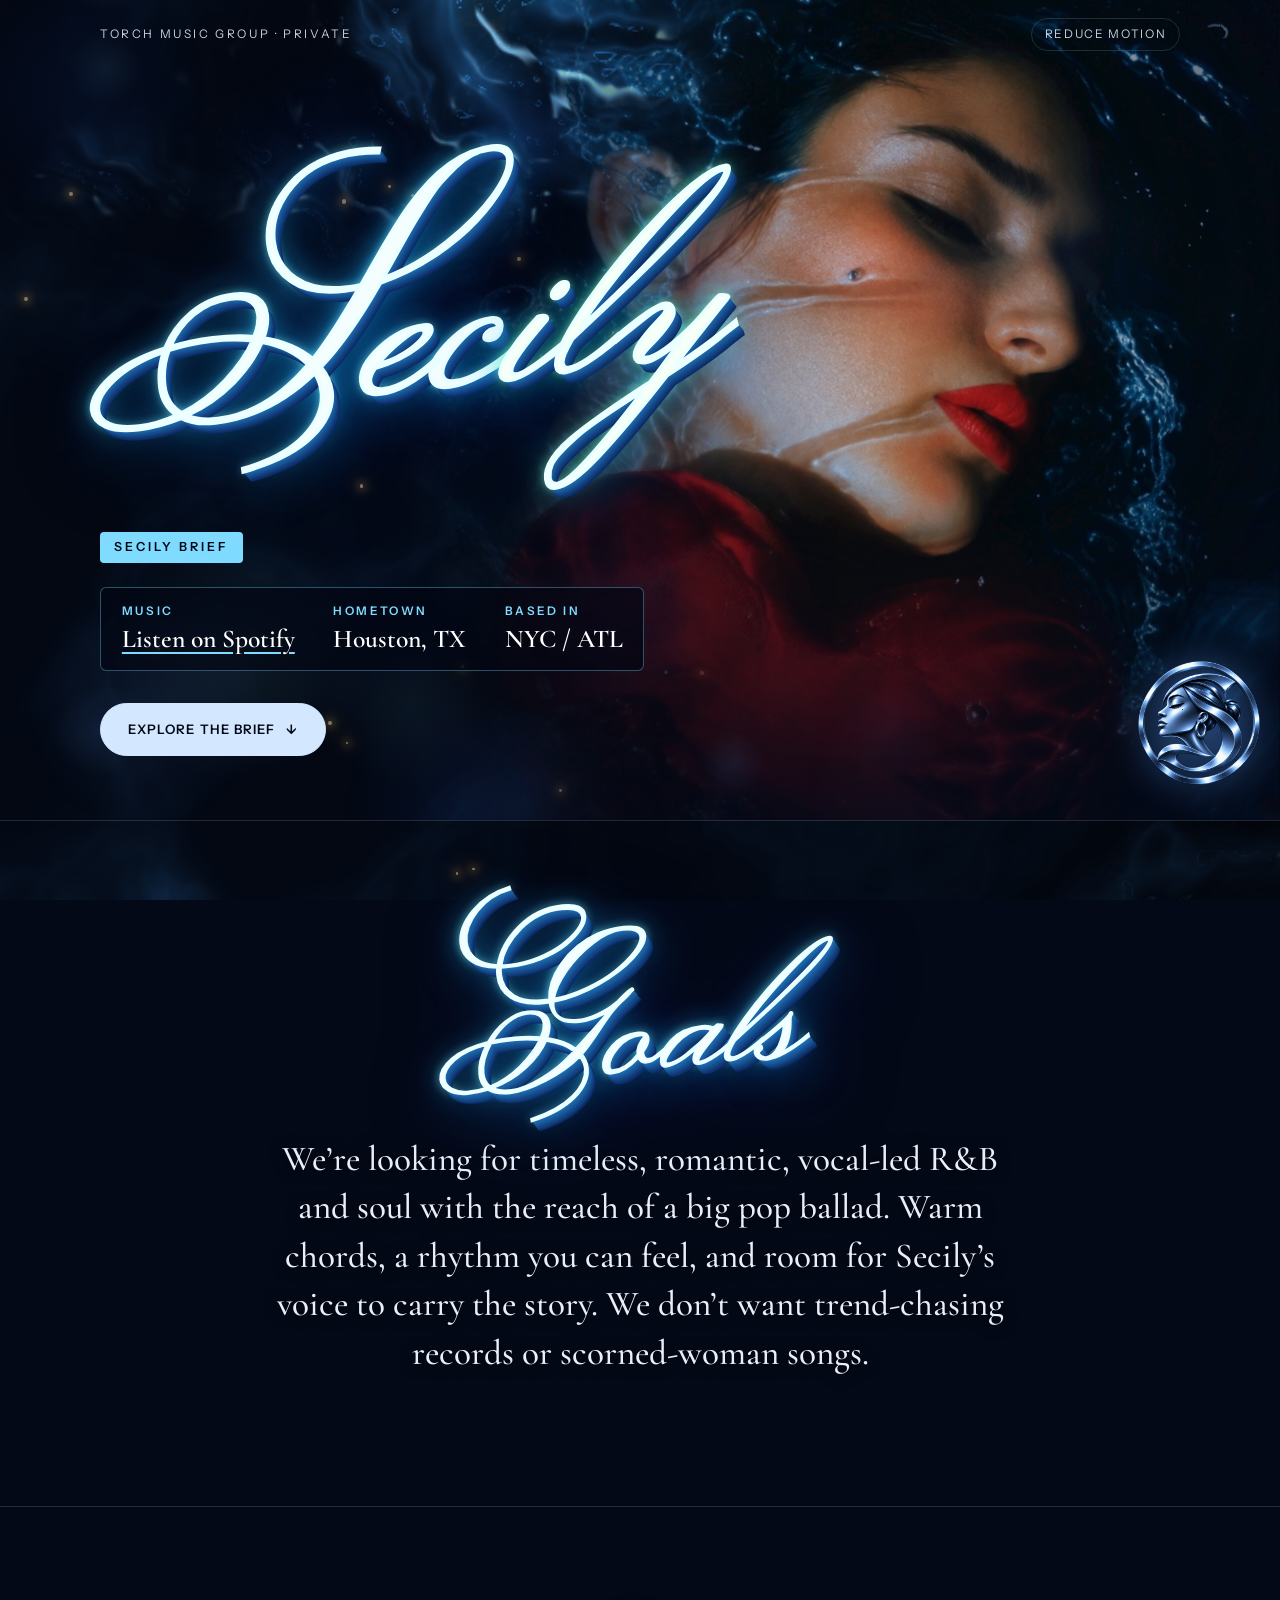
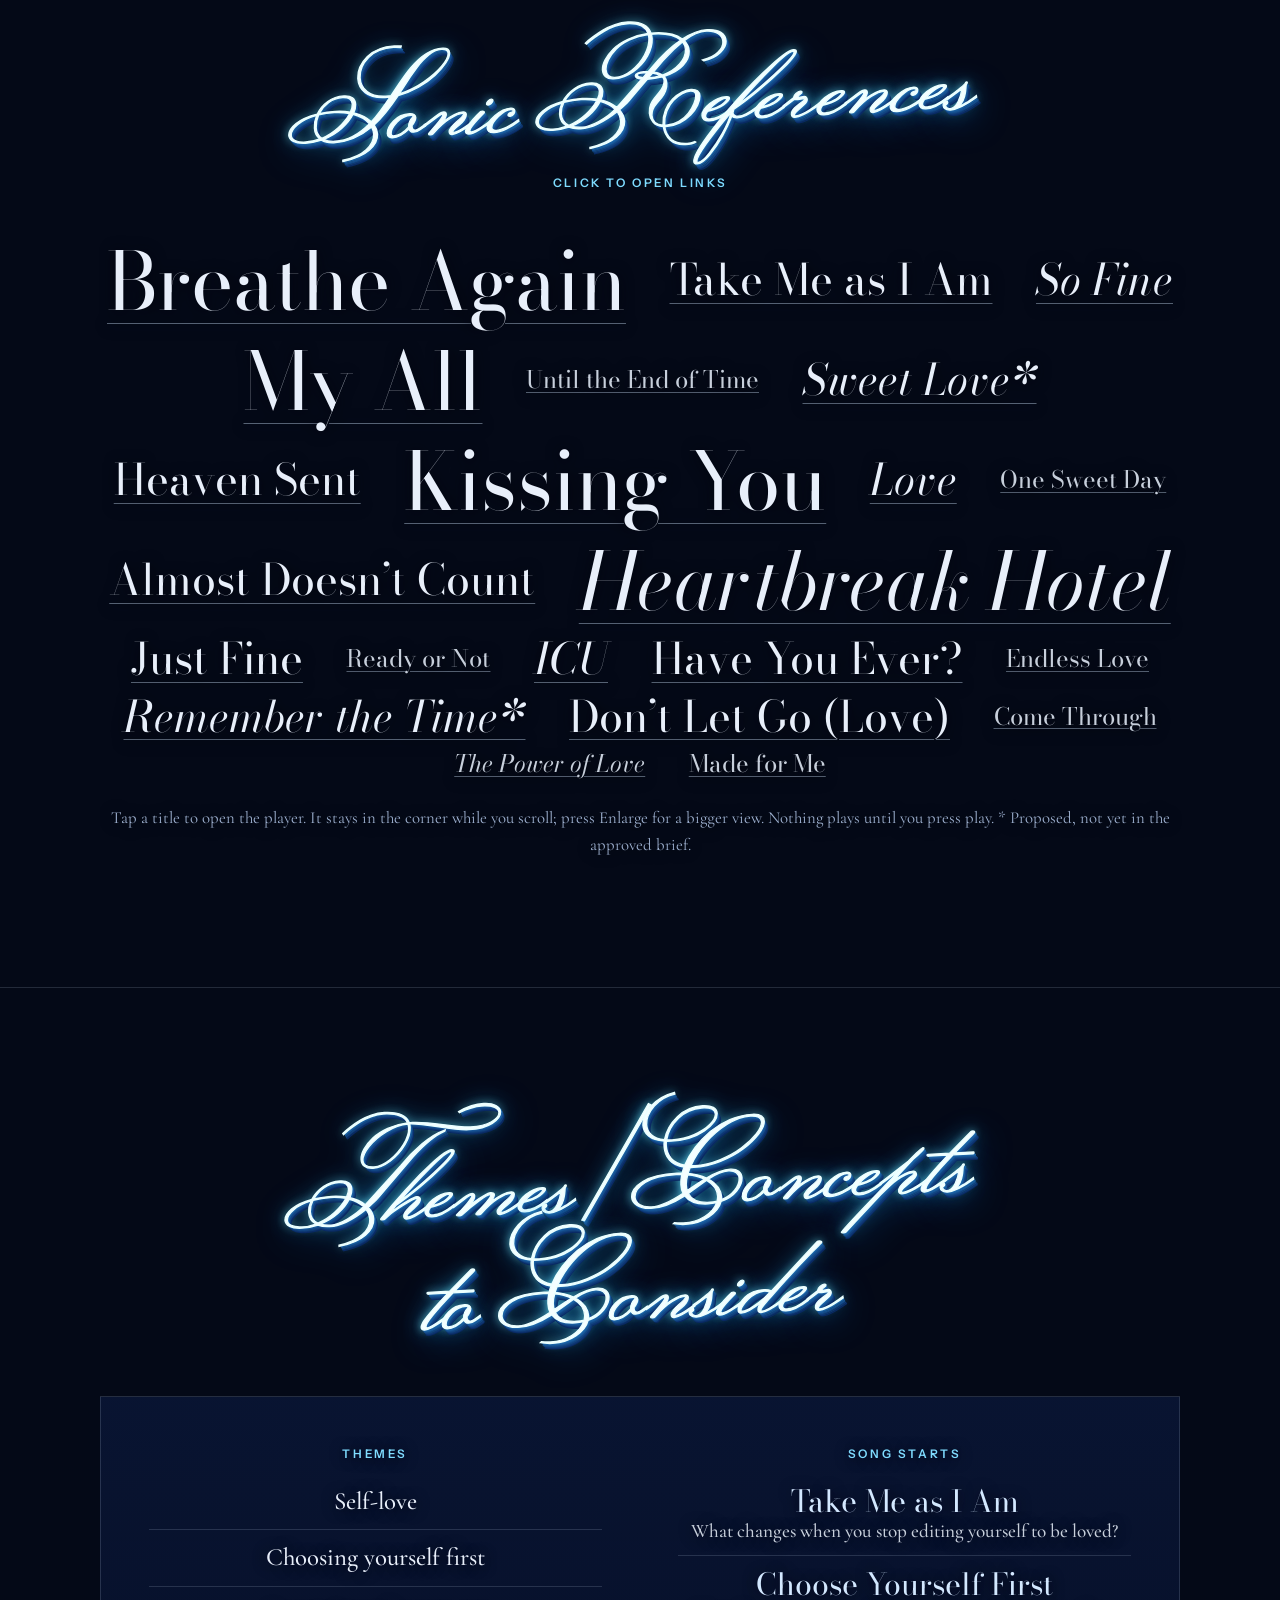
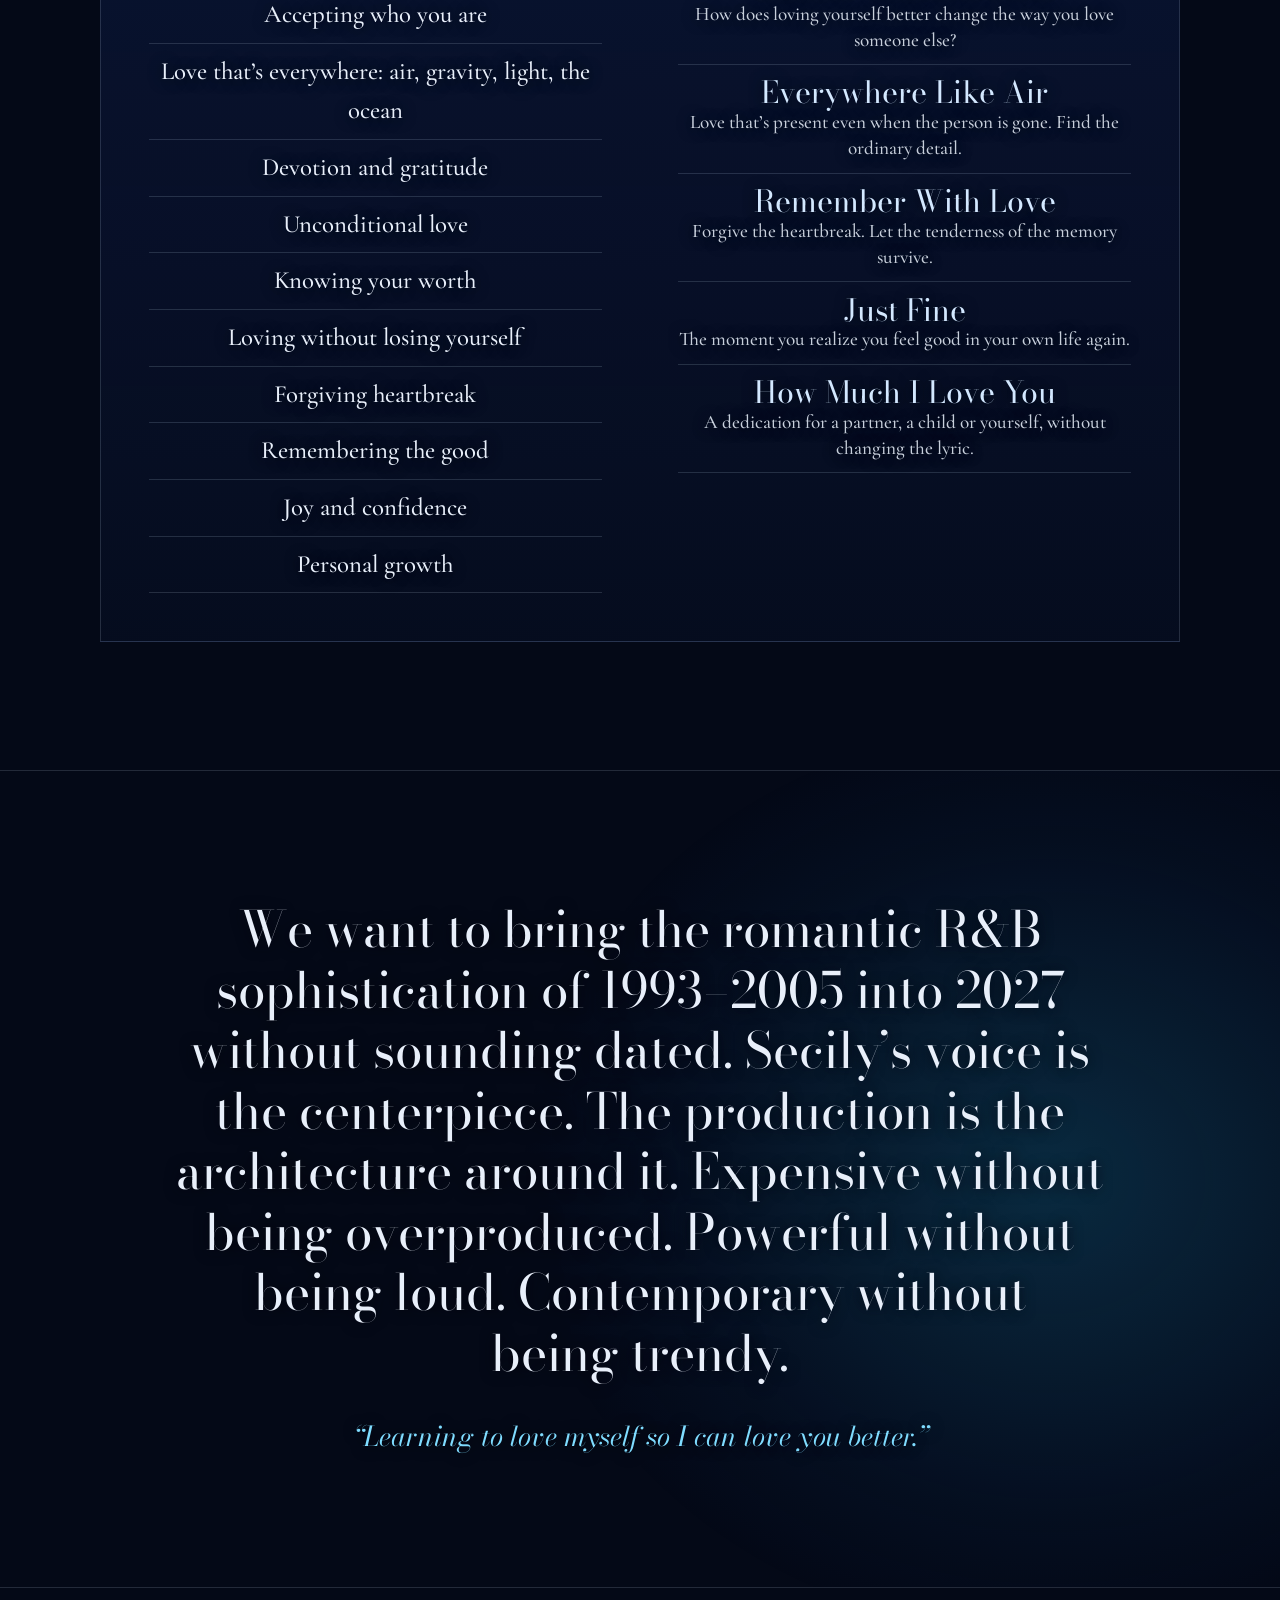
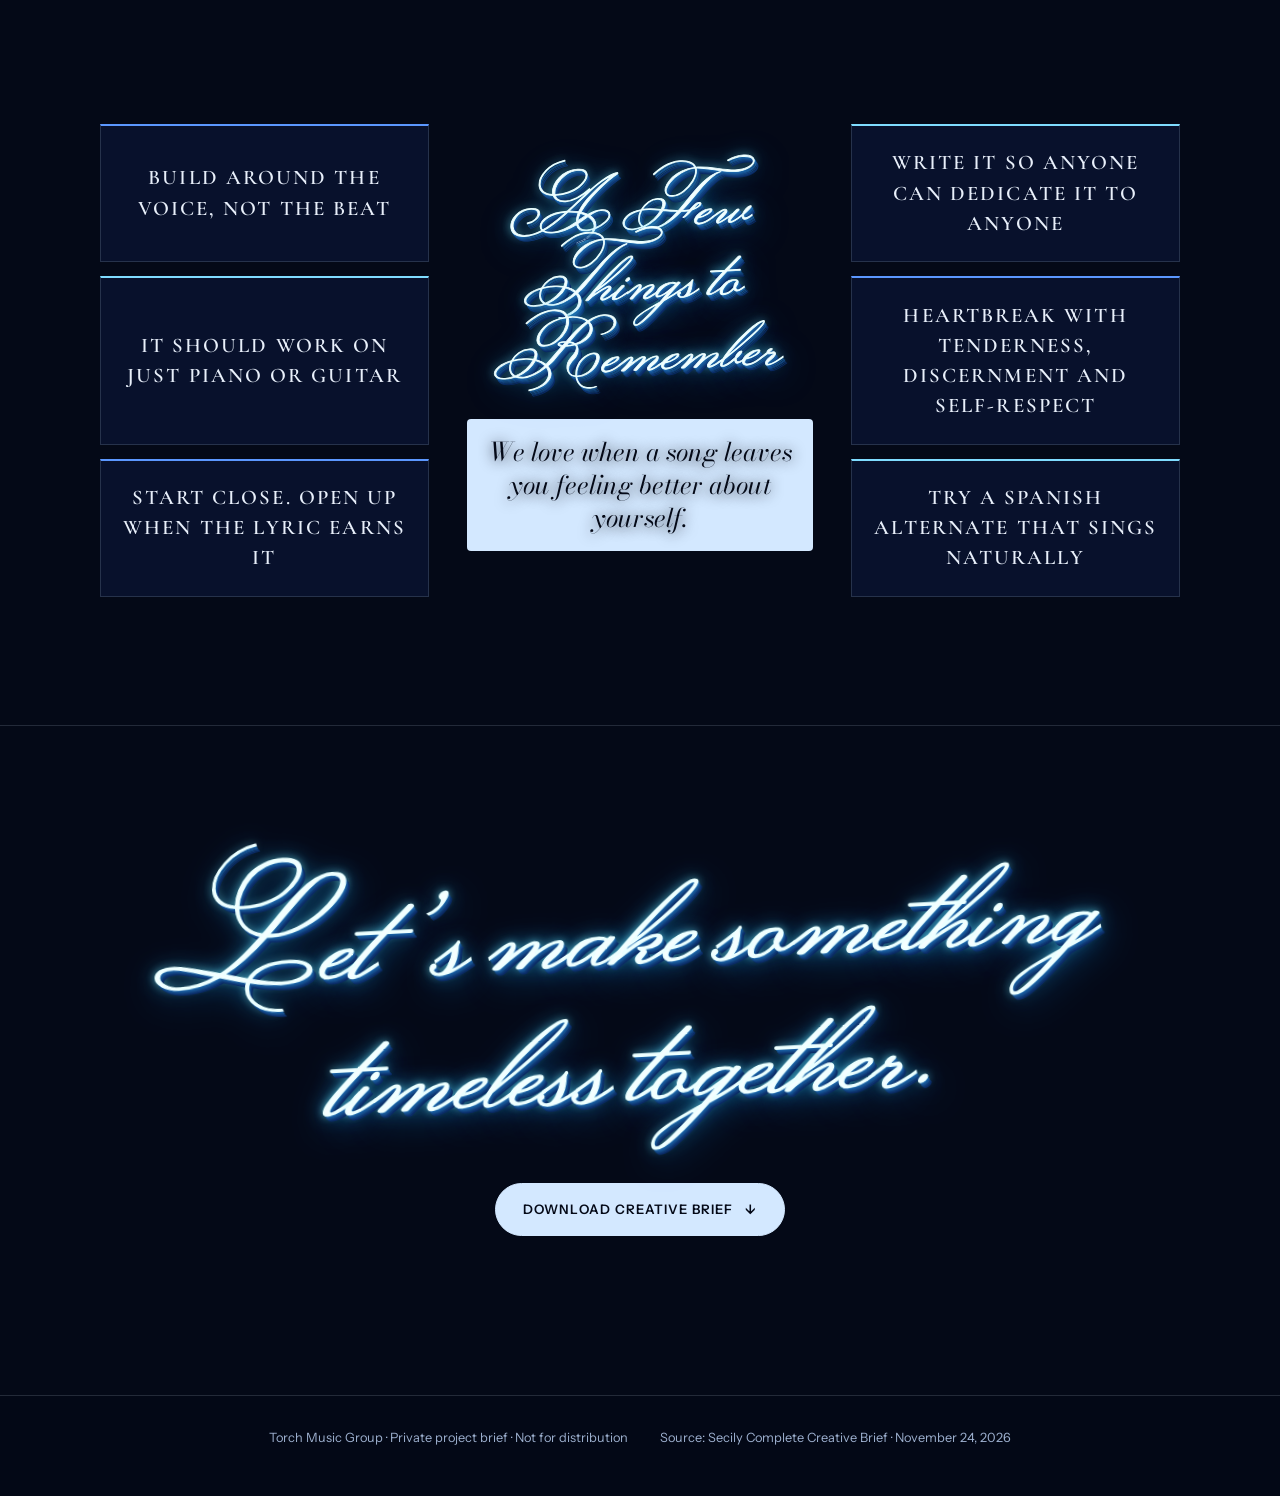
==== commit 4af29976: "Secily brief: 1993-2005, Goals wording Co-Authored-By: Claude Fable 5.2 <noreply@anthropic.com>" ====
--- a/secily-brief/index.html
+++ b/secily-brief/index.html
@@ -290,7 +290,7 @@
 </dialog>
 
 <script>
-const DATA = {"meta": {"artist": "SECILY", "title": "PROJECT BRIEF", "label": "Torch Music Group", "kind": "Project brief", "date": "November 24, 2026", "source": "Secily Complete Creative Brief (sonic bible + songwriting and creative direction)", "pdf": "SECILY_Creative_Brief.pdf"}, "goals": "We’re looking for timeless, romantic, vocal-led R&B and soul with the reach of a big pop ballad. Warm chords, a groove you can feel, and room for Secily’s voice to carry the story. We don’t want trend-chasing records or scorned-woman songs.", "refs": [{"title": "Breathe Again", "artist": "Toni Braxton", "url": "https://www.youtube.com/watch?v=pRFEz2MjZgg", "tier": 1, "proposed": false, "embed": true}, {"title": "Take Me as I Am", "artist": "Mary J. Blige", "url": "https://www.youtube.com/watch?v=NzNiE3ZUHdk", "tier": 2, "proposed": false, "embed": true}, {"title": "So Fine", "artist": "Mint Condition", "url": "https://www.youtube.com/watch?v=9snzTFzLEq0", "tier": 2, "proposed": false, "embed": true}, {"title": "My All", "artist": "Mariah Carey", "url": "https://www.youtube.com/watch?v=mIhI23gBBPQ", "tier": 1, "proposed": false, "embed": true}, {"title": "Until the End of Time", "artist": "Justin Timberlake feat. Beyoncé", "url": "https://www.youtube.com/watch?v=Hkw3WGPEbRw", "tier": 3, "proposed": false, "embed": true}, {"title": "Sweet Love", "artist": "Anita Baker", "url": "https://www.youtube.com/watch?v=pHE5EEePiGU", "tier": 2, "proposed": true, "embed": true}, {"title": "Heaven Sent", "artist": "Keyshia Cole", "url": "https://www.youtube.com/watch?v=POkQXeTv7-4", "tier": 2, "proposed": false, "embed": true}, {"title": "Kissing You", "artist": "Des’ree", "url": "https://www.youtube.com/watch?v=RMg8fnRG5zI", "tier": 1, "proposed": false, "embed": true}, {"title": "Love", "artist": "Keyshia Cole", "url": "https://www.youtube.com/watch?v=9PBZy9j3H3I", "tier": 2, "proposed": false, "embed": true}, {"title": "One Sweet Day", "artist": "Mariah Carey & Boyz II Men", "url": "https://www.youtube.com/watch?v=UXxRyNvTPr8", "tier": 3, "proposed": false, "embed": true}, {"title": "Almost Doesn’t Count", "artist": "Brandy", "url": "https://www.youtube.com/watch?v=is9b77WXqmY", "tier": 2, "proposed": false, "embed": true}, {"title": "Heartbreak Hotel", "artist": "Whitney Houston", "url": "https://www.youtube.com/watch?v=xEmdW3_bi4c", "tier": 1, "proposed": false, "embed": true}, {"title": "Just Fine", "artist": "Mary J. Blige", "url": "https://www.youtube.com/watch?v=G6ZjBPXSmnE", "tier": 2, "proposed": false, "embed": true}, {"title": "Ready or Not", "artist": "After 7", "url": "https://www.youtube.com/watch?v=fohpiig8N4U", "tier": 3, "proposed": false, "embed": true}, {"title": "ICU", "artist": "Coco Jones", "url": "https://www.youtube.com/watch?v=rtfyUvIYaKw", "tier": 2, "proposed": false, "embed": true}, {"title": "Have You Ever?", "artist": "Brandy", "url": "https://www.youtube.com/watch?v=Xkj1An6Wnec", "tier": 2, "proposed": false, "embed": true}, {"title": "Endless Love", "artist": "Luther Vandross & Mariah Carey", "url": "https://www.youtube.com/watch?v=nScV1qu-MZQ", "tier": 3, "proposed": false, "embed": true}, {"title": "Remember the Time", "artist": "Michael Jackson", "url": "https://www.youtube.com/watch?v=LeiFF0gvqcc", "tier": 2, "proposed": true, "embed": true}, {"title": "Don’t Let Go (Love)", "artist": "En Vogue", "url": "https://www.youtube.com/watch?v=mwhwGmoYv1s", "tier": 2, "proposed": false, "embed": true}, {"title": "Come Through", "artist": "H.E.R. feat. Chris Brown", "url": "https://www.youtube.com/watch?v=50GjhhyfN_Q", "tier": 3, "proposed": false, "embed": true}, {"title": "The Power of Love", "artist": "Céline Dion", "url": "https://www.youtube.com/watch?v=Y8HOfcYWZoo", "tier": 3, "proposed": false, "embed": true}, {"title": "Made for Me", "artist": "Muni Long", "url": "https://www.youtube.com/watch?v=vYa3ak-3p60", "tier": 3, "proposed": false, "embed": true}], "themes": ["Self-love", "Choosing yourself first", "Accepting who you are", "Love that’s everywhere: air, gravity, light, the ocean", "Devotion and gratitude", "Unconditional love", "Knowing your worth", "Loving without losing yourself", "Forgiving heartbreak", "Remembering the good", "Joy and confidence", "Personal growth"], "concepts": [{"title": "Take Me as I Am", "q": "What changes when you stop editing yourself to be loved?"}, {"title": "Choose Yourself First", "q": "How does loving yourself better change the way you love someone else?"}, {"title": "Everywhere Like Air", "q": "Love that’s present even when the person is gone. Find the ordinary detail."}, {"title": "Remember With Love", "q": "Forgive the heartbreak. Let the tenderness of the memory survive."}, {"title": "Just Fine", "q": "The moment you realize you feel good in your own life again."}, {"title": "How Much I Love You", "q": "A dedication for a partner, a child or yourself, without changing the lyric."}], "statement": "We want to bring the romantic R&B sophistication of 1996–2005 into 2027 without sounding dated. Secily’s voice is the centerpiece. The production is the architecture around it. Expensive without being overproduced. Powerful without being loud. Contemporary without being trendy.", "theme": "Learning to love myself so I can love you better.", "remember": {"center": "We love when a song leaves you feeling better about yourself.", "cards": ["Build around the voice, not the beat", "It should work on just piano or guitar", "Start close. Open up when the lyric earns it", "Write it so anyone can dedicate it to anyone", "Heartbreak with tenderness, discernment and self-respect", "Try a Spanish alternate that sings naturally"]}, "close": "Let’s make something timeless together."};
+const DATA = {"meta": {"artist": "SECILY", "title": "PROJECT BRIEF", "label": "Torch Music Group", "kind": "Project brief", "date": "November 24, 2026", "source": "Secily Complete Creative Brief (sonic bible + songwriting and creative direction)", "pdf": "SECILY_Creative_Brief.pdf"}, "goals": "We’re looking for timeless, romantic, vocal-led R&B and soul with the reach of a big pop ballad. Warm chords, a rhythm you can feel, and room for Secily’s voice to carry the story. We don’t want trend-chasing records or scorned-woman songs.", "refs": [{"title": "Breathe Again", "artist": "Toni Braxton", "url": "https://www.youtube.com/watch?v=pRFEz2MjZgg", "tier": 1, "proposed": false, "embed": true}, {"title": "Take Me as I Am", "artist": "Mary J. Blige", "url": "https://www.youtube.com/watch?v=NzNiE3ZUHdk", "tier": 2, "proposed": false, "embed": true}, {"title": "So Fine", "artist": "Mint Condition", "url": "https://www.youtube.com/watch?v=9snzTFzLEq0", "tier": 2, "proposed": false, "embed": true}, {"title": "My All", "artist": "Mariah Carey", "url": "https://www.youtube.com/watch?v=mIhI23gBBPQ", "tier": 1, "proposed": false, "embed": true}, {"title": "Until the End of Time", "artist": "Justin Timberlake feat. Beyoncé", "url": "https://www.youtube.com/watch?v=Hkw3WGPEbRw", "tier": 3, "proposed": false, "embed": true}, {"title": "Sweet Love", "artist": "Anita Baker", "url": "https://www.youtube.com/watch?v=pHE5EEePiGU", "tier": 2, "proposed": true, "embed": true}, {"title": "Heaven Sent", "artist": "Keyshia Cole", "url": "https://www.youtube.com/watch?v=POkQXeTv7-4", "tier": 2, "proposed": false, "embed": true}, {"title": "Kissing You", "artist": "Des’ree", "url": "https://www.youtube.com/watch?v=RMg8fnRG5zI", "tier": 1, "proposed": false, "embed": true}, {"title": "Love", "artist": "Keyshia Cole", "url": "https://www.youtube.com/watch?v=9PBZy9j3H3I", "tier": 2, "proposed": false, "embed": true}, {"title": "One Sweet Day", "artist": "Mariah Carey & Boyz II Men", "url": "https://www.youtube.com/watch?v=UXxRyNvTPr8", "tier": 3, "proposed": false, "embed": true}, {"title": "Almost Doesn’t Count", "artist": "Brandy", "url": "https://www.youtube.com/watch?v=is9b77WXqmY", "tier": 2, "proposed": false, "embed": true}, {"title": "Heartbreak Hotel", "artist": "Whitney Houston", "url": "https://www.youtube.com/watch?v=xEmdW3_bi4c", "tier": 1, "proposed": false, "embed": true}, {"title": "Just Fine", "artist": "Mary J. Blige", "url": "https://www.youtube.com/watch?v=G6ZjBPXSmnE", "tier": 2, "proposed": false, "embed": true}, {"title": "Ready or Not", "artist": "After 7", "url": "https://www.youtube.com/watch?v=fohpiig8N4U", "tier": 3, "proposed": false, "embed": true}, {"title": "ICU", "artist": "Coco Jones", "url": "https://www.youtube.com/watch?v=rtfyUvIYaKw", "tier": 2, "proposed": false, "embed": true}, {"title": "Have You Ever?", "artist": "Brandy", "url": "https://www.youtube.com/watch?v=Xkj1An6Wnec", "tier": 2, "proposed": false, "embed": true}, {"title": "Endless Love", "artist": "Luther Vandross & Mariah Carey", "url": "https://www.youtube.com/watch?v=nScV1qu-MZQ", "tier": 3, "proposed": false, "embed": true}, {"title": "Remember the Time", "artist": "Michael Jackson", "url": "https://www.youtube.com/watch?v=LeiFF0gvqcc", "tier": 2, "proposed": true, "embed": true}, {"title": "Don’t Let Go (Love)", "artist": "En Vogue", "url": "https://www.youtube.com/watch?v=mwhwGmoYv1s", "tier": 2, "proposed": false, "embed": true}, {"title": "Come Through", "artist": "H.E.R. feat. Chris Brown", "url": "https://www.youtube.com/watch?v=50GjhhyfN_Q", "tier": 3, "proposed": false, "embed": true}, {"title": "The Power of Love", "artist": "Céline Dion", "url": "https://www.youtube.com/watch?v=Y8HOfcYWZoo", "tier": 3, "proposed": false, "embed": true}, {"title": "Made for Me", "artist": "Muni Long", "url": "https://www.youtube.com/watch?v=vYa3ak-3p60", "tier": 3, "proposed": false, "embed": true}], "themes": ["Self-love", "Choosing yourself first", "Accepting who you are", "Love that’s everywhere: air, gravity, light, the ocean", "Devotion and gratitude", "Unconditional love", "Knowing your worth", "Loving without losing yourself", "Forgiving heartbreak", "Remembering the good", "Joy and confidence", "Personal growth"], "concepts": [{"title": "Take Me as I Am", "q": "What changes when you stop editing yourself to be loved?"}, {"title": "Choose Yourself First", "q": "How does loving yourself better change the way you love someone else?"}, {"title": "Everywhere Like Air", "q": "Love that’s present even when the person is gone. Find the ordinary detail."}, {"title": "Remember With Love", "q": "Forgive the heartbreak. Let the tenderness of the memory survive."}, {"title": "Just Fine", "q": "The moment you realize you feel good in your own life again."}, {"title": "How Much I Love You", "q": "A dedication for a partner, a child or yourself, without changing the lyric."}], "statement": "We want to bring the romantic R&B sophistication of 1993–2005 into 2027 without sounding dated. Secily’s voice is the centerpiece. The production is the architecture around it. Expensive without being overproduced. Powerful without being loud. Contemporary without being trendy.", "theme": "Learning to love myself so I can love you better.", "remember": {"center": "We love when a song leaves you feeling better about yourself.", "cards": ["Build around the voice, not the beat", "It should work on just piano or guitar", "Start close. Open up when the lyric earns it", "Write it so anyone can dedicate it to anyone", "Heartbreak with tenderness, discernment and self-respect", "Try a Spanish alternate that sings naturally"]}, "close": "Let’s make something timeless together."};
 (function(){
   const $ = id => document.getElementById(id);
   const esc = s => String(s).replace(/[&<>"']/g, c => ({'&':'&amp;','<':'&lt;','>':'&gt;','"':'&quot;',"'":'&#39;'}[c]));
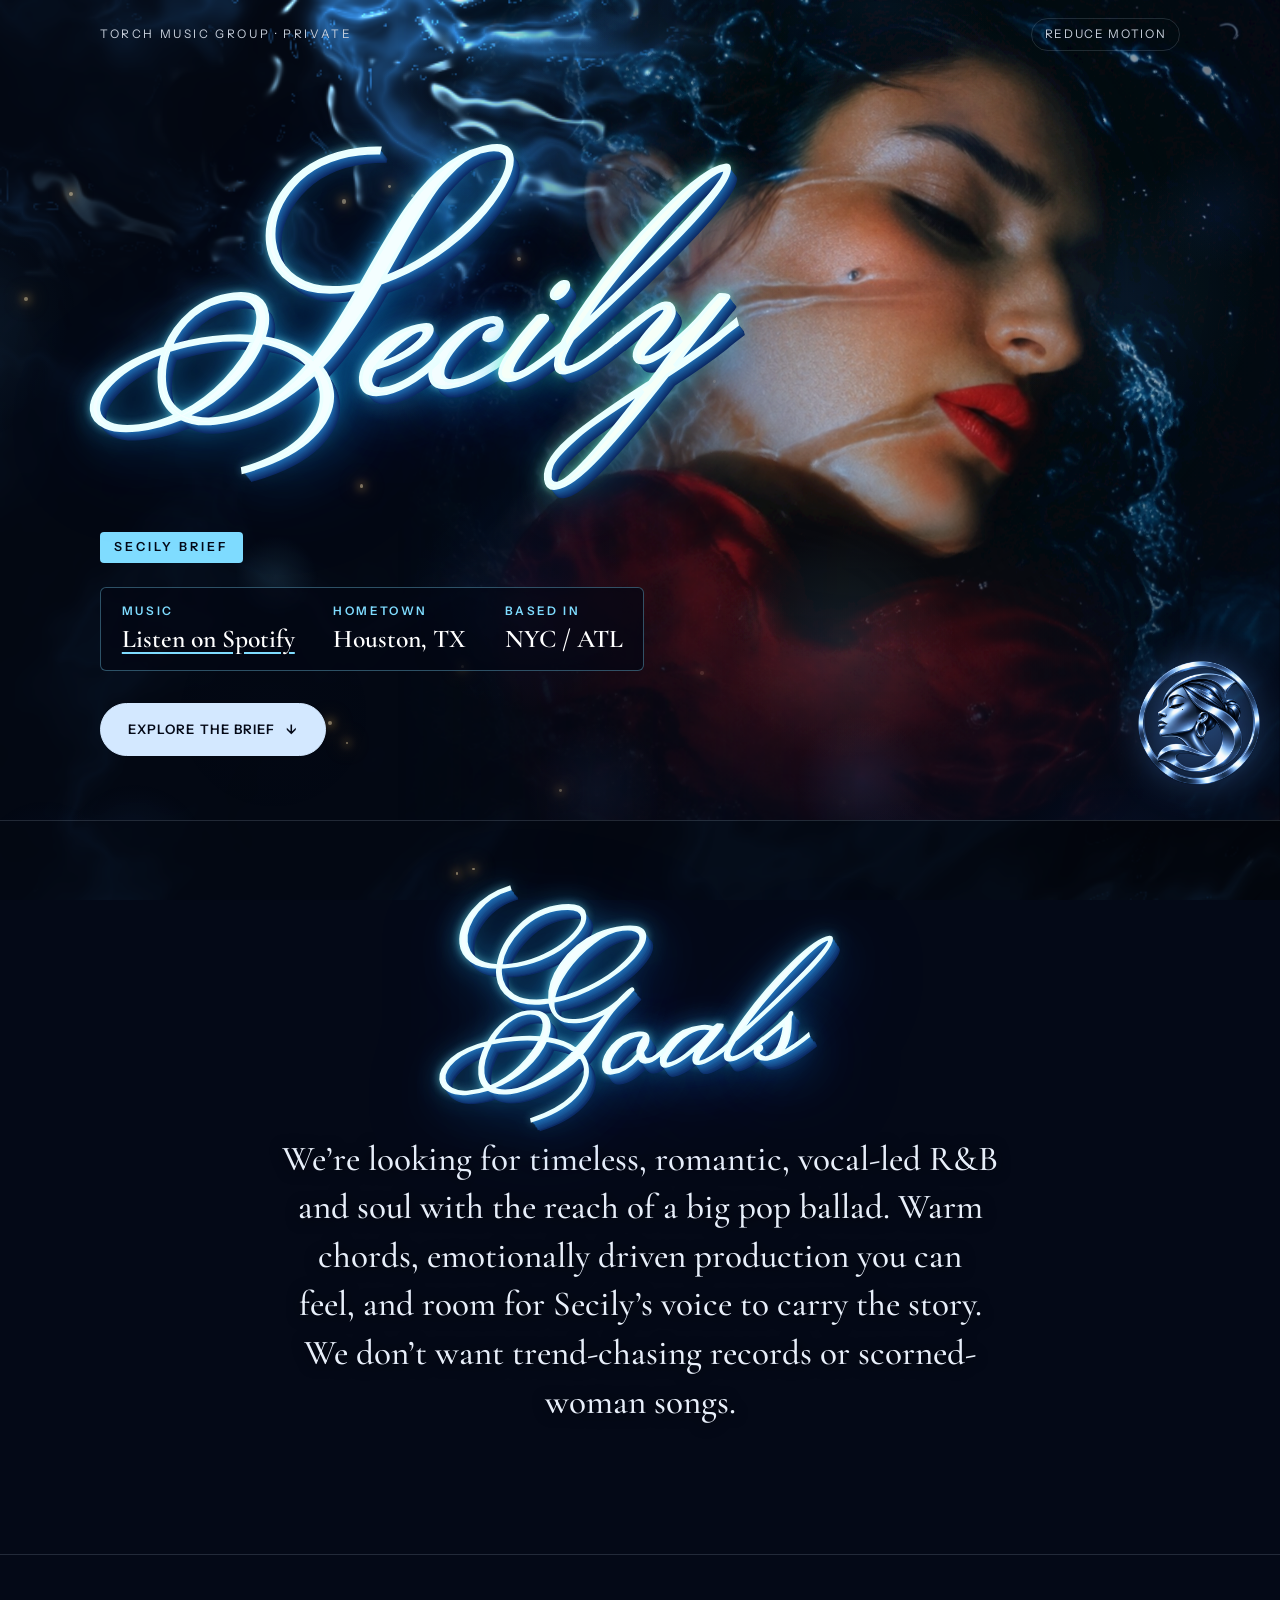
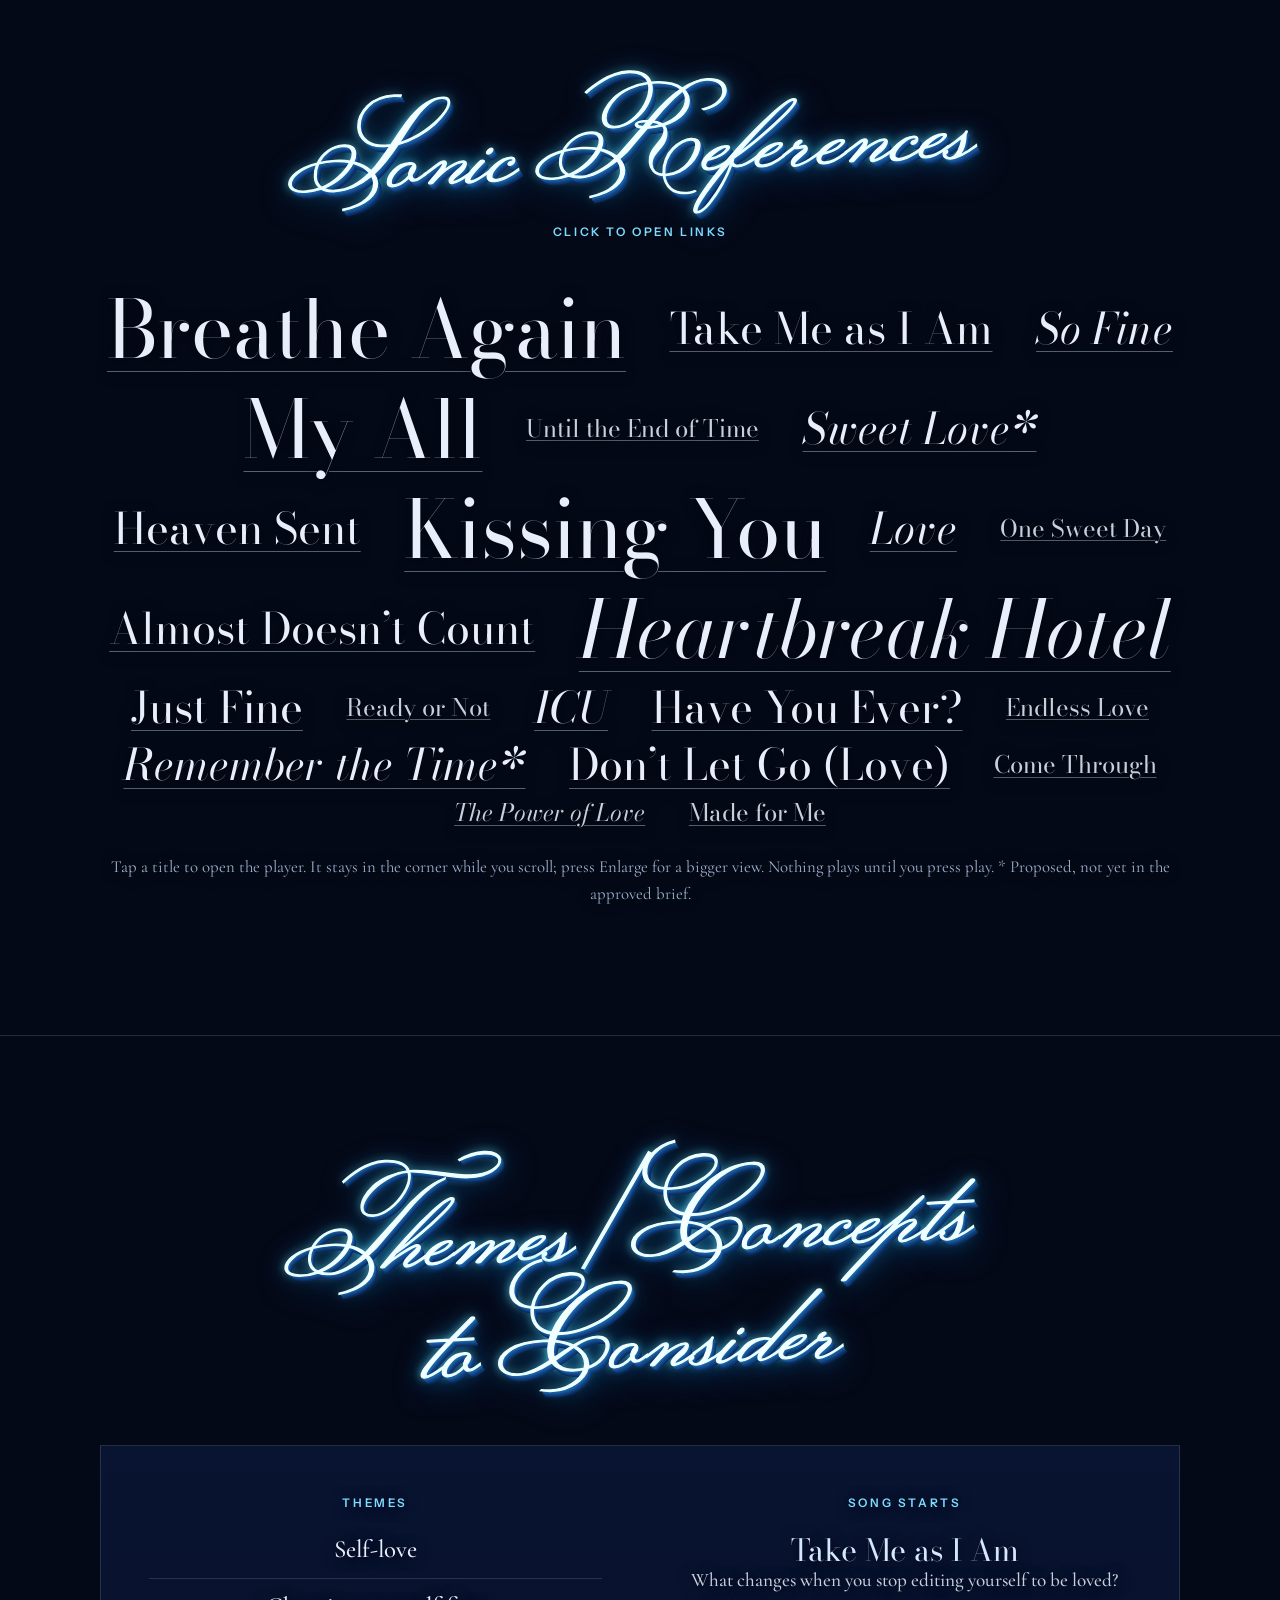
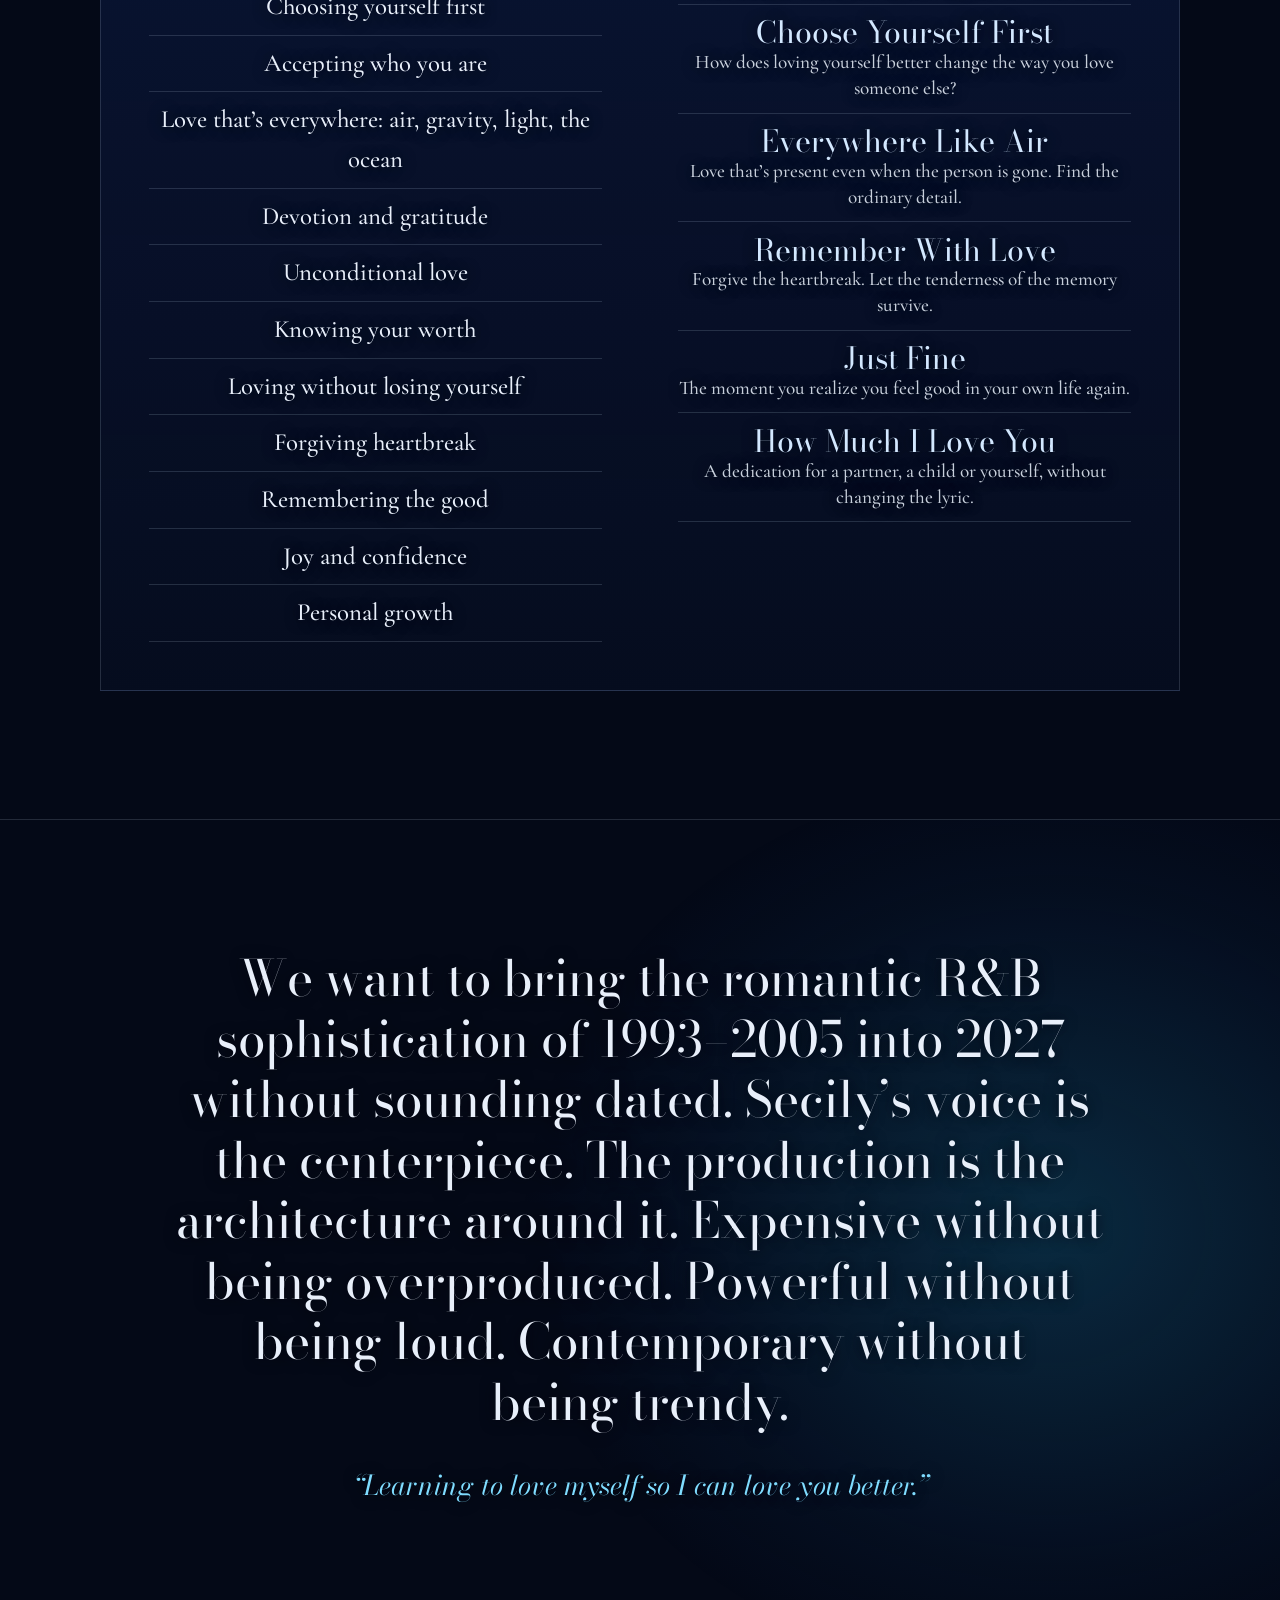
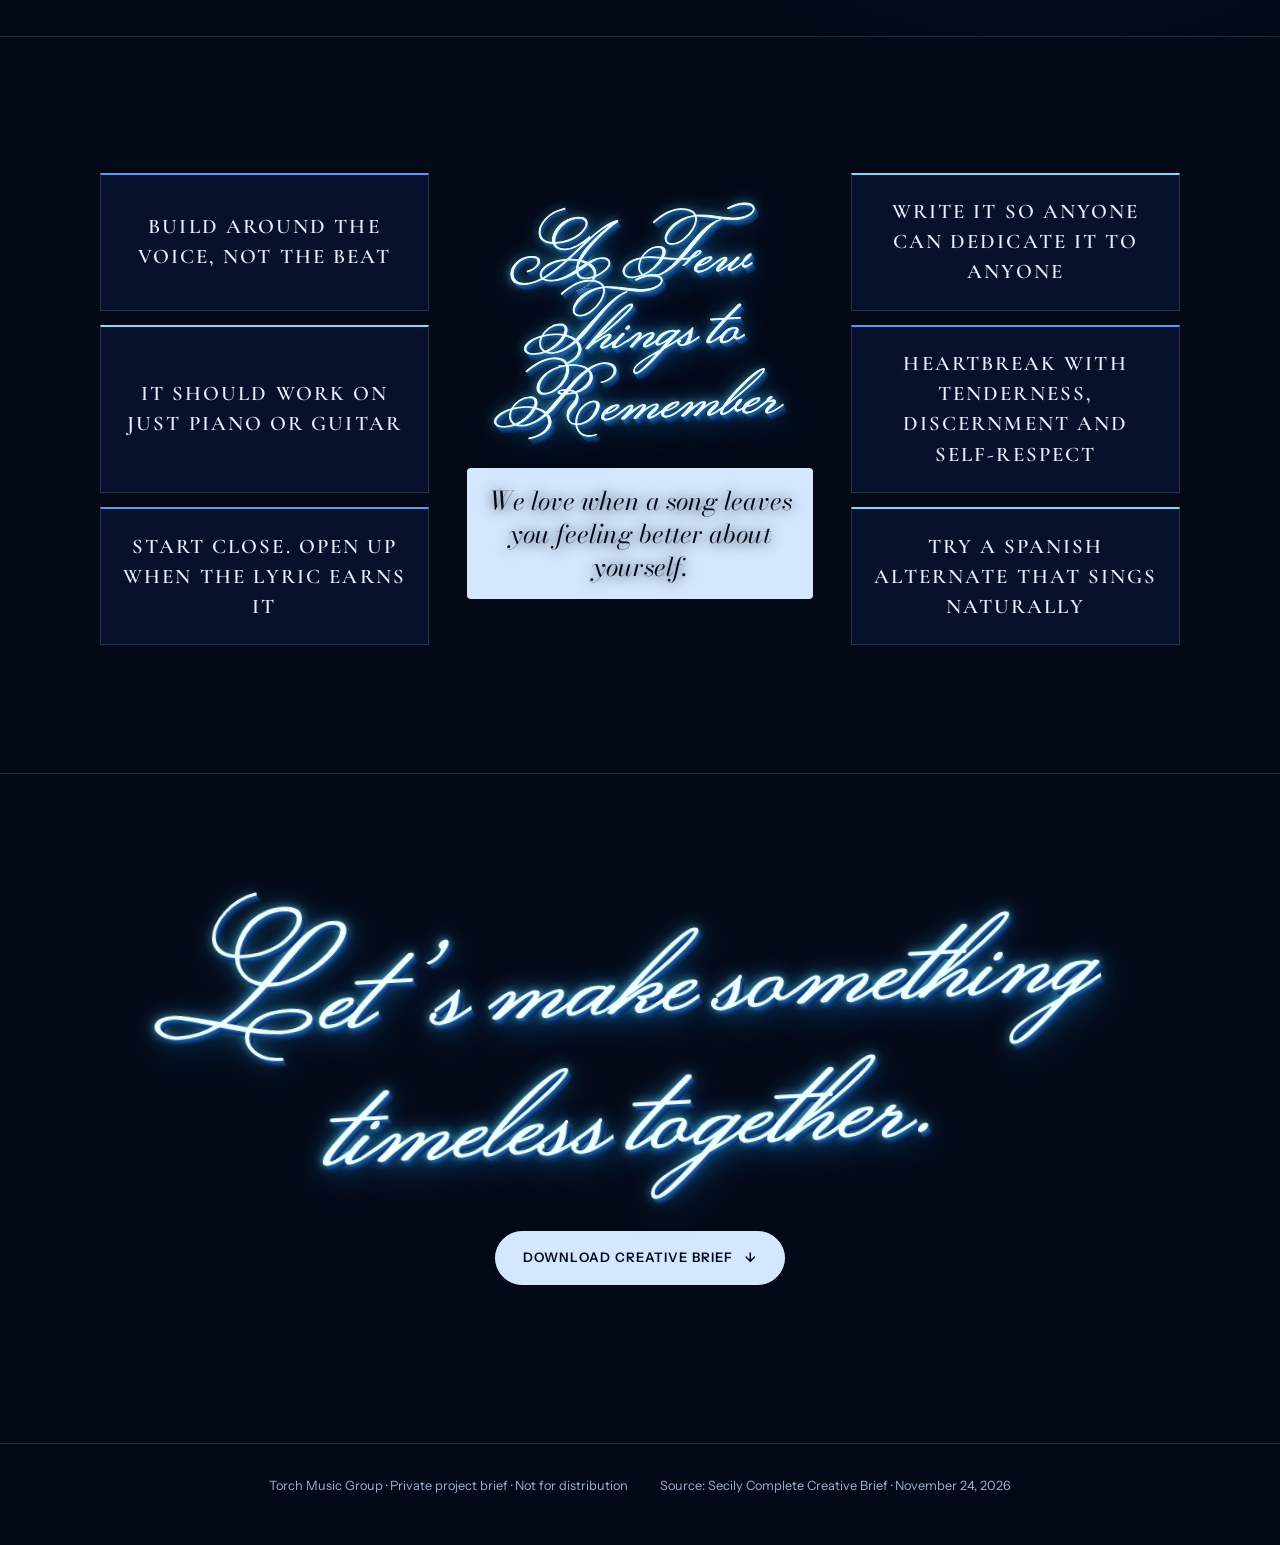
==== commit f4568031: "Secily brief: Goals wording Co-Authored-By: Claude Fable 5.2 <noreply@anthropic.com>" ====
--- a/secily-brief/index.html
+++ b/secily-brief/index.html
@@ -290,7 +290,7 @@
 </dialog>
 
 <script>
-const DATA = {"meta": {"artist": "SECILY", "title": "PROJECT BRIEF", "label": "Torch Music Group", "kind": "Project brief", "date": "November 24, 2026", "source": "Secily Complete Creative Brief (sonic bible + songwriting and creative direction)", "pdf": "SECILY_Creative_Brief.pdf"}, "goals": "We’re looking for timeless, romantic, vocal-led R&B and soul with the reach of a big pop ballad. Warm chords, a rhythm you can feel, and room for Secily’s voice to carry the story. We don’t want trend-chasing records or scorned-woman songs.", "refs": [{"title": "Breathe Again", "artist": "Toni Braxton", "url": "https://www.youtube.com/watch?v=pRFEz2MjZgg", "tier": 1, "proposed": false, "embed": true}, {"title": "Take Me as I Am", "artist": "Mary J. Blige", "url": "https://www.youtube.com/watch?v=NzNiE3ZUHdk", "tier": 2, "proposed": false, "embed": true}, {"title": "So Fine", "artist": "Mint Condition", "url": "https://www.youtube.com/watch?v=9snzTFzLEq0", "tier": 2, "proposed": false, "embed": true}, {"title": "My All", "artist": "Mariah Carey", "url": "https://www.youtube.com/watch?v=mIhI23gBBPQ", "tier": 1, "proposed": false, "embed": true}, {"title": "Until the End of Time", "artist": "Justin Timberlake feat. Beyoncé", "url": "https://www.youtube.com/watch?v=Hkw3WGPEbRw", "tier": 3, "proposed": false, "embed": true}, {"title": "Sweet Love", "artist": "Anita Baker", "url": "https://www.youtube.com/watch?v=pHE5EEePiGU", "tier": 2, "proposed": true, "embed": true}, {"title": "Heaven Sent", "artist": "Keyshia Cole", "url": "https://www.youtube.com/watch?v=POkQXeTv7-4", "tier": 2, "proposed": false, "embed": true}, {"title": "Kissing You", "artist": "Des’ree", "url": "https://www.youtube.com/watch?v=RMg8fnRG5zI", "tier": 1, "proposed": false, "embed": true}, {"title": "Love", "artist": "Keyshia Cole", "url": "https://www.youtube.com/watch?v=9PBZy9j3H3I", "tier": 2, "proposed": false, "embed": true}, {"title": "One Sweet Day", "artist": "Mariah Carey & Boyz II Men", "url": "https://www.youtube.com/watch?v=UXxRyNvTPr8", "tier": 3, "proposed": false, "embed": true}, {"title": "Almost Doesn’t Count", "artist": "Brandy", "url": "https://www.youtube.com/watch?v=is9b77WXqmY", "tier": 2, "proposed": false, "embed": true}, {"title": "Heartbreak Hotel", "artist": "Whitney Houston", "url": "https://www.youtube.com/watch?v=xEmdW3_bi4c", "tier": 1, "proposed": false, "embed": true}, {"title": "Just Fine", "artist": "Mary J. Blige", "url": "https://www.youtube.com/watch?v=G6ZjBPXSmnE", "tier": 2, "proposed": false, "embed": true}, {"title": "Ready or Not", "artist": "After 7", "url": "https://www.youtube.com/watch?v=fohpiig8N4U", "tier": 3, "proposed": false, "embed": true}, {"title": "ICU", "artist": "Coco Jones", "url": "https://www.youtube.com/watch?v=rtfyUvIYaKw", "tier": 2, "proposed": false, "embed": true}, {"title": "Have You Ever?", "artist": "Brandy", "url": "https://www.youtube.com/watch?v=Xkj1An6Wnec", "tier": 2, "proposed": false, "embed": true}, {"title": "Endless Love", "artist": "Luther Vandross & Mariah Carey", "url": "https://www.youtube.com/watch?v=nScV1qu-MZQ", "tier": 3, "proposed": false, "embed": true}, {"title": "Remember the Time", "artist": "Michael Jackson", "url": "https://www.youtube.com/watch?v=LeiFF0gvqcc", "tier": 2, "proposed": true, "embed": true}, {"title": "Don’t Let Go (Love)", "artist": "En Vogue", "url": "https://www.youtube.com/watch?v=mwhwGmoYv1s", "tier": 2, "proposed": false, "embed": true}, {"title": "Come Through", "artist": "H.E.R. feat. Chris Brown", "url": "https://www.youtube.com/watch?v=50GjhhyfN_Q", "tier": 3, "proposed": false, "embed": true}, {"title": "The Power of Love", "artist": "Céline Dion", "url": "https://www.youtube.com/watch?v=Y8HOfcYWZoo", "tier": 3, "proposed": false, "embed": true}, {"title": "Made for Me", "artist": "Muni Long", "url": "https://www.youtube.com/watch?v=vYa3ak-3p60", "tier": 3, "proposed": false, "embed": true}], "themes": ["Self-love", "Choosing yourself first", "Accepting who you are", "Love that’s everywhere: air, gravity, light, the ocean", "Devotion and gratitude", "Unconditional love", "Knowing your worth", "Loving without losing yourself", "Forgiving heartbreak", "Remembering the good", "Joy and confidence", "Personal growth"], "concepts": [{"title": "Take Me as I Am", "q": "What changes when you stop editing yourself to be loved?"}, {"title": "Choose Yourself First", "q": "How does loving yourself better change the way you love someone else?"}, {"title": "Everywhere Like Air", "q": "Love that’s present even when the person is gone. Find the ordinary detail."}, {"title": "Remember With Love", "q": "Forgive the heartbreak. Let the tenderness of the memory survive."}, {"title": "Just Fine", "q": "The moment you realize you feel good in your own life again."}, {"title": "How Much I Love You", "q": "A dedication for a partner, a child or yourself, without changing the lyric."}], "statement": "We want to bring the romantic R&B sophistication of 1993–2005 into 2027 without sounding dated. Secily’s voice is the centerpiece. The production is the architecture around it. Expensive without being overproduced. Powerful without being loud. Contemporary without being trendy.", "theme": "Learning to love myself so I can love you better.", "remember": {"center": "We love when a song leaves you feeling better about yourself.", "cards": ["Build around the voice, not the beat", "It should work on just piano or guitar", "Start close. Open up when the lyric earns it", "Write it so anyone can dedicate it to anyone", "Heartbreak with tenderness, discernment and self-respect", "Try a Spanish alternate that sings naturally"]}, "close": "Let’s make something timeless together."};
+const DATA = {"meta": {"artist": "SECILY", "title": "PROJECT BRIEF", "label": "Torch Music Group", "kind": "Project brief", "date": "November 24, 2026", "source": "Secily Complete Creative Brief (sonic bible + songwriting and creative direction)", "pdf": "SECILY_Creative_Brief.pdf"}, "goals": "We’re looking for timeless, romantic, vocal-led R&B and soul with the reach of a big pop ballad. Warm chords, emotionally driven production you can feel, and room for Secily’s voice to carry the story. We don’t want trend-chasing records or scorned-woman songs.", "refs": [{"title": "Breathe Again", "artist": "Toni Braxton", "url": "https://www.youtube.com/watch?v=pRFEz2MjZgg", "tier": 1, "proposed": false, "embed": true}, {"title": "Take Me as I Am", "artist": "Mary J. Blige", "url": "https://www.youtube.com/watch?v=NzNiE3ZUHdk", "tier": 2, "proposed": false, "embed": true}, {"title": "So Fine", "artist": "Mint Condition", "url": "https://www.youtube.com/watch?v=9snzTFzLEq0", "tier": 2, "proposed": false, "embed": true}, {"title": "My All", "artist": "Mariah Carey", "url": "https://www.youtube.com/watch?v=mIhI23gBBPQ", "tier": 1, "proposed": false, "embed": true}, {"title": "Until the End of Time", "artist": "Justin Timberlake feat. Beyoncé", "url": "https://www.youtube.com/watch?v=Hkw3WGPEbRw", "tier": 3, "proposed": false, "embed": true}, {"title": "Sweet Love", "artist": "Anita Baker", "url": "https://www.youtube.com/watch?v=pHE5EEePiGU", "tier": 2, "proposed": true, "embed": true}, {"title": "Heaven Sent", "artist": "Keyshia Cole", "url": "https://www.youtube.com/watch?v=POkQXeTv7-4", "tier": 2, "proposed": false, "embed": true}, {"title": "Kissing You", "artist": "Des’ree", "url": "https://www.youtube.com/watch?v=RMg8fnRG5zI", "tier": 1, "proposed": false, "embed": true}, {"title": "Love", "artist": "Keyshia Cole", "url": "https://www.youtube.com/watch?v=9PBZy9j3H3I", "tier": 2, "proposed": false, "embed": true}, {"title": "One Sweet Day", "artist": "Mariah Carey & Boyz II Men", "url": "https://www.youtube.com/watch?v=UXxRyNvTPr8", "tier": 3, "proposed": false, "embed": true}, {"title": "Almost Doesn’t Count", "artist": "Brandy", "url": "https://www.youtube.com/watch?v=is9b77WXqmY", "tier": 2, "proposed": false, "embed": true}, {"title": "Heartbreak Hotel", "artist": "Whitney Houston", "url": "https://www.youtube.com/watch?v=xEmdW3_bi4c", "tier": 1, "proposed": false, "embed": true}, {"title": "Just Fine", "artist": "Mary J. Blige", "url": "https://www.youtube.com/watch?v=G6ZjBPXSmnE", "tier": 2, "proposed": false, "embed": true}, {"title": "Ready or Not", "artist": "After 7", "url": "https://www.youtube.com/watch?v=fohpiig8N4U", "tier": 3, "proposed": false, "embed": true}, {"title": "ICU", "artist": "Coco Jones", "url": "https://www.youtube.com/watch?v=rtfyUvIYaKw", "tier": 2, "proposed": false, "embed": true}, {"title": "Have You Ever?", "artist": "Brandy", "url": "https://www.youtube.com/watch?v=Xkj1An6Wnec", "tier": 2, "proposed": false, "embed": true}, {"title": "Endless Love", "artist": "Luther Vandross & Mariah Carey", "url": "https://www.youtube.com/watch?v=nScV1qu-MZQ", "tier": 3, "proposed": false, "embed": true}, {"title": "Remember the Time", "artist": "Michael Jackson", "url": "https://www.youtube.com/watch?v=LeiFF0gvqcc", "tier": 2, "proposed": true, "embed": true}, {"title": "Don’t Let Go (Love)", "artist": "En Vogue", "url": "https://www.youtube.com/watch?v=mwhwGmoYv1s", "tier": 2, "proposed": false, "embed": true}, {"title": "Come Through", "artist": "H.E.R. feat. Chris Brown", "url": "https://www.youtube.com/watch?v=50GjhhyfN_Q", "tier": 3, "proposed": false, "embed": true}, {"title": "The Power of Love", "artist": "Céline Dion", "url": "https://www.youtube.com/watch?v=Y8HOfcYWZoo", "tier": 3, "proposed": false, "embed": true}, {"title": "Made for Me", "artist": "Muni Long", "url": "https://www.youtube.com/watch?v=vYa3ak-3p60", "tier": 3, "proposed": false, "embed": true}], "themes": ["Self-love", "Choosing yourself first", "Accepting who you are", "Love that’s everywhere: air, gravity, light, the ocean", "Devotion and gratitude", "Unconditional love", "Knowing your worth", "Loving without losing yourself", "Forgiving heartbreak", "Remembering the good", "Joy and confidence", "Personal growth"], "concepts": [{"title": "Take Me as I Am", "q": "What changes when you stop editing yourself to be loved?"}, {"title": "Choose Yourself First", "q": "How does loving yourself better change the way you love someone else?"}, {"title": "Everywhere Like Air", "q": "Love that’s present even when the person is gone. Find the ordinary detail."}, {"title": "Remember With Love", "q": "Forgive the heartbreak. Let the tenderness of the memory survive."}, {"title": "Just Fine", "q": "The moment you realize you feel good in your own life again."}, {"title": "How Much I Love You", "q": "A dedication for a partner, a child or yourself, without changing the lyric."}], "statement": "We want to bring the romantic R&B sophistication of 1993–2005 into 2027 without sounding dated. Secily’s voice is the centerpiece. The production is the architecture around it. Expensive without being overproduced. Powerful without being loud. Contemporary without being trendy.", "theme": "Learning to love myself so I can love you better.", "remember": {"center": "We love when a song leaves you feeling better about yourself.", "cards": ["Build around the voice, not the beat", "It should work on just piano or guitar", "Start close. Open up when the lyric earns it", "Write it so anyone can dedicate it to anyone", "Heartbreak with tenderness, discernment and self-respect", "Try a Spanish alternate that sings naturally"]}, "close": "Let’s make something timeless together."};
 (function(){
   const $ = id => document.getElementById(id);
   const esc = s => String(s).replace(/[&<>"']/g, c => ({'&':'&amp;','<':'&lt;','>':'&gt;','"':'&quot;',"'":'&#39;'}[c]));
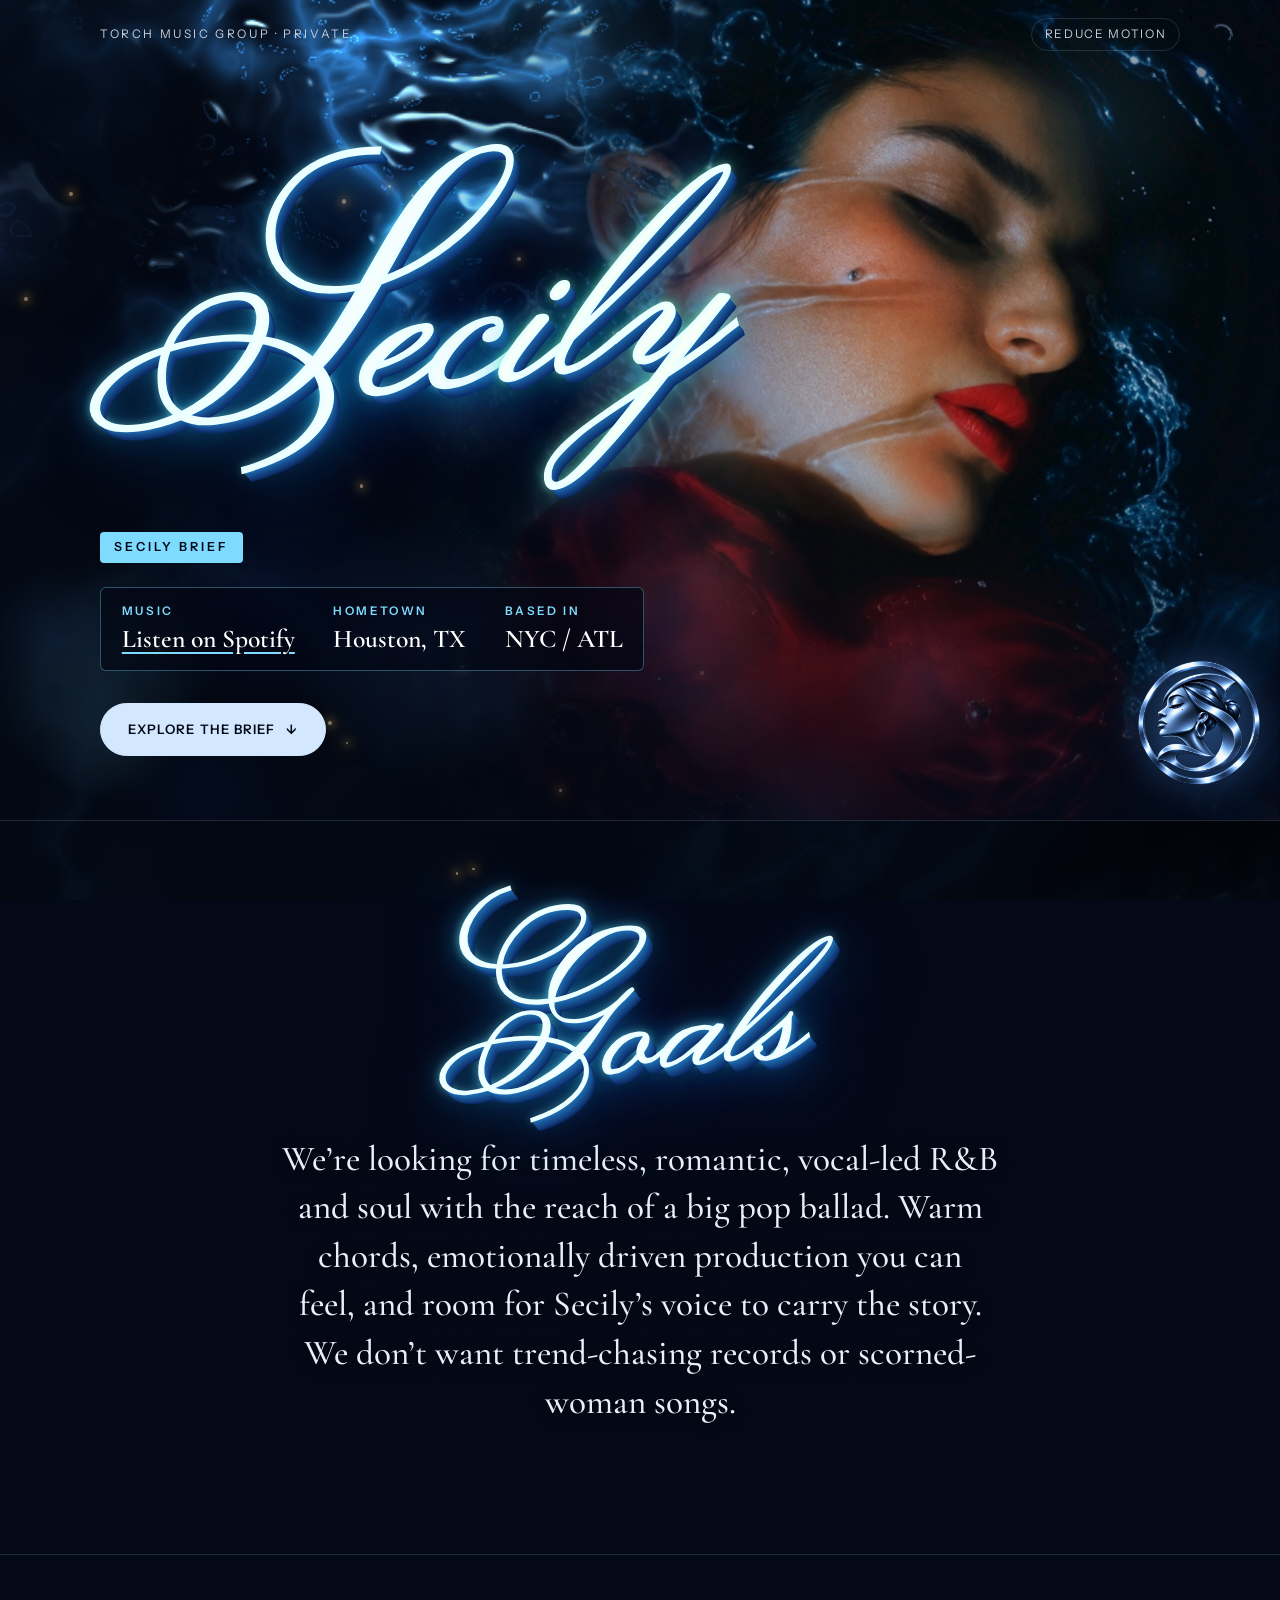
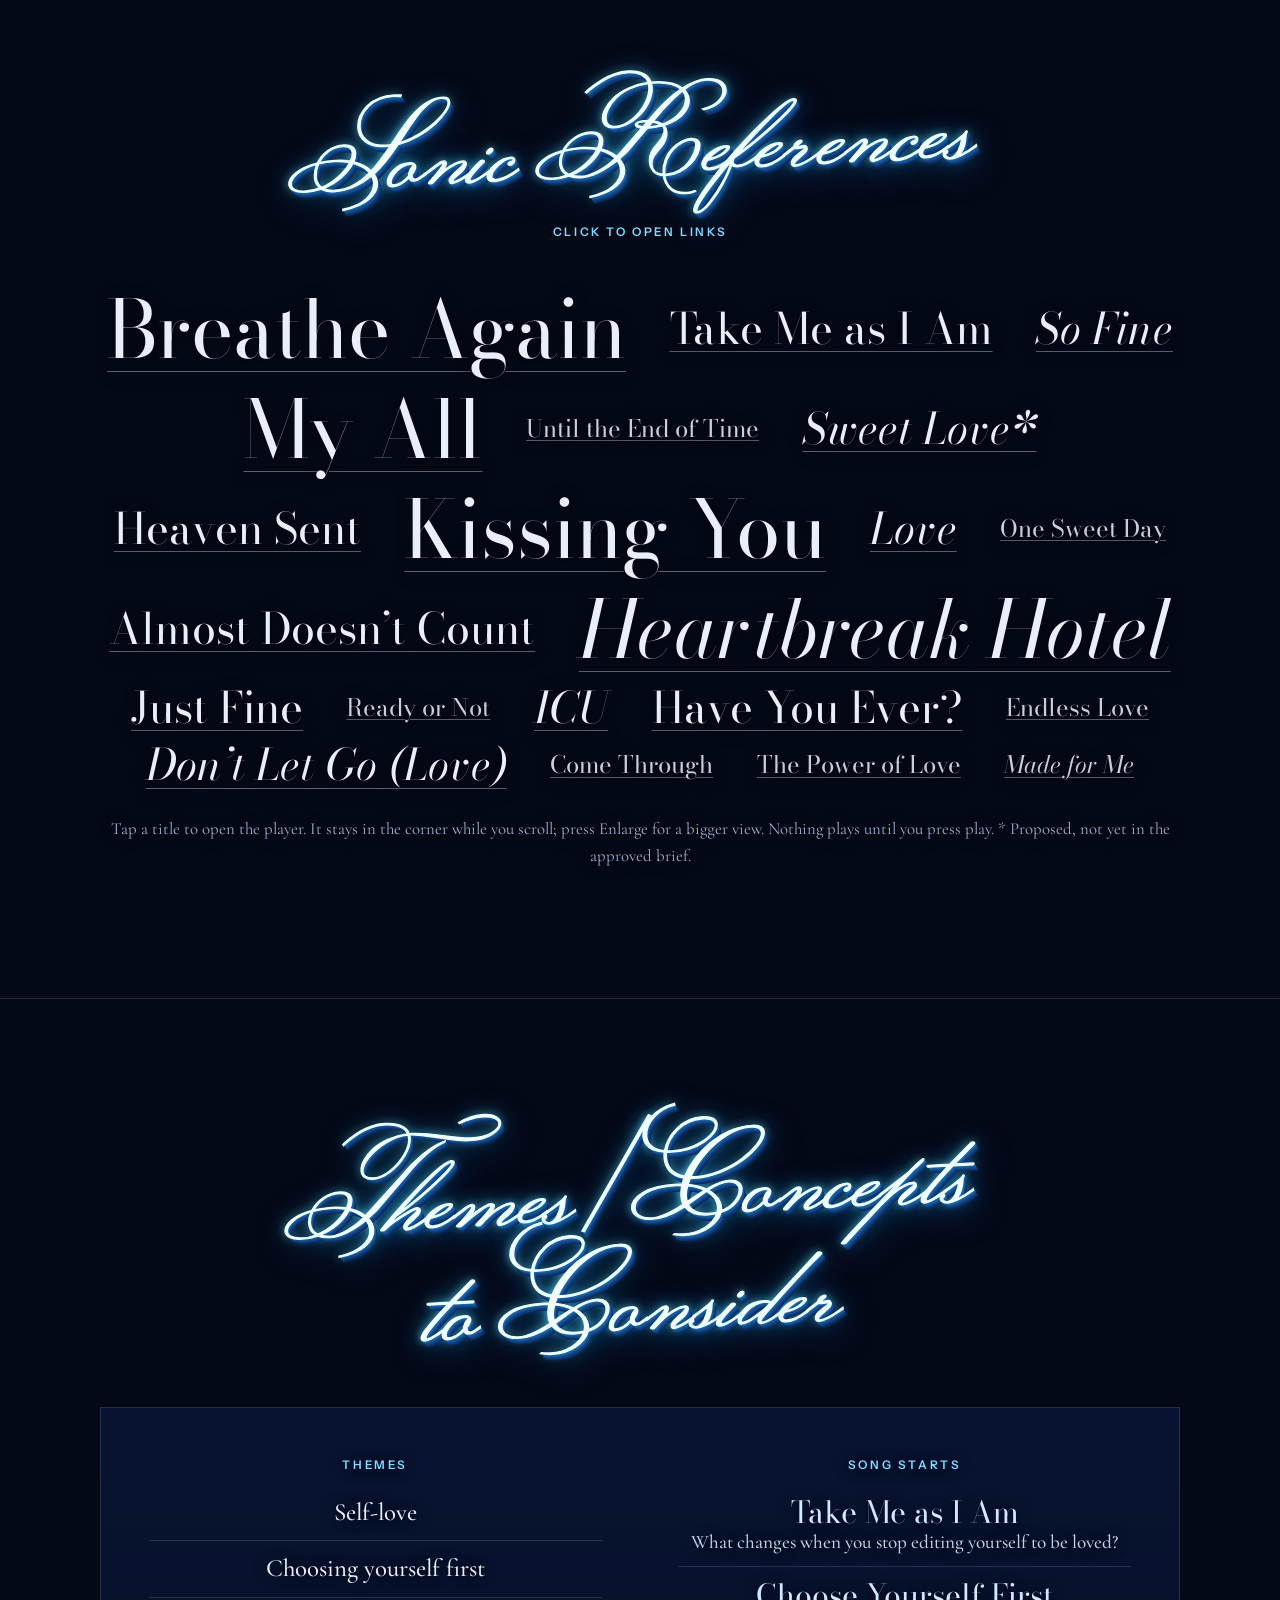
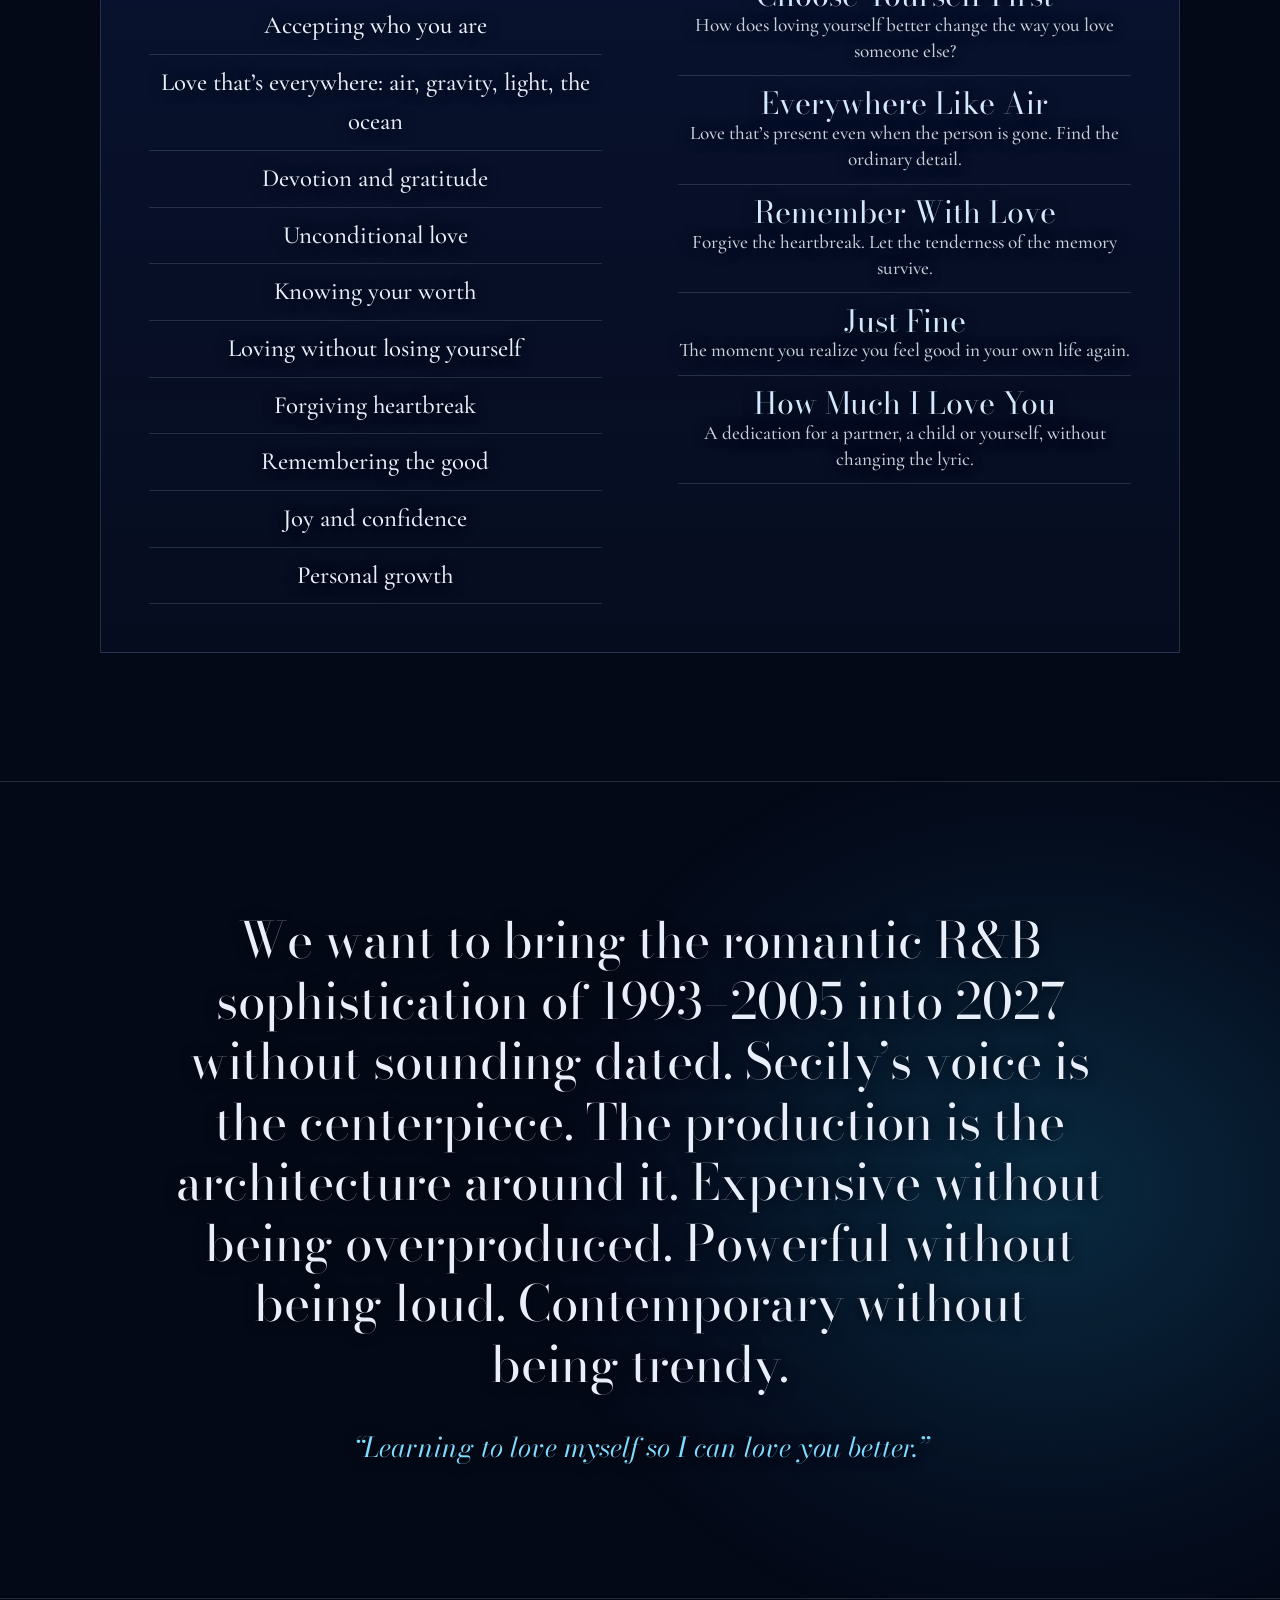
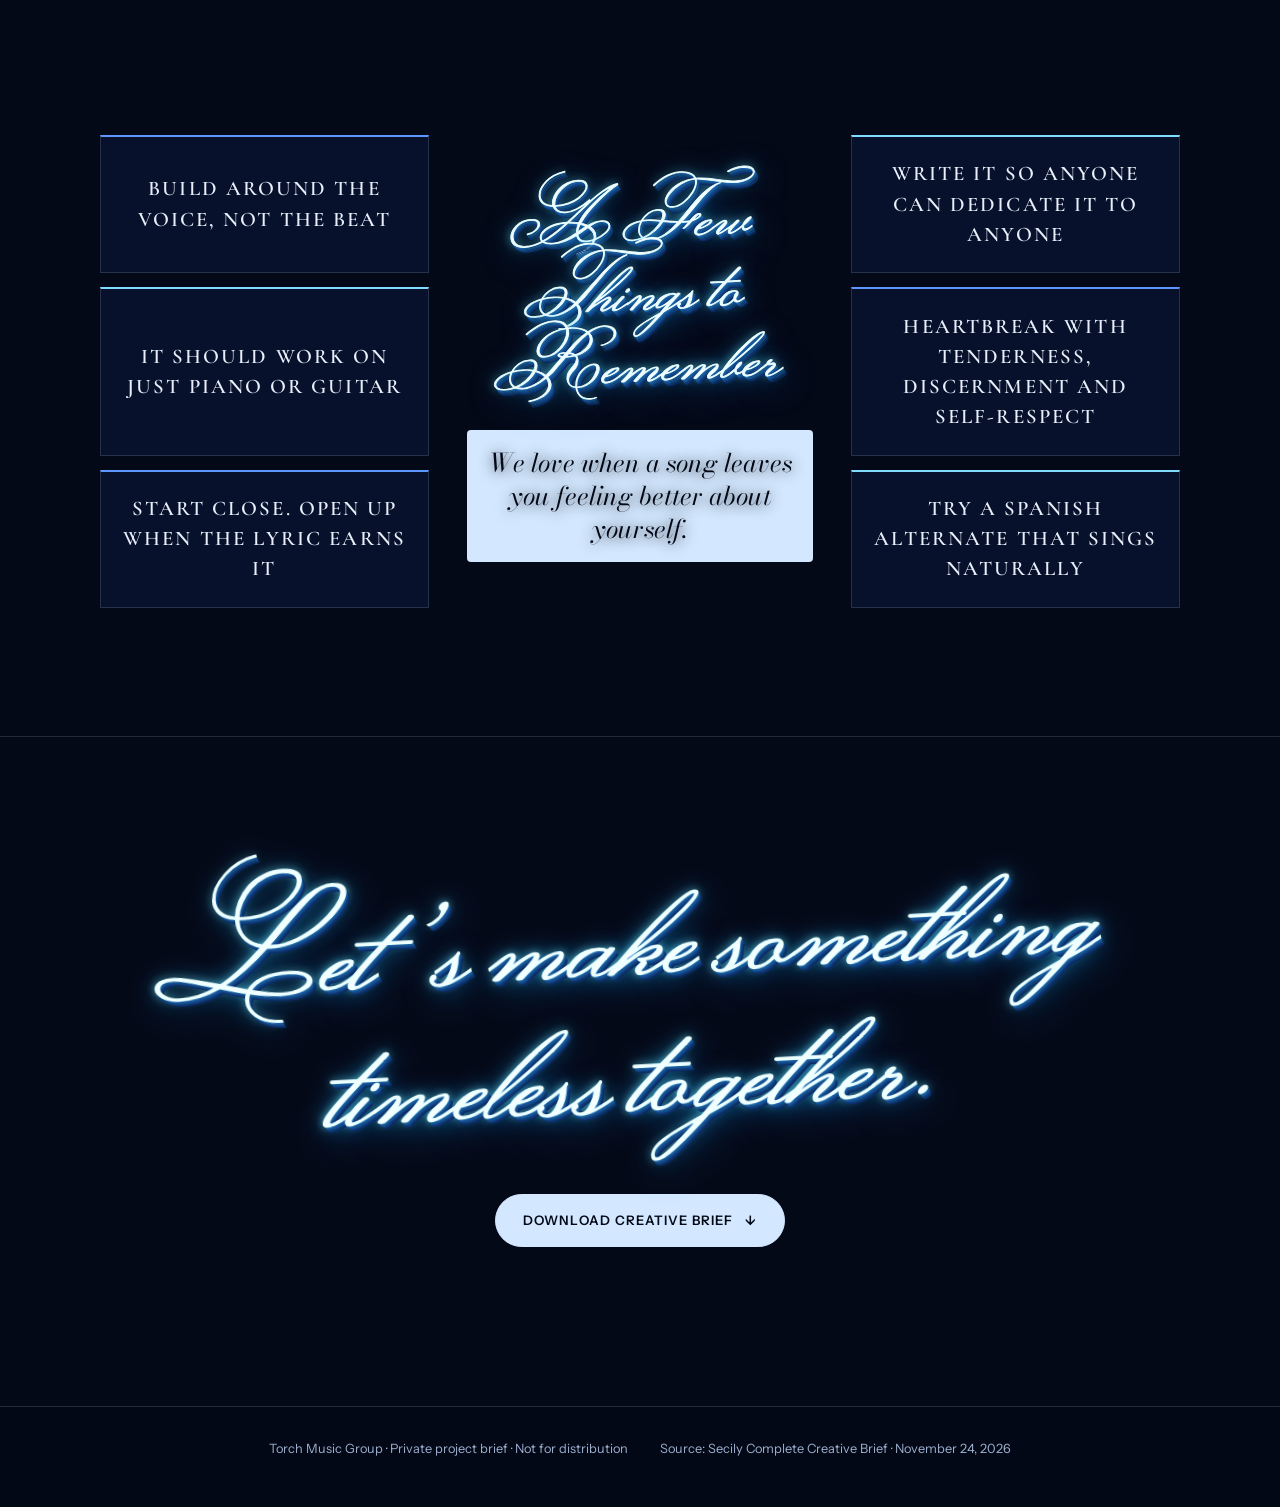
==== commit 6a6e3db3: "Secily brief: remove Remember the Time reference Co-Authored-By: Claude Fable 5.2 <noreply@anthropic" ====
--- a/secily-brief/index.html
+++ b/secily-brief/index.html
@@ -290,7 +290,7 @@
 </dialog>
 
 <script>
-const DATA = {"meta": {"artist": "SECILY", "title": "PROJECT BRIEF", "label": "Torch Music Group", "kind": "Project brief", "date": "November 24, 2026", "source": "Secily Complete Creative Brief (sonic bible + songwriting and creative direction)", "pdf": "SECILY_Creative_Brief.pdf"}, "goals": "We’re looking for timeless, romantic, vocal-led R&B and soul with the reach of a big pop ballad. Warm chords, emotionally driven production you can feel, and room for Secily’s voice to carry the story. We don’t want trend-chasing records or scorned-woman songs.", "refs": [{"title": "Breathe Again", "artist": "Toni Braxton", "url": "https://www.youtube.com/watch?v=pRFEz2MjZgg", "tier": 1, "proposed": false, "embed": true}, {"title": "Take Me as I Am", "artist": "Mary J. Blige", "url": "https://www.youtube.com/watch?v=NzNiE3ZUHdk", "tier": 2, "proposed": false, "embed": true}, {"title": "So Fine", "artist": "Mint Condition", "url": "https://www.youtube.com/watch?v=9snzTFzLEq0", "tier": 2, "proposed": false, "embed": true}, {"title": "My All", "artist": "Mariah Carey", "url": "https://www.youtube.com/watch?v=mIhI23gBBPQ", "tier": 1, "proposed": false, "embed": true}, {"title": "Until the End of Time", "artist": "Justin Timberlake feat. Beyoncé", "url": "https://www.youtube.com/watch?v=Hkw3WGPEbRw", "tier": 3, "proposed": false, "embed": true}, {"title": "Sweet Love", "artist": "Anita Baker", "url": "https://www.youtube.com/watch?v=pHE5EEePiGU", "tier": 2, "proposed": true, "embed": true}, {"title": "Heaven Sent", "artist": "Keyshia Cole", "url": "https://www.youtube.com/watch?v=POkQXeTv7-4", "tier": 2, "proposed": false, "embed": true}, {"title": "Kissing You", "artist": "Des’ree", "url": "https://www.youtube.com/watch?v=RMg8fnRG5zI", "tier": 1, "proposed": false, "embed": true}, {"title": "Love", "artist": "Keyshia Cole", "url": "https://www.youtube.com/watch?v=9PBZy9j3H3I", "tier": 2, "proposed": false, "embed": true}, {"title": "One Sweet Day", "artist": "Mariah Carey & Boyz II Men", "url": "https://www.youtube.com/watch?v=UXxRyNvTPr8", "tier": 3, "proposed": false, "embed": true}, {"title": "Almost Doesn’t Count", "artist": "Brandy", "url": "https://www.youtube.com/watch?v=is9b77WXqmY", "tier": 2, "proposed": false, "embed": true}, {"title": "Heartbreak Hotel", "artist": "Whitney Houston", "url": "https://www.youtube.com/watch?v=xEmdW3_bi4c", "tier": 1, "proposed": false, "embed": true}, {"title": "Just Fine", "artist": "Mary J. Blige", "url": "https://www.youtube.com/watch?v=G6ZjBPXSmnE", "tier": 2, "proposed": false, "embed": true}, {"title": "Ready or Not", "artist": "After 7", "url": "https://www.youtube.com/watch?v=fohpiig8N4U", "tier": 3, "proposed": false, "embed": true}, {"title": "ICU", "artist": "Coco Jones", "url": "https://www.youtube.com/watch?v=rtfyUvIYaKw", "tier": 2, "proposed": false, "embed": true}, {"title": "Have You Ever?", "artist": "Brandy", "url": "https://www.youtube.com/watch?v=Xkj1An6Wnec", "tier": 2, "proposed": false, "embed": true}, {"title": "Endless Love", "artist": "Luther Vandross & Mariah Carey", "url": "https://www.youtube.com/watch?v=nScV1qu-MZQ", "tier": 3, "proposed": false, "embed": true}, {"title": "Remember the Time", "artist": "Michael Jackson", "url": "https://www.youtube.com/watch?v=LeiFF0gvqcc", "tier": 2, "proposed": true, "embed": true}, {"title": "Don’t Let Go (Love)", "artist": "En Vogue", "url": "https://www.youtube.com/watch?v=mwhwGmoYv1s", "tier": 2, "proposed": false, "embed": true}, {"title": "Come Through", "artist": "H.E.R. feat. Chris Brown", "url": "https://www.youtube.com/watch?v=50GjhhyfN_Q", "tier": 3, "proposed": false, "embed": true}, {"title": "The Power of Love", "artist": "Céline Dion", "url": "https://www.youtube.com/watch?v=Y8HOfcYWZoo", "tier": 3, "proposed": false, "embed": true}, {"title": "Made for Me", "artist": "Muni Long", "url": "https://www.youtube.com/watch?v=vYa3ak-3p60", "tier": 3, "proposed": false, "embed": true}], "themes": ["Self-love", "Choosing yourself first", "Accepting who you are", "Love that’s everywhere: air, gravity, light, the ocean", "Devotion and gratitude", "Unconditional love", "Knowing your worth", "Loving without losing yourself", "Forgiving heartbreak", "Remembering the good", "Joy and confidence", "Personal growth"], "concepts": [{"title": "Take Me as I Am", "q": "What changes when you stop editing yourself to be loved?"}, {"title": "Choose Yourself First", "q": "How does loving yourself better change the way you love someone else?"}, {"title": "Everywhere Like Air", "q": "Love that’s present even when the person is gone. Find the ordinary detail."}, {"title": "Remember With Love", "q": "Forgive the heartbreak. Let the tenderness of the memory survive."}, {"title": "Just Fine", "q": "The moment you realize you feel good in your own life again."}, {"title": "How Much I Love You", "q": "A dedication for a partner, a child or yourself, without changing the lyric."}], "statement": "We want to bring the romantic R&B sophistication of 1993–2005 into 2027 without sounding dated. Secily’s voice is the centerpiece. The production is the architecture around it. Expensive without being overproduced. Powerful without being loud. Contemporary without being trendy.", "theme": "Learning to love myself so I can love you better.", "remember": {"center": "We love when a song leaves you feeling better about yourself.", "cards": ["Build around the voice, not the beat", "It should work on just piano or guitar", "Start close. Open up when the lyric earns it", "Write it so anyone can dedicate it to anyone", "Heartbreak with tenderness, discernment and self-respect", "Try a Spanish alternate that sings naturally"]}, "close": "Let’s make something timeless together."};
+const DATA = {"meta": {"artist": "SECILY", "title": "PROJECT BRIEF", "label": "Torch Music Group", "kind": "Project brief", "date": "November 24, 2026", "source": "Secily Complete Creative Brief (sonic bible + songwriting and creative direction)", "pdf": "SECILY_Creative_Brief.pdf"}, "goals": "We’re looking for timeless, romantic, vocal-led R&B and soul with the reach of a big pop ballad. Warm chords, emotionally driven production you can feel, and room for Secily’s voice to carry the story. We don’t want trend-chasing records or scorned-woman songs.", "refs": [{"title": "Breathe Again", "artist": "Toni Braxton", "url": "https://www.youtube.com/watch?v=pRFEz2MjZgg", "tier": 1, "proposed": false, "embed": true}, {"title": "Take Me as I Am", "artist": "Mary J. Blige", "url": "https://www.youtube.com/watch?v=NzNiE3ZUHdk", "tier": 2, "proposed": false, "embed": true}, {"title": "So Fine", "artist": "Mint Condition", "url": "https://www.youtube.com/watch?v=9snzTFzLEq0", "tier": 2, "proposed": false, "embed": true}, {"title": "My All", "artist": "Mariah Carey", "url": "https://www.youtube.com/watch?v=mIhI23gBBPQ", "tier": 1, "proposed": false, "embed": true}, {"title": "Until the End of Time", "artist": "Justin Timberlake feat. Beyoncé", "url": "https://www.youtube.com/watch?v=Hkw3WGPEbRw", "tier": 3, "proposed": false, "embed": true}, {"title": "Sweet Love", "artist": "Anita Baker", "url": "https://www.youtube.com/watch?v=pHE5EEePiGU", "tier": 2, "proposed": true, "embed": true}, {"title": "Heaven Sent", "artist": "Keyshia Cole", "url": "https://www.youtube.com/watch?v=POkQXeTv7-4", "tier": 2, "proposed": false, "embed": true}, {"title": "Kissing You", "artist": "Des’ree", "url": "https://www.youtube.com/watch?v=RMg8fnRG5zI", "tier": 1, "proposed": false, "embed": true}, {"title": "Love", "artist": "Keyshia Cole", "url": "https://www.youtube.com/watch?v=9PBZy9j3H3I", "tier": 2, "proposed": false, "embed": true}, {"title": "One Sweet Day", "artist": "Mariah Carey & Boyz II Men", "url": "https://www.youtube.com/watch?v=UXxRyNvTPr8", "tier": 3, "proposed": false, "embed": true}, {"title": "Almost Doesn’t Count", "artist": "Brandy", "url": "https://www.youtube.com/watch?v=is9b77WXqmY", "tier": 2, "proposed": false, "embed": true}, {"title": "Heartbreak Hotel", "artist": "Whitney Houston", "url": "https://www.youtube.com/watch?v=xEmdW3_bi4c", "tier": 1, "proposed": false, "embed": true}, {"title": "Just Fine", "artist": "Mary J. Blige", "url": "https://www.youtube.com/watch?v=G6ZjBPXSmnE", "tier": 2, "proposed": false, "embed": true}, {"title": "Ready or Not", "artist": "After 7", "url": "https://www.youtube.com/watch?v=fohpiig8N4U", "tier": 3, "proposed": false, "embed": true}, {"title": "ICU", "artist": "Coco Jones", "url": "https://www.youtube.com/watch?v=rtfyUvIYaKw", "tier": 2, "proposed": false, "embed": true}, {"title": "Have You Ever?", "artist": "Brandy", "url": "https://www.youtube.com/watch?v=Xkj1An6Wnec", "tier": 2, "proposed": false, "embed": true}, {"title": "Endless Love", "artist": "Luther Vandross & Mariah Carey", "url": "https://www.youtube.com/watch?v=nScV1qu-MZQ", "tier": 3, "proposed": false, "embed": true}, {"title": "Don’t Let Go (Love)", "artist": "En Vogue", "url": "https://www.youtube.com/watch?v=mwhwGmoYv1s", "tier": 2, "proposed": false, "embed": true}, {"title": "Come Through", "artist": "H.E.R. feat. Chris Brown", "url": "https://www.youtube.com/watch?v=50GjhhyfN_Q", "tier": 3, "proposed": false, "embed": true}, {"title": "The Power of Love", "artist": "Céline Dion", "url": "https://www.youtube.com/watch?v=Y8HOfcYWZoo", "tier": 3, "proposed": false, "embed": true}, {"title": "Made for Me", "artist": "Muni Long", "url": "https://www.youtube.com/watch?v=vYa3ak-3p60", "tier": 3, "proposed": false, "embed": true}], "themes": ["Self-love", "Choosing yourself first", "Accepting who you are", "Love that’s everywhere: air, gravity, light, the ocean", "Devotion and gratitude", "Unconditional love", "Knowing your worth", "Loving without losing yourself", "Forgiving heartbreak", "Remembering the good", "Joy and confidence", "Personal growth"], "concepts": [{"title": "Take Me as I Am", "q": "What changes when you stop editing yourself to be loved?"}, {"title": "Choose Yourself First", "q": "How does loving yourself better change the way you love someone else?"}, {"title": "Everywhere Like Air", "q": "Love that’s present even when the person is gone. Find the ordinary detail."}, {"title": "Remember With Love", "q": "Forgive the heartbreak. Let the tenderness of the memory survive."}, {"title": "Just Fine", "q": "The moment you realize you feel good in your own life again."}, {"title": "How Much I Love You", "q": "A dedication for a partner, a child or yourself, without changing the lyric."}], "statement": "We want to bring the romantic R&B sophistication of 1993–2005 into 2027 without sounding dated. Secily’s voice is the centerpiece. The production is the architecture around it. Expensive without being overproduced. Powerful without being loud. Contemporary without being trendy.", "theme": "Learning to love myself so I can love you better.", "remember": {"center": "We love when a song leaves you feeling better about yourself.", "cards": ["Build around the voice, not the beat", "It should work on just piano or guitar", "Start close. Open up when the lyric earns it", "Write it so anyone can dedicate it to anyone", "Heartbreak with tenderness, discernment and self-respect", "Try a Spanish alternate that sings naturally"]}, "close": "Let’s make something timeless together."};
 (function(){
   const $ = id => document.getElementById(id);
   const esc = s => String(s).replace(/[&<>"']/g, c => ({'&':'&amp;','<':'&lt;','>':'&gt;','"':'&quot;',"'":'&#39;'}[c]));
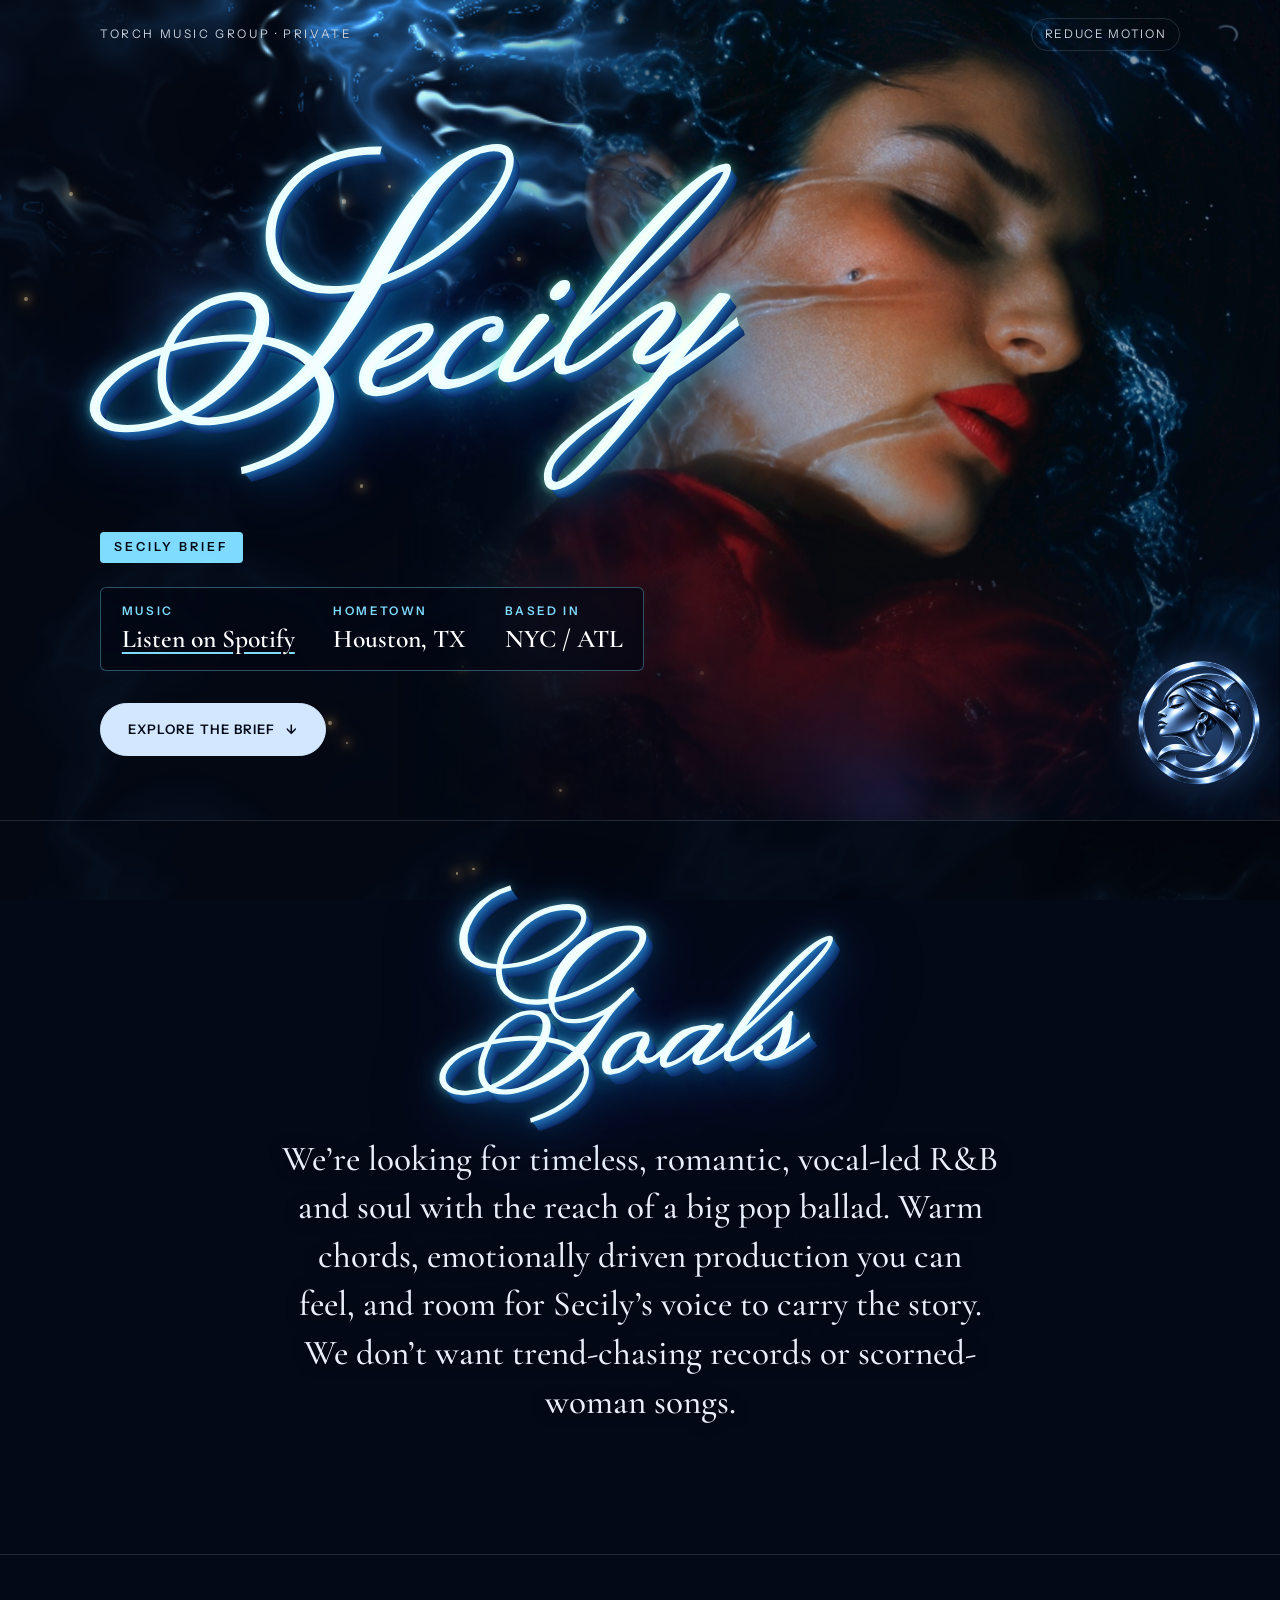
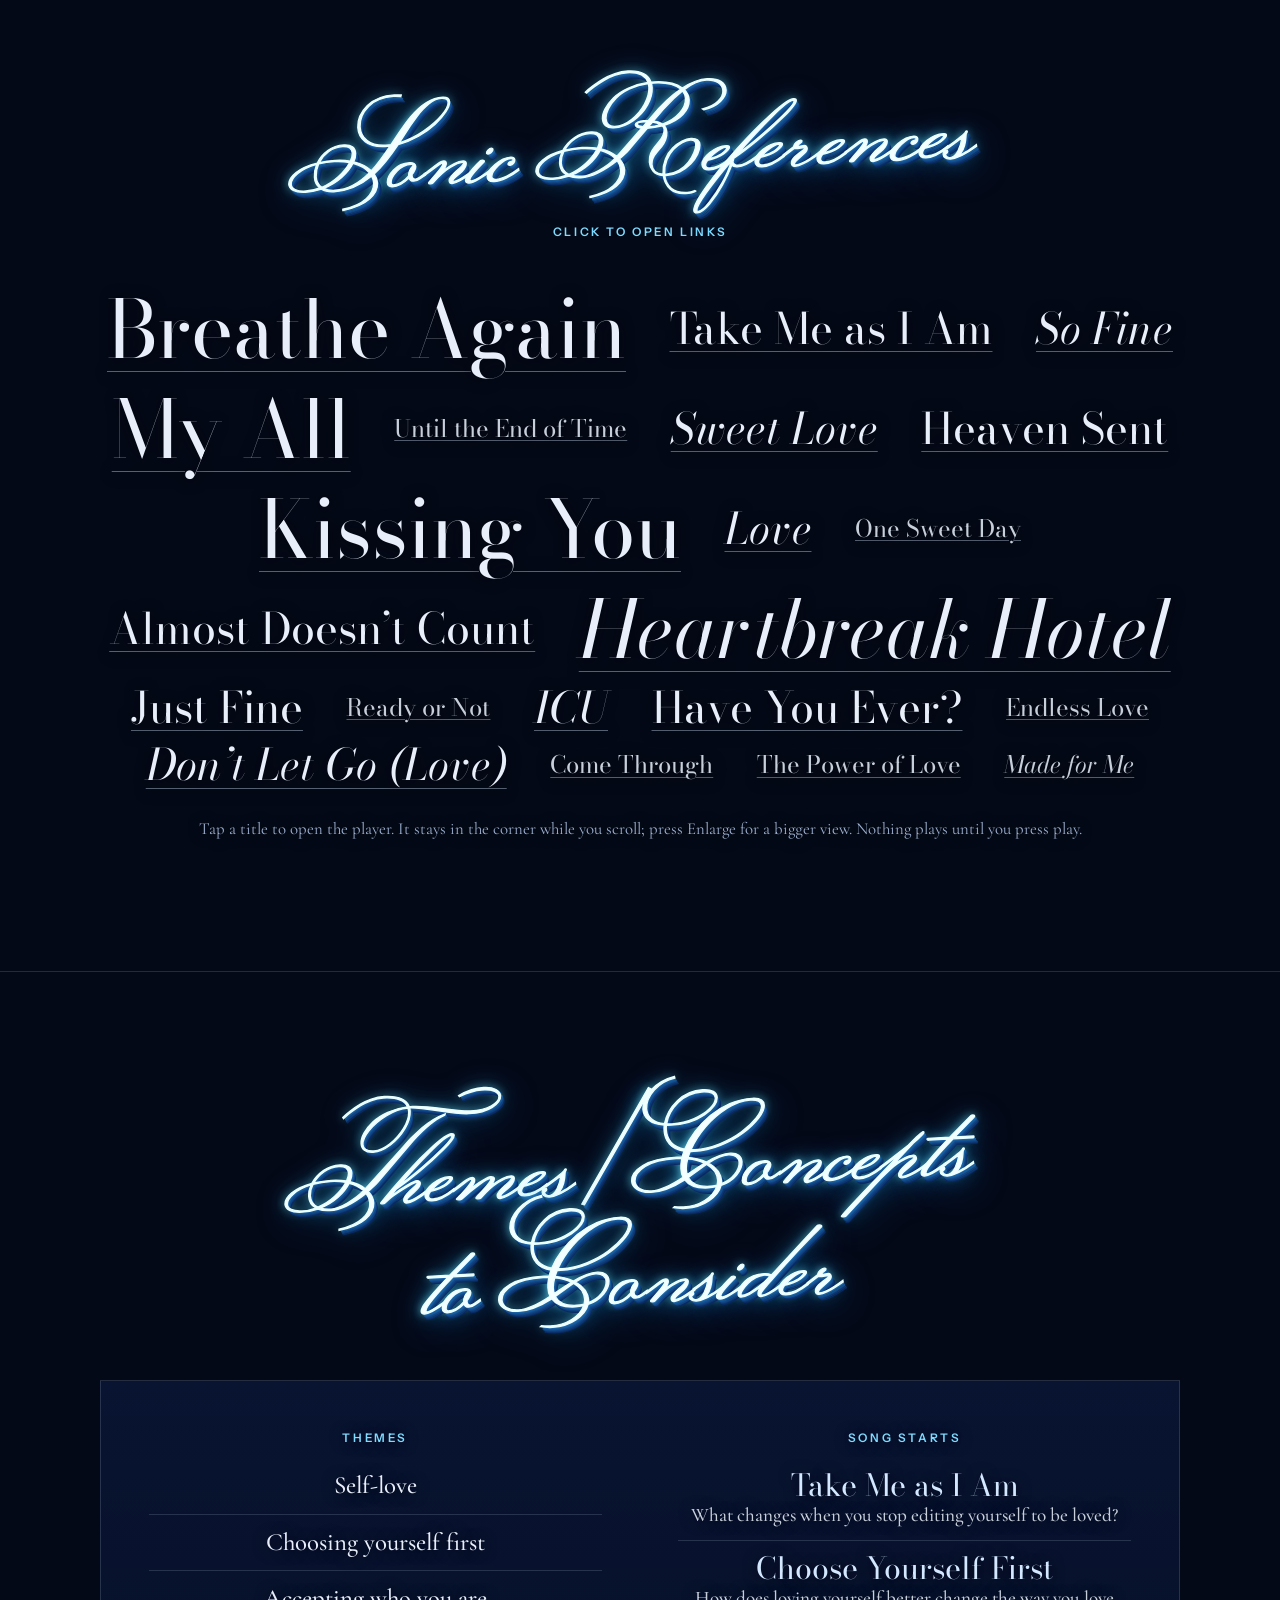
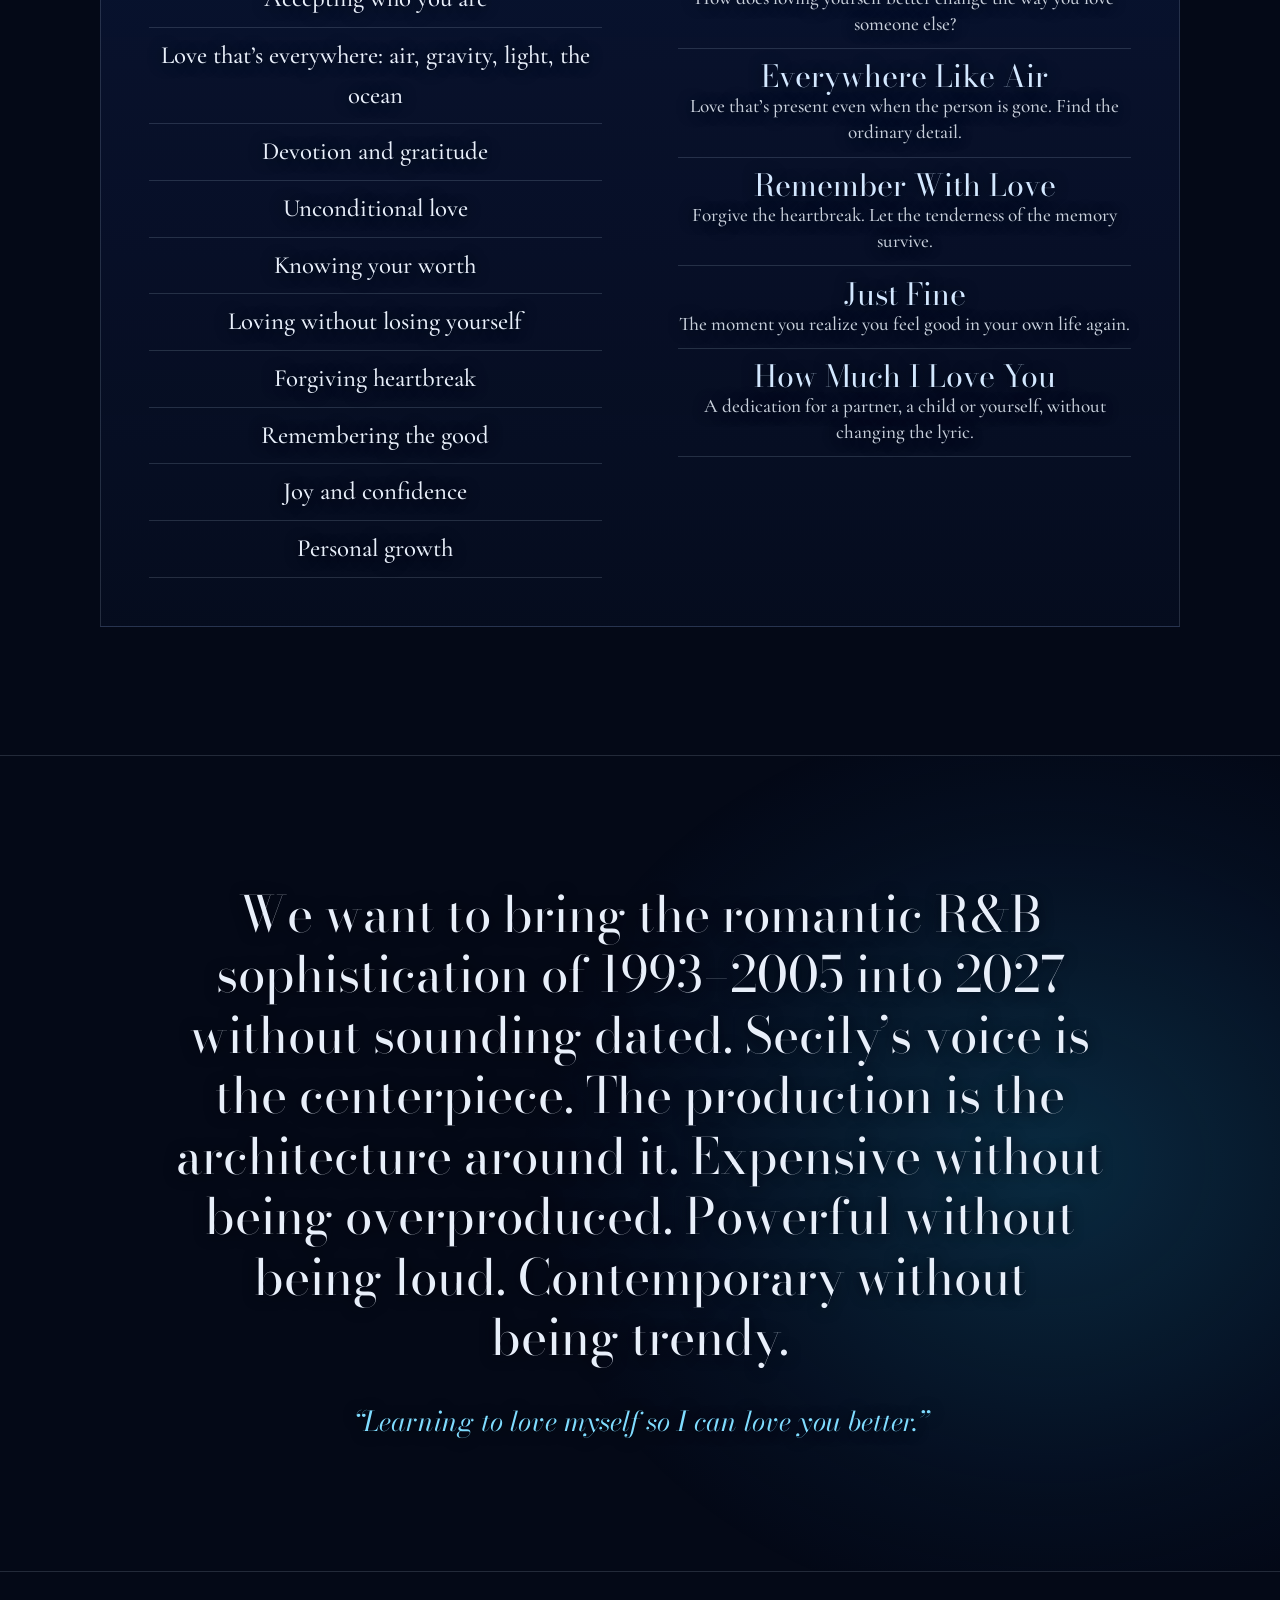
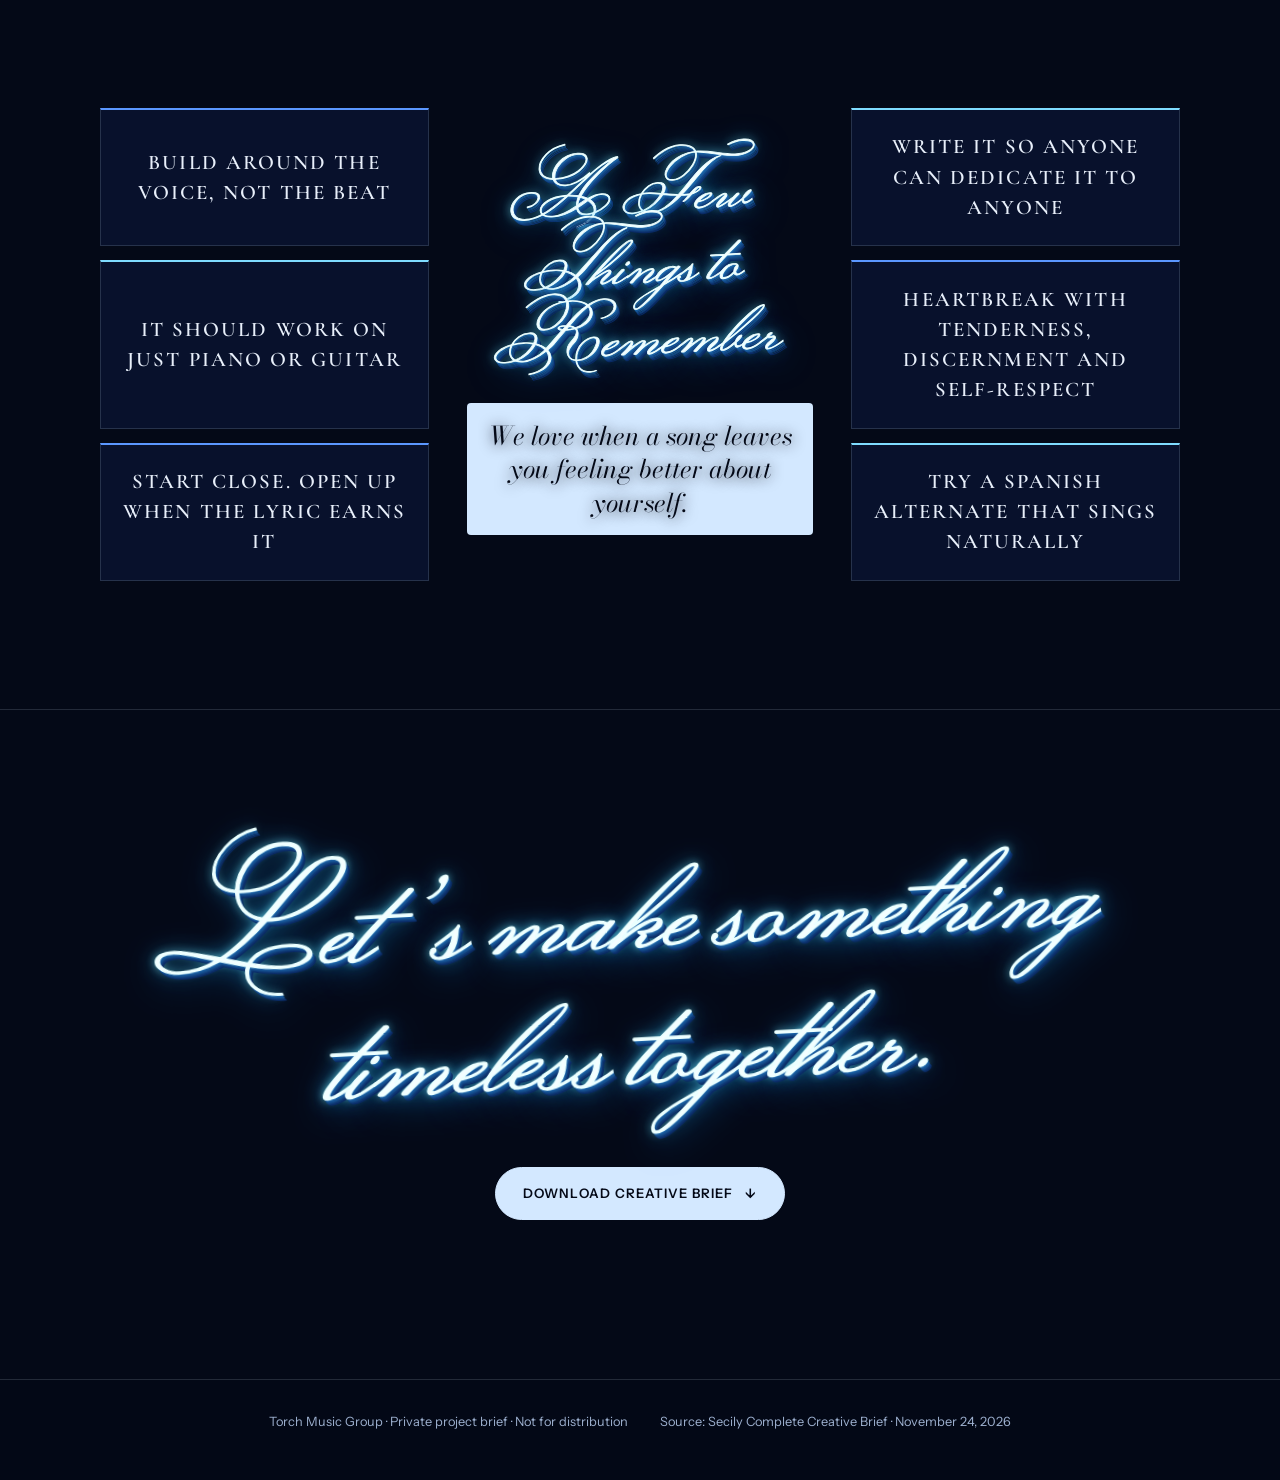
==== commit ab1dc06f: "Secily brief: Sweet Love confirmed, proposed note removed Co-Authored-By: Claude Fable 5.2 <noreply@" ====
--- a/secily-brief/index.html
+++ b/secily-brief/index.html
@@ -249,7 +249,7 @@
 <section id="sound"><div class="wrap">
   <div class="cloud-head"><h2>Sonic References</h2><span class="hint">Click to open links</span></div>
   <ul class="cloud" id="cloud"></ul>
-  <p class="fine">Each title opens in a new tab. Nothing plays on this page. * Proposed, not yet in the approved brief.</p>
+  <p class="fine">Each title opens in a new tab. Nothing plays on this page.</p>
 </div></section>
 
 <section class="themes" id="write"><div class="wrap">
@@ -290,7 +290,7 @@
 </dialog>
 
 <script>
-const DATA = {"meta": {"artist": "SECILY", "title": "PROJECT BRIEF", "label": "Torch Music Group", "kind": "Project brief", "date": "November 24, 2026", "source": "Secily Complete Creative Brief (sonic bible + songwriting and creative direction)", "pdf": "SECILY_Creative_Brief.pdf"}, "goals": "We’re looking for timeless, romantic, vocal-led R&B and soul with the reach of a big pop ballad. Warm chords, emotionally driven production you can feel, and room for Secily’s voice to carry the story. We don’t want trend-chasing records or scorned-woman songs.", "refs": [{"title": "Breathe Again", "artist": "Toni Braxton", "url": "https://www.youtube.com/watch?v=pRFEz2MjZgg", "tier": 1, "proposed": false, "embed": true}, {"title": "Take Me as I Am", "artist": "Mary J. Blige", "url": "https://www.youtube.com/watch?v=NzNiE3ZUHdk", "tier": 2, "proposed": false, "embed": true}, {"title": "So Fine", "artist": "Mint Condition", "url": "https://www.youtube.com/watch?v=9snzTFzLEq0", "tier": 2, "proposed": false, "embed": true}, {"title": "My All", "artist": "Mariah Carey", "url": "https://www.youtube.com/watch?v=mIhI23gBBPQ", "tier": 1, "proposed": false, "embed": true}, {"title": "Until the End of Time", "artist": "Justin Timberlake feat. Beyoncé", "url": "https://www.youtube.com/watch?v=Hkw3WGPEbRw", "tier": 3, "proposed": false, "embed": true}, {"title": "Sweet Love", "artist": "Anita Baker", "url": "https://www.youtube.com/watch?v=pHE5EEePiGU", "tier": 2, "proposed": true, "embed": true}, {"title": "Heaven Sent", "artist": "Keyshia Cole", "url": "https://www.youtube.com/watch?v=POkQXeTv7-4", "tier": 2, "proposed": false, "embed": true}, {"title": "Kissing You", "artist": "Des’ree", "url": "https://www.youtube.com/watch?v=RMg8fnRG5zI", "tier": 1, "proposed": false, "embed": true}, {"title": "Love", "artist": "Keyshia Cole", "url": "https://www.youtube.com/watch?v=9PBZy9j3H3I", "tier": 2, "proposed": false, "embed": true}, {"title": "One Sweet Day", "artist": "Mariah Carey & Boyz II Men", "url": "https://www.youtube.com/watch?v=UXxRyNvTPr8", "tier": 3, "proposed": false, "embed": true}, {"title": "Almost Doesn’t Count", "artist": "Brandy", "url": "https://www.youtube.com/watch?v=is9b77WXqmY", "tier": 2, "proposed": false, "embed": true}, {"title": "Heartbreak Hotel", "artist": "Whitney Houston", "url": "https://www.youtube.com/watch?v=xEmdW3_bi4c", "tier": 1, "proposed": false, "embed": true}, {"title": "Just Fine", "artist": "Mary J. Blige", "url": "https://www.youtube.com/watch?v=G6ZjBPXSmnE", "tier": 2, "proposed": false, "embed": true}, {"title": "Ready or Not", "artist": "After 7", "url": "https://www.youtube.com/watch?v=fohpiig8N4U", "tier": 3, "proposed": false, "embed": true}, {"title": "ICU", "artist": "Coco Jones", "url": "https://www.youtube.com/watch?v=rtfyUvIYaKw", "tier": 2, "proposed": false, "embed": true}, {"title": "Have You Ever?", "artist": "Brandy", "url": "https://www.youtube.com/watch?v=Xkj1An6Wnec", "tier": 2, "proposed": false, "embed": true}, {"title": "Endless Love", "artist": "Luther Vandross & Mariah Carey", "url": "https://www.youtube.com/watch?v=nScV1qu-MZQ", "tier": 3, "proposed": false, "embed": true}, {"title": "Don’t Let Go (Love)", "artist": "En Vogue", "url": "https://www.youtube.com/watch?v=mwhwGmoYv1s", "tier": 2, "proposed": false, "embed": true}, {"title": "Come Through", "artist": "H.E.R. feat. Chris Brown", "url": "https://www.youtube.com/watch?v=50GjhhyfN_Q", "tier": 3, "proposed": false, "embed": true}, {"title": "The Power of Love", "artist": "Céline Dion", "url": "https://www.youtube.com/watch?v=Y8HOfcYWZoo", "tier": 3, "proposed": false, "embed": true}, {"title": "Made for Me", "artist": "Muni Long", "url": "https://www.youtube.com/watch?v=vYa3ak-3p60", "tier": 3, "proposed": false, "embed": true}], "themes": ["Self-love", "Choosing yourself first", "Accepting who you are", "Love that’s everywhere: air, gravity, light, the ocean", "Devotion and gratitude", "Unconditional love", "Knowing your worth", "Loving without losing yourself", "Forgiving heartbreak", "Remembering the good", "Joy and confidence", "Personal growth"], "concepts": [{"title": "Take Me as I Am", "q": "What changes when you stop editing yourself to be loved?"}, {"title": "Choose Yourself First", "q": "How does loving yourself better change the way you love someone else?"}, {"title": "Everywhere Like Air", "q": "Love that’s present even when the person is gone. Find the ordinary detail."}, {"title": "Remember With Love", "q": "Forgive the heartbreak. Let the tenderness of the memory survive."}, {"title": "Just Fine", "q": "The moment you realize you feel good in your own life again."}, {"title": "How Much I Love You", "q": "A dedication for a partner, a child or yourself, without changing the lyric."}], "statement": "We want to bring the romantic R&B sophistication of 1993–2005 into 2027 without sounding dated. Secily’s voice is the centerpiece. The production is the architecture around it. Expensive without being overproduced. Powerful without being loud. Contemporary without being trendy.", "theme": "Learning to love myself so I can love you better.", "remember": {"center": "We love when a song leaves you feeling better about yourself.", "cards": ["Build around the voice, not the beat", "It should work on just piano or guitar", "Start close. Open up when the lyric earns it", "Write it so anyone can dedicate it to anyone", "Heartbreak with tenderness, discernment and self-respect", "Try a Spanish alternate that sings naturally"]}, "close": "Let’s make something timeless together."};
+const DATA = {"meta": {"artist": "SECILY", "title": "PROJECT BRIEF", "label": "Torch Music Group", "kind": "Project brief", "date": "November 24, 2026", "source": "Secily Complete Creative Brief (sonic bible + songwriting and creative direction)", "pdf": "SECILY_Creative_Brief.pdf"}, "goals": "We’re looking for timeless, romantic, vocal-led R&B and soul with the reach of a big pop ballad. Warm chords, emotionally driven production you can feel, and room for Secily’s voice to carry the story. We don’t want trend-chasing records or scorned-woman songs.", "refs": [{"title": "Breathe Again", "artist": "Toni Braxton", "url": "https://www.youtube.com/watch?v=pRFEz2MjZgg", "tier": 1, "embed": true}, {"title": "Take Me as I Am", "artist": "Mary J. Blige", "url": "https://www.youtube.com/watch?v=NzNiE3ZUHdk", "tier": 2, "embed": true}, {"title": "So Fine", "artist": "Mint Condition", "url": "https://www.youtube.com/watch?v=9snzTFzLEq0", "tier": 2, "embed": true}, {"title": "My All", "artist": "Mariah Carey", "url": "https://www.youtube.com/watch?v=mIhI23gBBPQ", "tier": 1, "embed": true}, {"title": "Until the End of Time", "artist": "Justin Timberlake feat. Beyoncé", "url": "https://www.youtube.com/watch?v=Hkw3WGPEbRw", "tier": 3, "embed": true}, {"title": "Sweet Love", "artist": "Anita Baker", "url": "https://www.youtube.com/watch?v=pHE5EEePiGU", "tier": 2, "embed": true}, {"title": "Heaven Sent", "artist": "Keyshia Cole", "url": "https://www.youtube.com/watch?v=POkQXeTv7-4", "tier": 2, "embed": true}, {"title": "Kissing You", "artist": "Des’ree", "url": "https://www.youtube.com/watch?v=RMg8fnRG5zI", "tier": 1, "embed": true}, {"title": "Love", "artist": "Keyshia Cole", "url": "https://www.youtube.com/watch?v=9PBZy9j3H3I", "tier": 2, "embed": true}, {"title": "One Sweet Day", "artist": "Mariah Carey & Boyz II Men", "url": "https://www.youtube.com/watch?v=UXxRyNvTPr8", "tier": 3, "embed": true}, {"title": "Almost Doesn’t Count", "artist": "Brandy", "url": "https://www.youtube.com/watch?v=is9b77WXqmY", "tier": 2, "embed": true}, {"title": "Heartbreak Hotel", "artist": "Whitney Houston", "url": "https://www.youtube.com/watch?v=xEmdW3_bi4c", "tier": 1, "embed": true}, {"title": "Just Fine", "artist": "Mary J. Blige", "url": "https://www.youtube.com/watch?v=G6ZjBPXSmnE", "tier": 2, "embed": true}, {"title": "Ready or Not", "artist": "After 7", "url": "https://www.youtube.com/watch?v=fohpiig8N4U", "tier": 3, "embed": true}, {"title": "ICU", "artist": "Coco Jones", "url": "https://www.youtube.com/watch?v=rtfyUvIYaKw", "tier": 2, "embed": true}, {"title": "Have You Ever?", "artist": "Brandy", "url": "https://www.youtube.com/watch?v=Xkj1An6Wnec", "tier": 2, "embed": true}, {"title": "Endless Love", "artist": "Luther Vandross & Mariah Carey", "url": "https://www.youtube.com/watch?v=nScV1qu-MZQ", "tier": 3, "embed": true}, {"title": "Don’t Let Go (Love)", "artist": "En Vogue", "url": "https://www.youtube.com/watch?v=mwhwGmoYv1s", "tier": 2, "embed": true}, {"title": "Come Through", "artist": "H.E.R. feat. Chris Brown", "url": "https://www.youtube.com/watch?v=50GjhhyfN_Q", "tier": 3, "embed": true}, {"title": "The Power of Love", "artist": "Céline Dion", "url": "https://www.youtube.com/watch?v=Y8HOfcYWZoo", "tier": 3, "embed": true}, {"title": "Made for Me", "artist": "Muni Long", "url": "https://www.youtube.com/watch?v=vYa3ak-3p60", "tier": 3, "embed": true}], "themes": ["Self-love", "Choosing yourself first", "Accepting who you are", "Love that’s everywhere: air, gravity, light, the ocean", "Devotion and gratitude", "Unconditional love", "Knowing your worth", "Loving without losing yourself", "Forgiving heartbreak", "Remembering the good", "Joy and confidence", "Personal growth"], "concepts": [{"title": "Take Me as I Am", "q": "What changes when you stop editing yourself to be loved?"}, {"title": "Choose Yourself First", "q": "How does loving yourself better change the way you love someone else?"}, {"title": "Everywhere Like Air", "q": "Love that’s present even when the person is gone. Find the ordinary detail."}, {"title": "Remember With Love", "q": "Forgive the heartbreak. Let the tenderness of the memory survive."}, {"title": "Just Fine", "q": "The moment you realize you feel good in your own life again."}, {"title": "How Much I Love You", "q": "A dedication for a partner, a child or yourself, without changing the lyric."}], "statement": "We want to bring the romantic R&B sophistication of 1993–2005 into 2027 without sounding dated. Secily’s voice is the centerpiece. The production is the architecture around it. Expensive without being overproduced. Powerful without being loud. Contemporary without being trendy.", "theme": "Learning to love myself so I can love you better.", "remember": {"center": "We love when a song leaves you feeling better about yourself.", "cards": ["Build around the voice, not the beat", "It should work on just piano or guitar", "Start close. Open up when the lyric earns it", "Write it so anyone can dedicate it to anyone", "Heartbreak with tenderness, discernment and self-respect", "Try a Spanish alternate that sings naturally"]}, "close": "Let’s make something timeless together."};
 (function(){
   const $ = id => document.getElementById(id);
   const esc = s => String(s).replace(/[&<>"']/g, c => ({'&':'&amp;','<':'&lt;','>':'&gt;','"':'&quot;',"'":'&#39;'}[c]));
@@ -320,7 +320,7 @@
     f.title = r.title + (r.artist ? ', ' + r.artist : ''); f.allow = 'accelerometer; encrypted-media; gyroscope; picture-in-picture; fullscreen'; f.allowFullscreen = true; f.referrerPolicy = 'strict-origin-when-cross-origin';
     $('plFrame').replaceChildren(f); }
   if (canEmbed && pl.show) {
-    document.querySelectorAll('.fine').forEach(n => { if (/new tab/.test(n.textContent)) n.textContent = 'Tap a title to open the player. It stays in the corner while you scroll; press Enlarge for a bigger view. Nothing plays until you press play. * Proposed, not yet in the approved brief.'; });
+    document.querySelectorAll('.fine').forEach(n => { if (/new tab/.test(n.textContent)) n.textContent = 'Tap a title to open the player. It stays in the corner while you scroll; press Enlarge for a bigger view. Nothing plays until you press play.'; });
     $('plPrev').addEventListener('click', () => plShow(plI - 1)); $('plNext').addEventListener('click', () => plShow(plI + 1));
     $('plClose').addEventListener('click', () => { $('plFrame').replaceChildren(); pl.close(); });
     const sz = $('plSize'); sz.addEventListener('click', () => { const big = pl.classList.toggle('big'); sz.textContent = big ? 'Shrink' : 'Enlarge'; sz.setAttribute('aria-pressed', String(big)); });
